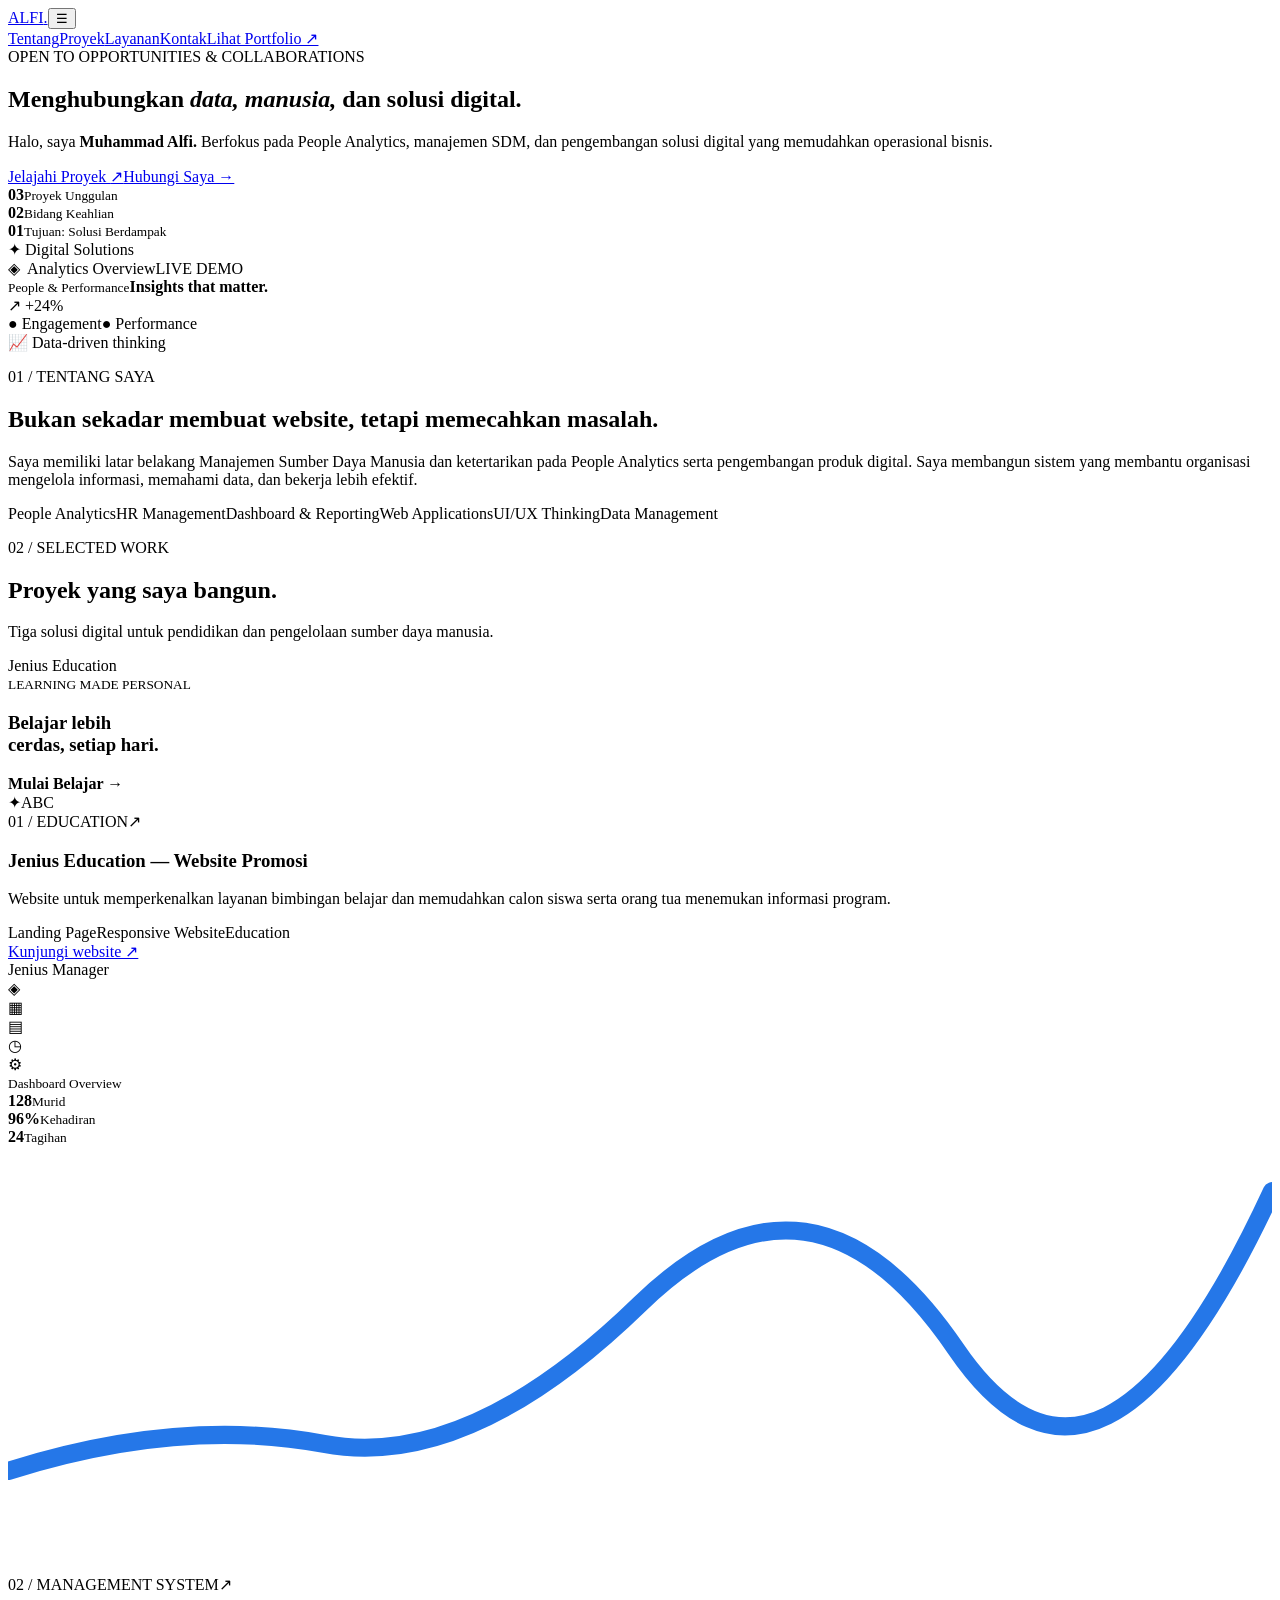
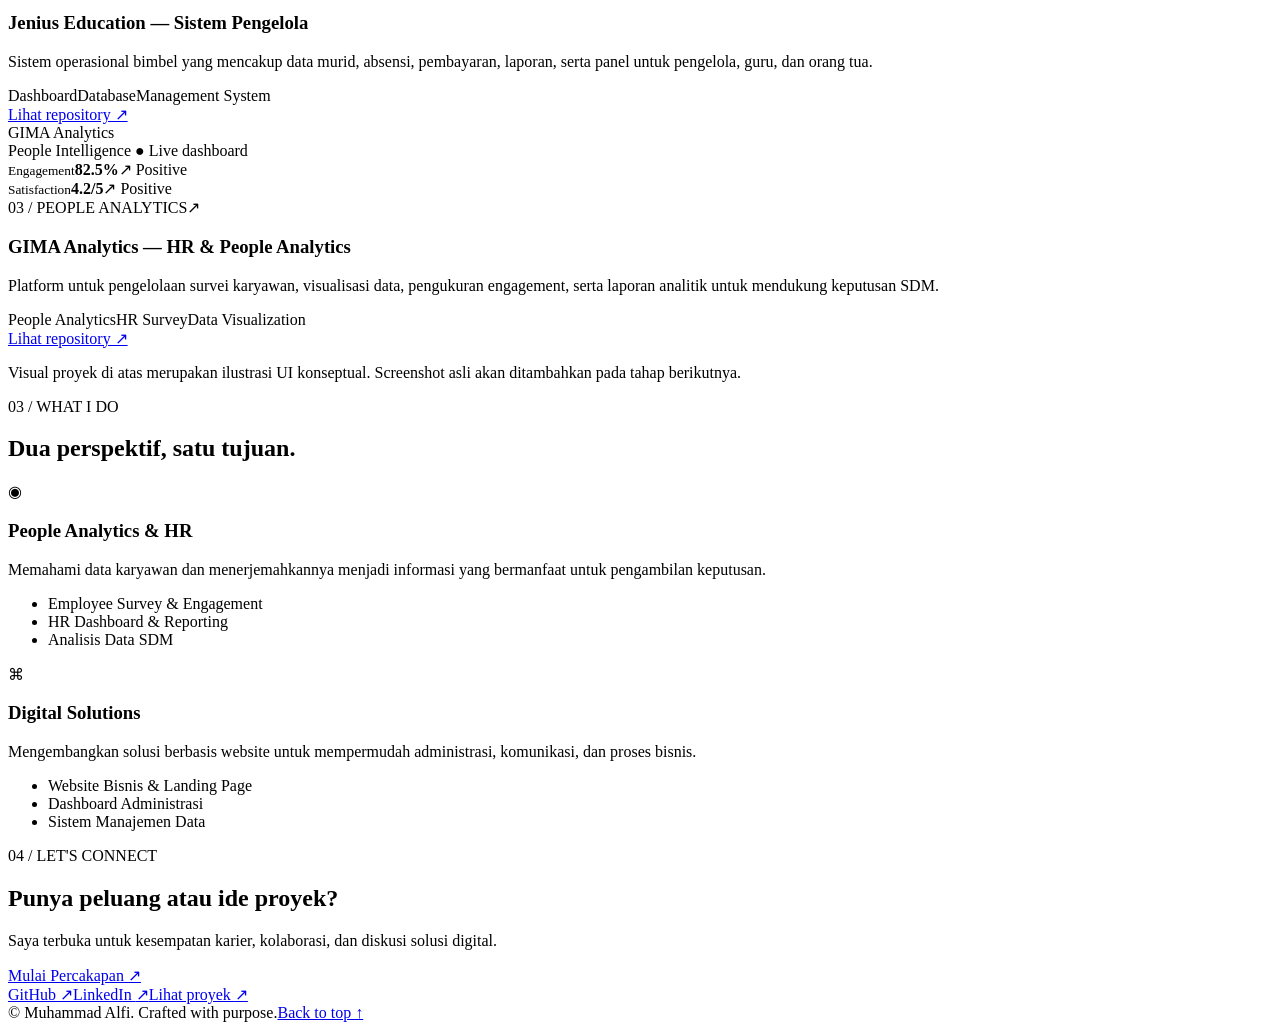
==== index.html @ d4b7ae41 "feat: add initial portfolio index.html" ====
<!DOCTYPE html>
<html lang="id"><head><meta charset="UTF-8"/><meta name="viewport" content="width=device-width,initial-scale=1.0"/><meta name="theme-color" content="#081c3a"/><meta name="description" content="Portofolio Muhammad Alfi: People Analytics, Jenius Education dan solusi digital."/><title>Muhammad Alfi — Digital Portfolio</title><link rel="stylesheet" href="styles.css"/></head>
<body><header class="site-header"><div class="container nav"><a class="logo" href="#home">ALFI<span>.</span></a><button id="menuToggle" class="menu-toggle" aria-label="Buka navigasi" aria-expanded="false">☰</button><nav id="navLinks" aria-label="Navigasi utama"><a href="#about">Tentang</a><a href="#projects">Proyek</a><a href="#services">Layanan</a><a href="#contact">Kontak</a><a class="nav-cta" href="#projects">Lihat Portfolio ↗</a></nav></div></header>
<main><section class="hero container" id="home"><div class="hero-text"><div class="eyebrow"><span class="status-dot"></span> OPEN TO OPPORTUNITIES & COLLABORATIONS</div><h1>Menghubungkan <em>data, manusia,</em> dan <span>solusi digital.</span></h1><p>Halo, saya <strong>Muhammad Alfi.</strong> Berfokus pada People Analytics, manajemen SDM, dan pengembangan solusi digital yang memudahkan operasional bisnis.</p><div class="hero-actions"><a class="button primary" href="#projects">Jelajahi Proyek <span>↗</span></a><a class="button secondary" href="#contact">Hubungi Saya →</a></div><div class="hero-meta"><div><strong>03</strong><small>Proyek Unggulan</small></div><div><strong>02</strong><small>Bidang Keahlian</small></div><div><strong>01</strong><small>Tujuan: Solusi Berdampak</small></div></div></div><div class="hero-art" aria-label="Ilustrasi dashboard analitik"><div class="orb"></div><div class="floating badge-top">✦ Digital Solutions</div><div class="dashboard"><div class="dash-head"><span>◈ &nbsp;Analytics Overview</span><span class="pill">LIVE DEMO</span></div><div class="dash-stat"><div><small>People & Performance</small><strong>Insights that matter.</strong></div><span class="trend">↗ +24%</span></div><div class="graph"><div style="height:38%"></div><div style="height:64%"></div><div style="height:51%"></div><div style="height:80%"></div><div style="height:60%"></div><div style="height:90%"></div><div style="height:72%"></div></div><div class="dash-footer"><span>● Engagement</span><span>● Performance</span></div></div><div class="floating badge-bottom">📈 Data-driven thinking</div></div></section>
<section class="section about-section" id="about"><div class="container about-grid"><div><p class="kicker">01 / TENTANG SAYA</p><h2>Bukan sekadar membuat website, tetapi <span>memecahkan masalah.</span></h2></div><div><p>Saya memiliki latar belakang Manajemen Sumber Daya Manusia dan ketertarikan pada People Analytics serta pengembangan produk digital. Saya membangun sistem yang membantu organisasi mengelola informasi, memahami data, dan bekerja lebih efektif.</p><div class="skills"><span>People Analytics</span><span>HR Management</span><span>Dashboard & Reporting</span><span>Web Applications</span><span>UI/UX Thinking</span><span>Data Management</span></div></div></div></section>
<section class="section projects-section" id="projects"><div class="container"><div class="section-heading"><div><p class="kicker">02 / SELECTED WORK</p><h2>Proyek yang <span>saya bangun.</span></h2></div><p>Tiga solusi digital untuk pendidikan dan pengelolaan sumber daya manusia.</p></div><div class="projects-grid">
<article class="project-card"><div class="project-visual visual-education"><div class="mini-browser"><div class="browser-bar"><i></i><i></i><i></i><span>Jenius Education</span></div><div class="promo-ui"><div><small>LEARNING MADE PERSONAL</small><h3>Belajar lebih<br/>cerdas, setiap hari.</h3><b>Mulai Belajar →</b></div><div class="book-shape">✦<span>ABC</span></div></div></div></div><div class="project-info"><div class="project-top"><span>01 / EDUCATION</span><span>↗</span></div><h3>Jenius Education — Website Promosi</h3><p>Website untuk memperkenalkan layanan bimbingan belajar dan memudahkan calon siswa serta orang tua menemukan informasi program.</p><div class="tags"><span>Landing Page</span><span>Responsive Website</span><span>Education</span></div><a class="text-link" href="https://bimbel-jenius-education.vercel.app/" target="_blank" rel="noopener noreferrer">Kunjungi website ↗</a></div></article>
<article class="project-card"><div class="project-visual visual-management"><div class="mini-browser app-ui"><div class="browser-bar"><i></i><i></i><i></i><span>Jenius Manager</span></div><div class="app-layout"><div class="app-sidebar">◈<br/>▦<br/>▤<br/>◷<br/>⚙</div><div class="app-main"><small>Dashboard Overview</small><div class="stat-widgets"><div><b>128</b><small>Murid</small></div><div><b>96%</b><small>Kehadiran</small></div><div><b>24</b><small>Tagihan</small></div></div><div class="fake-chart"><svg viewBox="0 0 280 94" preserveAspectRatio="none" aria-hidden="true"><path d="M0 72 Q38 60 70 66 T140 35 T210 45 T280 10" fill="none" stroke="#2577e8" stroke-width="4" stroke-linecap="round"/></svg></div></div></div></div></div><div class="project-info"><div class="project-top"><span>02 / MANAGEMENT SYSTEM</span><span>↗</span></div><h3>Jenius Education — Sistem Pengelola</h3><p>Sistem operasional bimbel yang mencakup data murid, absensi, pembayaran, laporan, serta panel untuk pengelola, guru, dan orang tua.</p><div class="tags"><span>Dashboard</span><span>Database</span><span>Management System</span></div><a class="text-link" href="https://github.com/Alfin354313/panel-baru" target="_blank" rel="noopener noreferrer">Lihat repository ↗</a></div></article>
<article class="project-card featured"><div class="project-visual visual-gima"><div class="mini-browser app-ui"><div class="browser-bar"><i></i><i></i><i></i><span>GIMA Analytics</span></div><div class="gima-ui"><div class="gima-title">People Intelligence <span>● Live dashboard</span></div><div class="gima-cards"><div><small>Engagement</small><b>82.5%</b><span>↗ Positive</span></div><div><small>Satisfaction</small><b>4.2/5</b><span>↗ Positive</span></div></div><div class="gima-bottom"><div class="donut"></div><div class="lines"><i></i><i></i><i></i><i></i></div></div></div></div></div><div class="project-info"><div class="project-top"><span>03 / PEOPLE ANALYTICS</span><span>↗</span></div><h3>GIMA Analytics — HR & People Analytics</h3><p>Platform untuk pengelolaan survei karyawan, visualisasi data, pengukuran engagement, serta laporan analitik untuk mendukung keputusan SDM.</p><div class="tags"><span>People Analytics</span><span>HR Survey</span><span>Data Visualization</span></div><a class="text-link" href="https://github.com/Alfin354313/GimaAnalytic" target="_blank" rel="noopener noreferrer">Lihat repository ↗</a></div></article>
</div><p class="project-note">Visual proyek di atas merupakan ilustrasi UI konseptual. Screenshot asli akan ditambahkan pada tahap berikutnya.</p></div></section>
<section class="section services-section" id="services"><div class="container"><p class="kicker">03 / WHAT I DO</p><h2>Dua perspektif, <span>satu tujuan.</span></h2><div class="service-grid"><div class="service-card"><span class="service-icon">◉</span><h3>People Analytics & HR</h3><p>Memahami data karyawan dan menerjemahkannya menjadi informasi yang bermanfaat untuk pengambilan keputusan.</p><ul><li>Employee Survey & Engagement</li><li>HR Dashboard & Reporting</li><li>Analisis Data SDM</li></ul></div><div class="service-card"><span class="service-icon">⌘</span><h3>Digital Solutions</h3><p>Mengembangkan solusi berbasis website untuk mempermudah administrasi, komunikasi, dan proses bisnis.</p><ul><li>Website Bisnis & Landing Page</li><li>Dashboard Administrasi</li><li>Sistem Manajemen Data</li></ul></div></div></div></section>
<section class="section contact-section" id="contact"><div class="container contact-wrap"><div><p class="kicker">04 / LET'S CONNECT</p><h2>Punya peluang atau <span>ide proyek?</span></h2><p>Saya terbuka untuk kesempatan karier, kolaborasi, dan diskusi solusi digital.</p><a class="button primary" href="mailto:?subject=Kolaborasi%20dengan%20Muhammad%20Alfi">Mulai Percakapan ↗</a></div><div class="contact-links"><a href="https://github.com/Alfin354313" target="_blank" rel="noopener noreferrer">GitHub <span>↗</span></a><a href="https://www.linkedin.com/" target="_blank" rel="noopener noreferrer">LinkedIn <span>↗</span></a><a href="#projects">Lihat proyek <span>↗</span></a></div></div></section></main>
<footer><div class="container footer-inner"><span>© <span id="year"></span> Muhammad Alfi. Crafted with purpose.</span><a href="#home">Back to top ↑</a></div></footer><script src="script.js"></script></body></html>
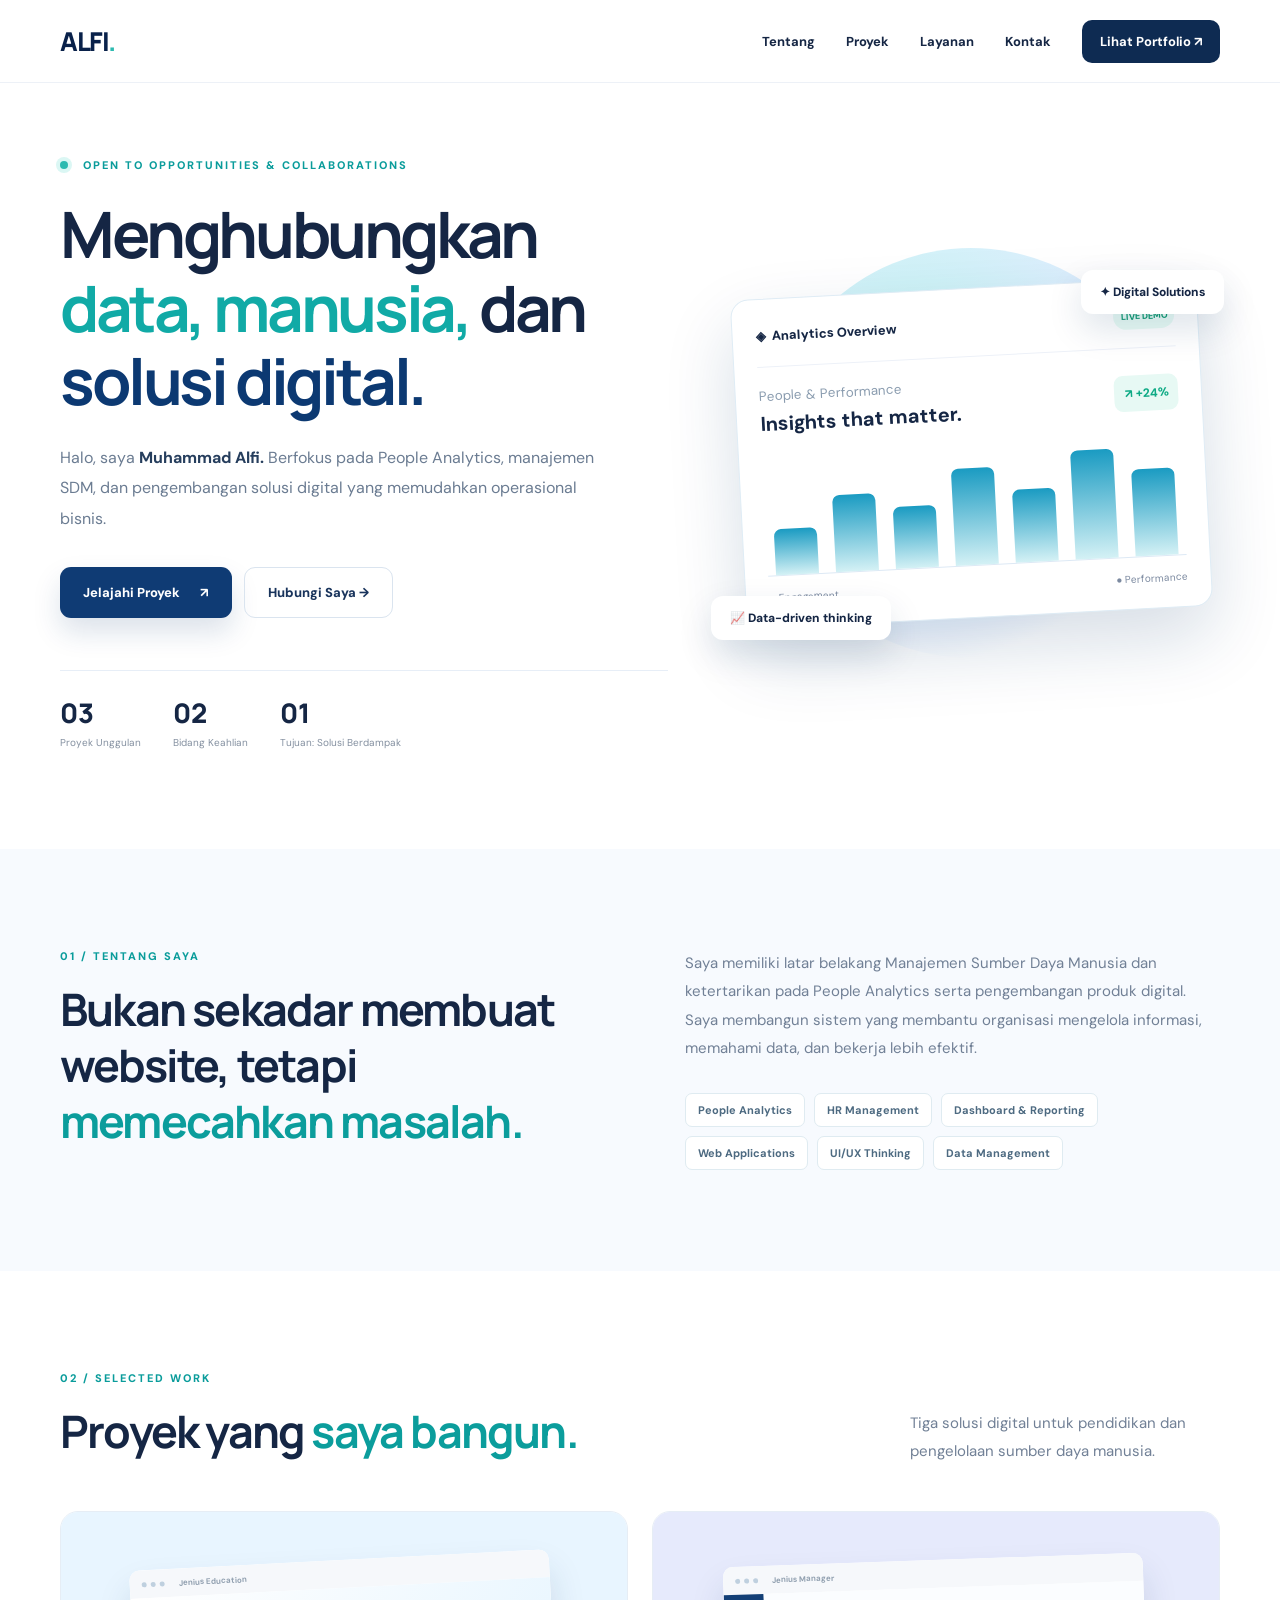
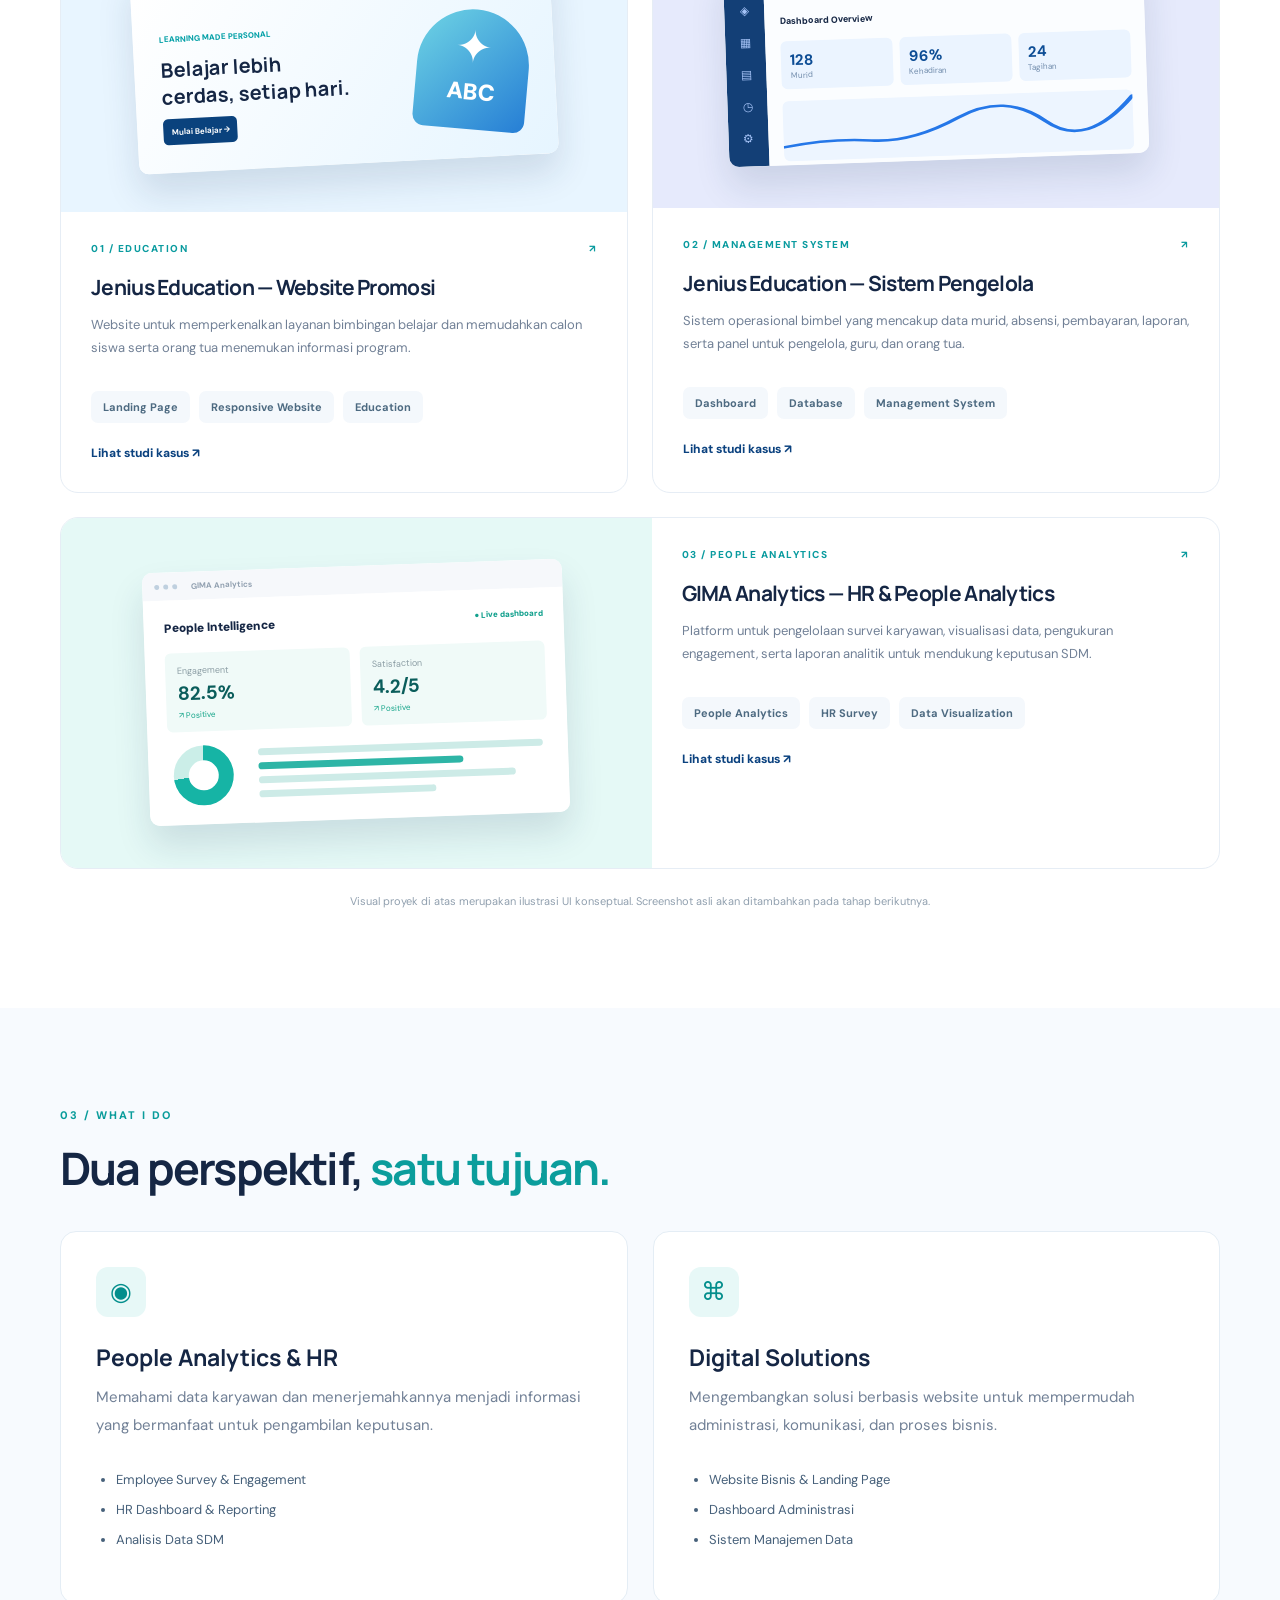
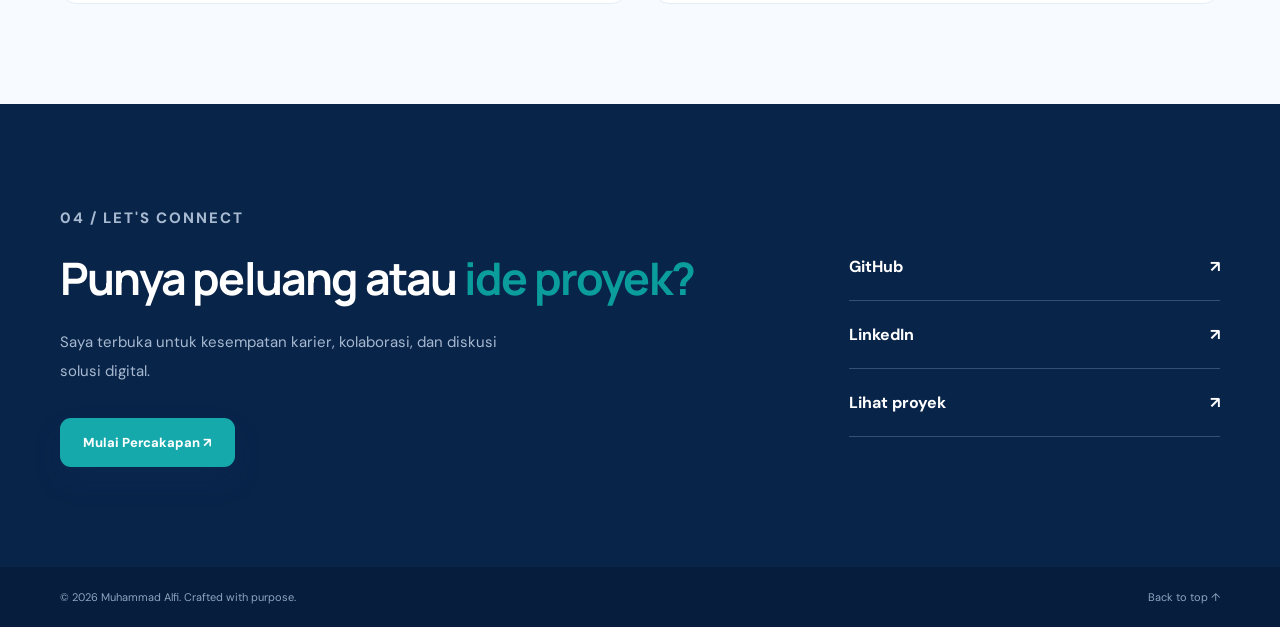
==== commit 9f6abae1: "feat: link portfolio cards to dedicated project case studies" ====
--- a/index.html
+++ b/index.html
@@ -4,9 +4,9 @@
 <main><section class="hero container" id="home"><div class="hero-text"><div class="eyebrow"><span class="status-dot"></span> OPEN TO OPPORTUNITIES & COLLABORATIONS</div><h1>Menghubungkan <em>data, manusia,</em> dan <span>solusi digital.</span></h1><p>Halo, saya <strong>Muhammad Alfi.</strong> Berfokus pada People Analytics, manajemen SDM, dan pengembangan solusi digital yang memudahkan operasional bisnis.</p><div class="hero-actions"><a class="button primary" href="#projects">Jelajahi Proyek <span>↗</span></a><a class="button secondary" href="#contact">Hubungi Saya →</a></div><div class="hero-meta"><div><strong>03</strong><small>Proyek Unggulan</small></div><div><strong>02</strong><small>Bidang Keahlian</small></div><div><strong>01</strong><small>Tujuan: Solusi Berdampak</small></div></div></div><div class="hero-art" aria-label="Ilustrasi dashboard analitik"><div class="orb"></div><div class="floating badge-top">✦ Digital Solutions</div><div class="dashboard"><div class="dash-head"><span>◈ &nbsp;Analytics Overview</span><span class="pill">LIVE DEMO</span></div><div class="dash-stat"><div><small>People & Performance</small><strong>Insights that matter.</strong></div><span class="trend">↗ +24%</span></div><div class="graph"><div style="height:38%"></div><div style="height:64%"></div><div style="height:51%"></div><div style="height:80%"></div><div style="height:60%"></div><div style="height:90%"></div><div style="height:72%"></div></div><div class="dash-footer"><span>● Engagement</span><span>● Performance</span></div></div><div class="floating badge-bottom">📈 Data-driven thinking</div></div></section>
 <section class="section about-section" id="about"><div class="container about-grid"><div><p class="kicker">01 / TENTANG SAYA</p><h2>Bukan sekadar membuat website, tetapi <span>memecahkan masalah.</span></h2></div><div><p>Saya memiliki latar belakang Manajemen Sumber Daya Manusia dan ketertarikan pada People Analytics serta pengembangan produk digital. Saya membangun sistem yang membantu organisasi mengelola informasi, memahami data, dan bekerja lebih efektif.</p><div class="skills"><span>People Analytics</span><span>HR Management</span><span>Dashboard & Reporting</span><span>Web Applications</span><span>UI/UX Thinking</span><span>Data Management</span></div></div></div></section>
 <section class="section projects-section" id="projects"><div class="container"><div class="section-heading"><div><p class="kicker">02 / SELECTED WORK</p><h2>Proyek yang <span>saya bangun.</span></h2></div><p>Tiga solusi digital untuk pendidikan dan pengelolaan sumber daya manusia.</p></div><div class="projects-grid">
-<article class="project-card"><div class="project-visual visual-education"><div class="mini-browser"><div class="browser-bar"><i></i><i></i><i></i><span>Jenius Education</span></div><div class="promo-ui"><div><small>LEARNING MADE PERSONAL</small><h3>Belajar lebih<br/>cerdas, setiap hari.</h3><b>Mulai Belajar →</b></div><div class="book-shape">✦<span>ABC</span></div></div></div></div><div class="project-info"><div class="project-top"><span>01 / EDUCATION</span><span>↗</span></div><h3>Jenius Education — Website Promosi</h3><p>Website untuk memperkenalkan layanan bimbingan belajar dan memudahkan calon siswa serta orang tua menemukan informasi program.</p><div class="tags"><span>Landing Page</span><span>Responsive Website</span><span>Education</span></div><a class="text-link" href="https://bimbel-jenius-education.vercel.app/" target="_blank" rel="noopener noreferrer">Kunjungi website ↗</a></div></article>
-<article class="project-card"><div class="project-visual visual-management"><div class="mini-browser app-ui"><div class="browser-bar"><i></i><i></i><i></i><span>Jenius Manager</span></div><div class="app-layout"><div class="app-sidebar">◈<br/>▦<br/>▤<br/>◷<br/>⚙</div><div class="app-main"><small>Dashboard Overview</small><div class="stat-widgets"><div><b>128</b><small>Murid</small></div><div><b>96%</b><small>Kehadiran</small></div><div><b>24</b><small>Tagihan</small></div></div><div class="fake-chart"><svg viewBox="0 0 280 94" preserveAspectRatio="none" aria-hidden="true"><path d="M0 72 Q38 60 70 66 T140 35 T210 45 T280 10" fill="none" stroke="#2577e8" stroke-width="4" stroke-linecap="round"/></svg></div></div></div></div></div><div class="project-info"><div class="project-top"><span>02 / MANAGEMENT SYSTEM</span><span>↗</span></div><h3>Jenius Education — Sistem Pengelola</h3><p>Sistem operasional bimbel yang mencakup data murid, absensi, pembayaran, laporan, serta panel untuk pengelola, guru, dan orang tua.</p><div class="tags"><span>Dashboard</span><span>Database</span><span>Management System</span></div><a class="text-link" href="https://github.com/Alfin354313/panel-baru" target="_blank" rel="noopener noreferrer">Lihat repository ↗</a></div></article>
-<article class="project-card featured"><div class="project-visual visual-gima"><div class="mini-browser app-ui"><div class="browser-bar"><i></i><i></i><i></i><span>GIMA Analytics</span></div><div class="gima-ui"><div class="gima-title">People Intelligence <span>● Live dashboard</span></div><div class="gima-cards"><div><small>Engagement</small><b>82.5%</b><span>↗ Positive</span></div><div><small>Satisfaction</small><b>4.2/5</b><span>↗ Positive</span></div></div><div class="gima-bottom"><div class="donut"></div><div class="lines"><i></i><i></i><i></i><i></i></div></div></div></div></div><div class="project-info"><div class="project-top"><span>03 / PEOPLE ANALYTICS</span><span>↗</span></div><h3>GIMA Analytics — HR & People Analytics</h3><p>Platform untuk pengelolaan survei karyawan, visualisasi data, pengukuran engagement, serta laporan analitik untuk mendukung keputusan SDM.</p><div class="tags"><span>People Analytics</span><span>HR Survey</span><span>Data Visualization</span></div><a class="text-link" href="https://github.com/Alfin354313/GimaAnalytic" target="_blank" rel="noopener noreferrer">Lihat repository ↗</a></div></article>
+<article class="project-card"><div class="project-visual visual-education"><div class="mini-browser"><div class="browser-bar"><i></i><i></i><i></i><span>Jenius Education</span></div><div class="promo-ui"><div><small>LEARNING MADE PERSONAL</small><h3>Belajar lebih<br/>cerdas, setiap hari.</h3><b>Mulai Belajar →</b></div><div class="book-shape">✦<span>ABC</span></div></div></div></div><div class="project-info"><div class="project-top"><span>01 / EDUCATION</span><span>↗</span></div><h3>Jenius Education — Website Promosi</h3><p>Website untuk memperkenalkan layanan bimbingan belajar dan memudahkan calon siswa serta orang tua menemukan informasi program.</p><div class="tags"><span>Landing Page</span><span>Responsive Website</span><span>Education</span></div><a class="text-link" href="jenius-promosi.html">Lihat studi kasus ↗</a></div></article>
+<article class="project-card"><div class="project-visual visual-management"><div class="mini-browser app-ui"><div class="browser-bar"><i></i><i></i><i></i><span>Jenius Manager</span></div><div class="app-layout"><div class="app-sidebar">◈<br/>▦<br/>▤<br/>◷<br/>⚙</div><div class="app-main"><small>Dashboard Overview</small><div class="stat-widgets"><div><b>128</b><small>Murid</small></div><div><b>96%</b><small>Kehadiran</small></div><div><b>24</b><small>Tagihan</small></div></div><div class="fake-chart"><svg viewBox="0 0 280 94" preserveAspectRatio="none" aria-hidden="true"><path d="M0 72 Q38 60 70 66 T140 35 T210 45 T280 10" fill="none" stroke="#2577e8" stroke-width="4" stroke-linecap="round"/></svg></div></div></div></div></div><div class="project-info"><div class="project-top"><span>02 / MANAGEMENT SYSTEM</span><span>↗</span></div><h3>Jenius Education — Sistem Pengelola</h3><p>Sistem operasional bimbel yang mencakup data murid, absensi, pembayaran, laporan, serta panel untuk pengelola, guru, dan orang tua.</p><div class="tags"><span>Dashboard</span><span>Database</span><span>Management System</span></div><a class="text-link" href="jenius-pengelola.html">Lihat studi kasus ↗</a></div></article>
+<article class="project-card featured"><div class="project-visual visual-gima"><div class="mini-browser app-ui"><div class="browser-bar"><i></i><i></i><i></i><span>GIMA Analytics</span></div><div class="gima-ui"><div class="gima-title">People Intelligence <span>● Live dashboard</span></div><div class="gima-cards"><div><small>Engagement</small><b>82.5%</b><span>↗ Positive</span></div><div><small>Satisfaction</small><b>4.2/5</b><span>↗ Positive</span></div></div><div class="gima-bottom"><div class="donut"></div><div class="lines"><i></i><i></i><i></i><i></i></div></div></div></div></div><div class="project-info"><div class="project-top"><span>03 / PEOPLE ANALYTICS</span><span>↗</span></div><h3>GIMA Analytics — HR & People Analytics</h3><p>Platform untuk pengelolaan survei karyawan, visualisasi data, pengukuran engagement, serta laporan analitik untuk mendukung keputusan SDM.</p><div class="tags"><span>People Analytics</span><span>HR Survey</span><span>Data Visualization</span></div><a class="text-link" href="gima-analytics.html">Lihat studi kasus ↗</a></div></article>
 </div><p class="project-note">Visual proyek di atas merupakan ilustrasi UI konseptual. Screenshot asli akan ditambahkan pada tahap berikutnya.</p></div></section>
 <section class="section services-section" id="services"><div class="container"><p class="kicker">03 / WHAT I DO</p><h2>Dua perspektif, <span>satu tujuan.</span></h2><div class="service-grid"><div class="service-card"><span class="service-icon">◉</span><h3>People Analytics & HR</h3><p>Memahami data karyawan dan menerjemahkannya menjadi informasi yang bermanfaat untuk pengambilan keputusan.</p><ul><li>Employee Survey & Engagement</li><li>HR Dashboard & Reporting</li><li>Analisis Data SDM</li></ul></div><div class="service-card"><span class="service-icon">⌘</span><h3>Digital Solutions</h3><p>Mengembangkan solusi berbasis website untuk mempermudah administrasi, komunikasi, dan proses bisnis.</p><ul><li>Website Bisnis & Landing Page</li><li>Dashboard Administrasi</li><li>Sistem Manajemen Data</li></ul></div></div></div></section>
 <section class="section contact-section" id="contact"><div class="container contact-wrap"><div><p class="kicker">04 / LET'S CONNECT</p><h2>Punya peluang atau <span>ide proyek?</span></h2><p>Saya terbuka untuk kesempatan karier, kolaborasi, dan diskusi solusi digital.</p><a class="button primary" href="mailto:?subject=Kolaborasi%20dengan%20Muhammad%20Alfi">Mulai Percakapan ↗</a></div><div class="contact-links"><a href="https://github.com/Alfin354313" target="_blank" rel="noopener noreferrer">GitHub <span>↗</span></a><a href="https://www.linkedin.com/" target="_blank" rel="noopener noreferrer">LinkedIn <span>↗</span></a><a href="#projects">Lihat proyek <span>↗</span></a></div></div></section></main>
--- a/styles.css
+++ b/styles.css
@@ -0,0 +1,2 @@
+@import url('https://fonts.googleapis.com/css2?family=DM+Sans:wght@400;500;600;700&family=Manrope:wght@400;500;600;700;800&display=swap');
+:root{font-family:'DM Sans',sans-serif;color:#152644;background:#fff;scroll-behavior:smooth}*{box-sizing:border-box}body{margin:0}a{text-decoration:none;color:inherit}button{font:inherit}.container{width:min(1160px,calc(100% - 48px));margin:auto}.site-header{position:sticky;top:0;z-index:30;background:#ffffffed;backdrop-filter:blur(14px);border-bottom:1px solid #edf1f7}.nav{height:82px;display:flex;align-items:center;justify-content:space-between}.logo{font:800 26px Manrope;color:#09214a;letter-spacing:-1.5px}.logo span{color:#2dbab0}nav{display:flex;align-items:center;gap:31px;font-size:13px;font-weight:700}nav a:hover,.text-link:hover{color:#078c99}.nav-cta{background:#0e2b52;color:#fff;padding:13px 18px;border-radius:10px}.nav-cta:hover{color:#fff;background:#164276}.menu-toggle{display:none}.hero{min-height:670px;display:grid;grid-template-columns:1.1fr .9fr;align-items:center;gap:55px;padding-top:75px;padding-bottom:100px}.eyebrow,.kicker{letter-spacing:2px;color:#0a9c9b;font-size:11px;font-weight:800}.status-dot{display:inline-block;width:8px;height:8px;border-radius:50%;background:#2dbab0;box-shadow:0 0 0 4px #dbf7f4;margin-right:10px}h1,h2,h3,p{margin-top:0}h1,h2,h3{font-family:Manrope,sans-serif}h1{font-size:clamp(42px,5vw,66px);line-height:1.15;letter-spacing:-3.4px;margin:25px 0}h1 em{font-style:normal;color:#11aaa6}h1 span{color:#0c3972}.hero-text>p{max-width:560px;color:#6b7c92;font-size:16px;line-height:1.9}.hero-text>p strong{color:#263e5d}.hero-actions{display:flex;gap:12px;margin-top:33px}.button{display:inline-flex;gap:20px;align-items:center;justify-content:center;padding:16px 23px;border-radius:11px;font-weight:800;font-size:13px}.primary{background:#0f3b74;color:#fff;box-shadow:0 14px 28px #11396e25}.secondary{border:1px solid #dae4ef;color:#19345c}.hero-meta{display:flex;gap:32px;border-top:1px solid #e7eef7;margin-top:52px;padding-top:23px}.hero-meta>div{display:flex;flex-direction:column;gap:5px}.hero-meta strong{font:800 27px Manrope}.hero-meta small{color:#8490a0;font-size:10px}.hero-art{height:430px;position:relative;display:flex;align-items:center;justify-content:center}.orb{position:absolute;width:410px;height:410px;background:radial-gradient(circle at 35% 30%,#c3f5f1,#e0eeff 55%,transparent 75%);border-radius:50%}.dashboard{position:relative;width:94%;padding:23px;background:#fff;border:1px solid #dfecf5;border-radius:18px;box-shadow:0 30px 70px #0c37652a;transform:rotate(-3deg)}.dash-head,.dash-stat,.dash-footer{display:flex;justify-content:space-between;align-items:center}.dash-head{font-weight:800;font-size:13px;border-bottom:1px solid #edf1f8;padding-bottom:18px}.pill{font-size:9px;background:#e9fbf5;color:#149b73;padding:7px;border-radius:20px}.dash-stat{padding-top:20px}.dash-stat div{display:flex;flex-direction:column;gap:6px}.dash-stat small{color:#8a9caf}.dash-stat strong{font-size:20px}.trend{background:#e7f9f4;color:#0eaa85;padding:10px;border-radius:9px;font-weight:800;font-size:12px}.graph{height:140px;display:flex;align-items:end;gap:17px;padding:18px 8px 0;border-bottom:1px solid #dde9f5}.graph div{flex:1;background:linear-gradient(#1a9bc2,#d4f1f5);border-radius:7px 7px 0 0}.dash-footer{padding-top:15px;font-size:10px;color:#7c8aa0}.floating{position:absolute;z-index:2;background:white;padding:14px 19px;border-radius:12px;box-shadow:0 15px 35px #0b366522;font-weight:800;font-size:12px}.badge-top{top:32px;right:-4px}.badge-bottom{bottom:28px;left:-12px}.section{padding:100px 0}.about-section{background:#f7fafe}.about-grid{display:grid;grid-template-columns:1fr 1fr;gap:90px}.section h2{font-size:clamp(31px,3.5vw,46px);line-height:1.25;letter-spacing:-1.8px;margin:18px 0 22px}.section h2 span{color:#0b9d9c}.about-grid>div:nth-child(2)>p,.section-heading>p,.service-card p,.contact-wrap p{color:#718096;line-height:1.9;font-size:15px}.skills,.tags{display:flex;flex-wrap:wrap;gap:9px}.skills{margin-top:30px}.skills span,.tags span{border:1px solid #dfebf1;background:#fff;border-radius:7px;padding:9px 12px;font-size:11px;font-weight:700;color:#4d6a81}.section-heading{display:flex;align-items:end;justify-content:space-between;gap:35px;margin-bottom:30px}.section-heading>p{max-width:310px}.projects-grid{display:grid;grid-template-columns:repeat(2,minmax(0,1fr));gap:24px}.project-card{border:1px solid #e6edf5;border-radius:18px;overflow:hidden;transition:transform .25s,box-shadow .25s}.project-card:hover{transform:translateY(-5px);box-shadow:0 22px 45px #15395a13}.project-card.featured{grid-column:1/-1;display:grid;grid-template-columns:1.02fr .98fr}.project-visual{padding:48px 35px;min-height:285px;display:flex;align-items:center;justify-content:center;overflow:hidden}.visual-education{background:#e8f5ff}.visual-management{background:#e6eafc}.visual-gima{background:#e5f9f6}.mini-browser{background:white;width:100%;max-width:420px;border-radius:10px;box-shadow:0 20px 35px #14335722;overflow:hidden;transform:rotate(-3deg)}.browser-bar{height:28px;background:#f6f8fb;display:flex;align-items:center;gap:4px;padding:0 12px}.browser-bar i{width:5px;height:5px;border-radius:50%;background:#bfd0df}.browser-bar span{margin-left:10px;color:#91a0b0;font-size:8px;font-weight:700}.promo-ui{height:176px;background:linear-gradient(125deg,#fff,#e6f5ff);padding:26px;display:flex;justify-content:space-between;align-items:center}.promo-ui small{color:#009fa6;font-size:8px;font-weight:800}.promo-ui h3{font-size:20px;margin:9px 0}.promo-ui b{display:inline-block;background:#0a427d;color:white;padding:8px;border-radius:5px;font-size:8px}.book-shape{width:112px;height:120px;border-radius:60px 60px 12px 12px;background:linear-gradient(135deg,#6fd5e4,#267ed5);color:white;font-size:45px;text-align:center;padding-top:8px;transform:rotate(8deg)}.book-shape span{display:block;font-size:23px;font-weight:900}.project-info{padding:30px}.project-top{display:flex;justify-content:space-between;color:#0a9b9f;font-size:10px;font-weight:800;letter-spacing:1.5px}.project-info h3{font-size:21px;margin:18px 0 12px;letter-spacing:-.7px}.project-info p{font-size:13px;color:#718096;line-height:1.8;min-height:65px}.tags span{background:#f4f8fc;border:0}.text-link{display:inline-block;color:#0b427f;font-weight:800;font-size:12px;margin-top:22px}.app-ui{transform:rotate(-2deg)}.app-layout{display:flex;height:172px}.app-sidebar{width:40px;background:#133f76;color:#a5c3f7;text-align:center;line-height:32px;font-size:12px}.app-main{flex:1;padding:15px;background:#fbfdff}.app-main>small{font-size:9px;font-weight:800}.stat-widgets{display:flex;gap:7px;margin-top:12px}.stat-widgets div{flex:1;background:#ebf4ff;padding:9px;border-radius:6px;display:flex;flex-direction:column}.stat-widgets b{font-size:15px;color:#0d4d95}.stat-widgets small{font-size:8px;color:#708bab}.fake-chart{height:60px;background:#edf5ff;margin-top:12px;border-radius:6px}.fake-chart svg{width:100%;height:100%}.featured .project-visual{min-height:350px}.gima-ui{padding:20px;background:#fff;height:225px}.gima-title{font-size:12px;font-weight:900;display:flex;justify-content:space-between}.gima-title span{font-size:8px;color:#14a18e}.gima-cards{display:flex;gap:10px;margin-top:17px}.gima-cards div{flex:1;display:flex;flex-direction:column;gap:4px;padding:12px;background:#f0faf8;border-radius:6px}.gima-cards small{color:#8b9da4;font-size:9px}.gima-cards b{font-size:19px;color:#0a5d5b}.gima-cards span{font-size:8px;color:#11a387}.gima-bottom{display:flex;align-items:center;gap:25px;margin:12px 5px}.donut{width:60px;height:60px;border-radius:50%;background:conic-gradient(#16b4a5 0 73%,#cbeee8 73% 100%);position:relative}.donut:after{content:'';position:absolute;inset:15px;border-radius:50%;background:white}.lines{flex:1}.lines i{display:block;height:7px;background:#cdebe7;margin:7px 0;border-radius:8px}.lines i:nth-child(2){width:72%;background:#2eb5a6}.lines i:nth-child(3){width:90%}.lines i:nth-child(4){width:62%}.project-note{text-align:center;color:#91a0af;font-size:11px;margin:25px 0 0}.services-section{background:#f7fafe}.service-grid{display:grid;grid-template-columns:repeat(2,1fr);gap:25px;margin-top:35px}.service-card{background:white;border:1px solid #e4edf5;padding:35px;border-radius:16px}.service-icon{display:inline-flex;background:#e7f8f7;color:#038e8c;width:50px;height:50px;justify-content:center;align-items:center;border-radius:12px;font-size:25px}.service-card h3{font-size:23px;margin:24px 0 10px}.service-card ul{margin-top:25px;padding-left:20px;color:#46607a;line-height:2.3;font-size:13px}.contact-section{background:#092449;color:white}.contact-wrap{display:grid;grid-template-columns:1.3fr .7fr;gap:100px;align-items:center}.contact-wrap h2{color:white}.contact-wrap p{color:#a7b9d0;max-width:450px}.contact-wrap .button{margin-top:18px;background:#16a9ac}.contact-links a{display:flex;justify-content:space-between;padding:23px 0;border-bottom:1px solid #345173;font-weight:700}.contact-links a:hover{color:#47d0ce}footer{background:#061d3e;color:#90a4be}.footer-inner{display:flex;justify-content:space-between;padding:23px 0;font-size:11px}@media(max-width:820px){.hero{grid-template-columns:1fr;padding-top:70px;gap:20px}.hero-art{max-width:500px;width:100%;margin:auto}.about-grid,.contact-wrap{grid-template-columns:1fr;gap:20px}.project-card.featured{display:block}.section{padding:75px 0}}@media(max-width:620px){.container{width:min(100% - 36px,1160px)}.nav{height:68px}.menu-toggle{display:block;background:none;border:0;font-size:24px;color:#092449;cursor:pointer}nav{display:none;position:absolute;top:68px;left:0;right:0;background:white;padding:18px 24px;flex-direction:column;align-items:stretch;gap:18px;box-shadow:0 15px 20px #13304f14}nav.open{display:flex}h1{font-size:43px;letter-spacing:-2px}.hero{padding-top:50px;padding-bottom:55px;min-height:auto}.hero-text>p{font-size:14px}.hero-meta{gap:16px;justify-content:space-between}.hero-meta strong{font-size:22px}.hero-meta small{font-size:9px}.hero-art{height:310px}.orb{width:290px;height:290px}.dashboard{padding:15px}.graph{height:100px}.badge-top{right:0;top:0}.badge-bottom{left:0;bottom:0}.floating{font-size:9px;padding:10px}.projects-grid,.service-grid{grid-template-columns:1fr}.section-heading{display:block}.project-visual{padding:35px 24px;min-height:230px}.project-info{padding:25px}.section h2{font-size:33px}.hero-actions{flex-wrap:wrap}.contact-wrap{gap:40px}.footer-inner{gap:10px;flex-wrap:wrap}}@media(prefers-reduced-motion:reduce){*,*:before,*:after{scroll-behavior:auto!important;transition:none!important}}
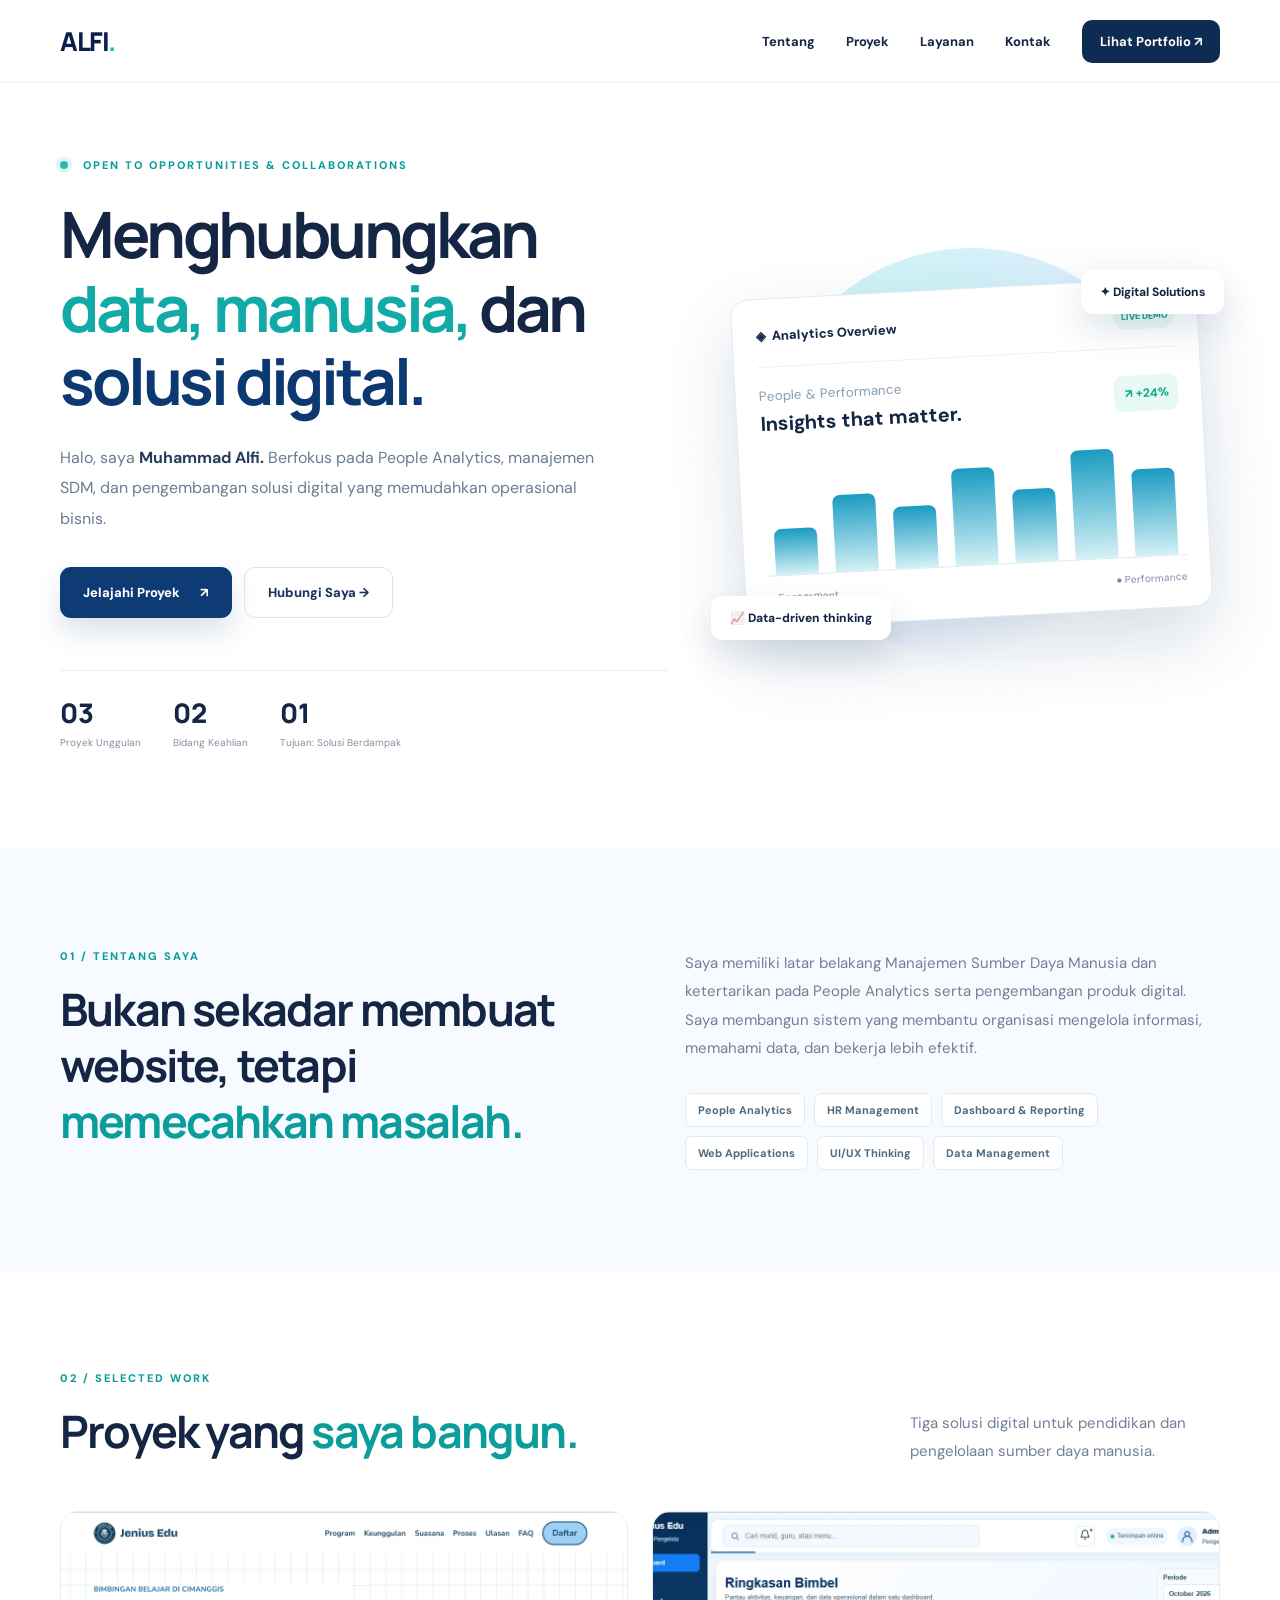
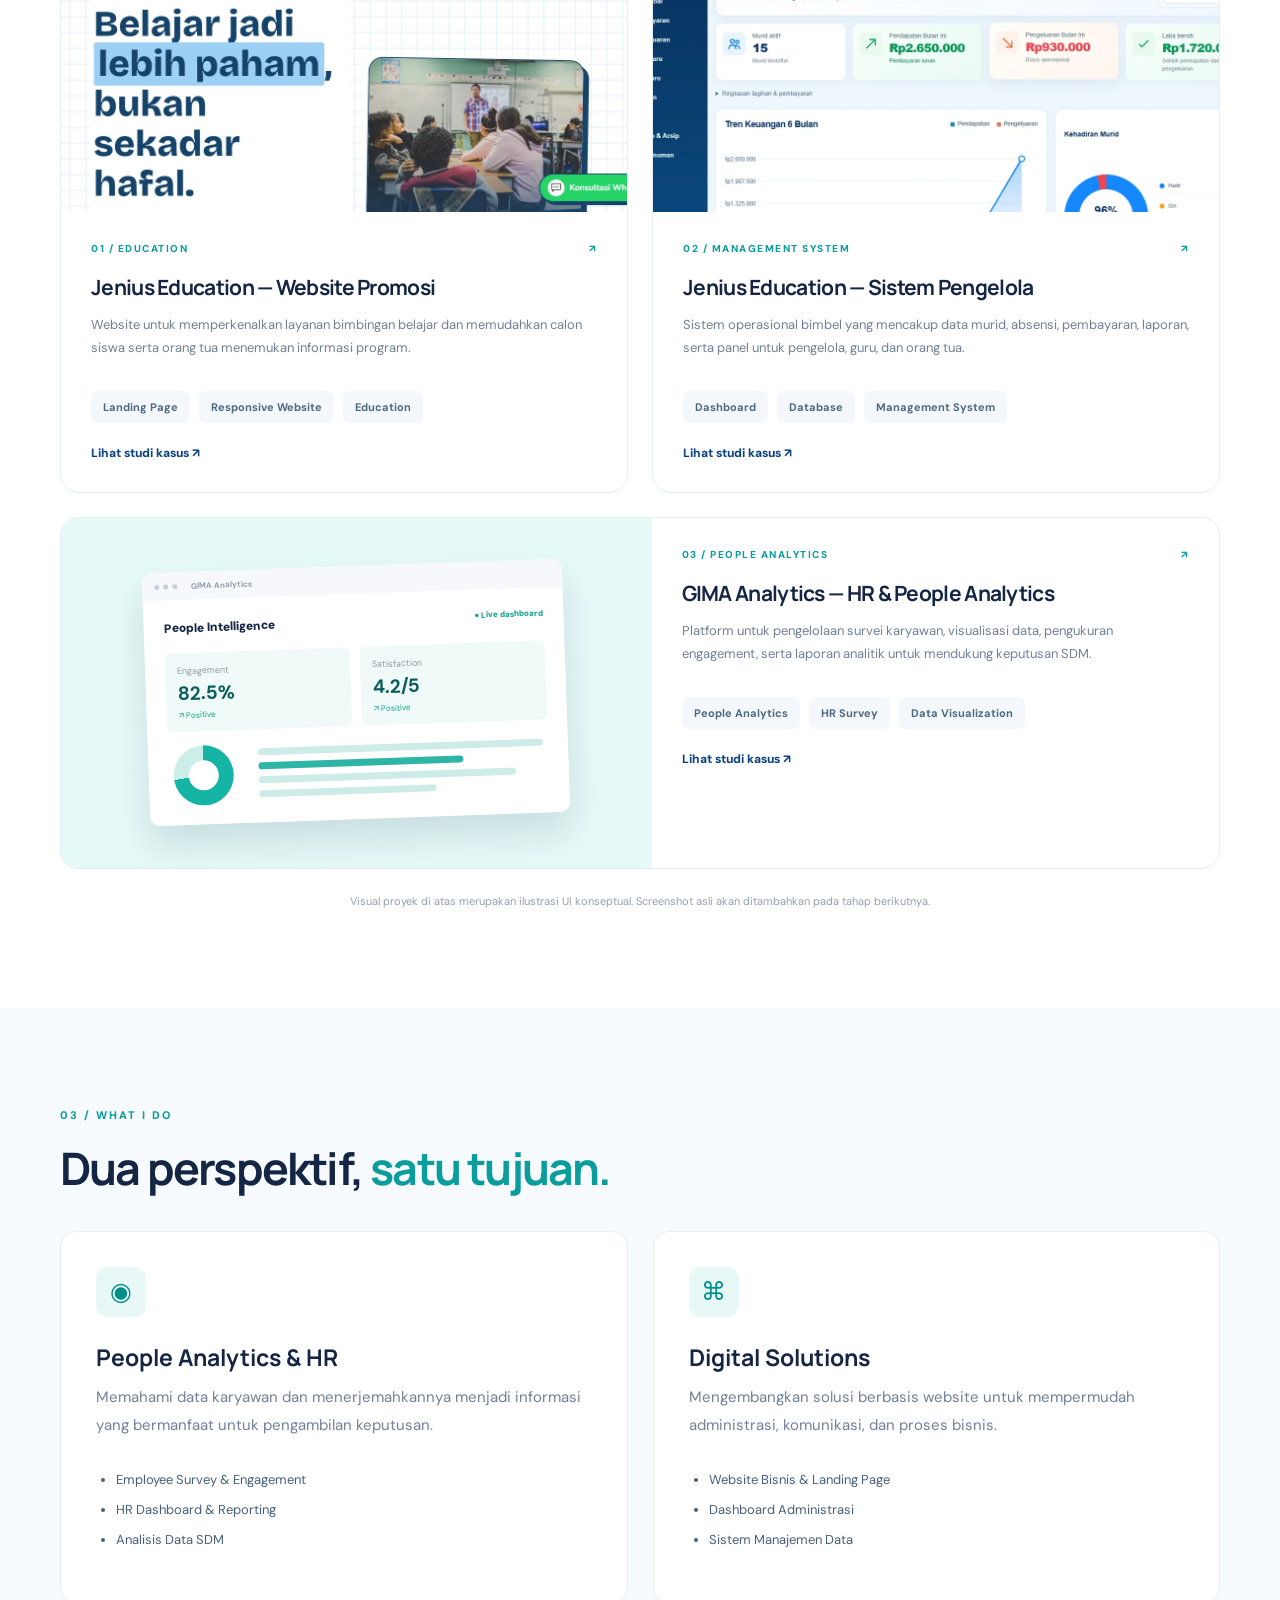
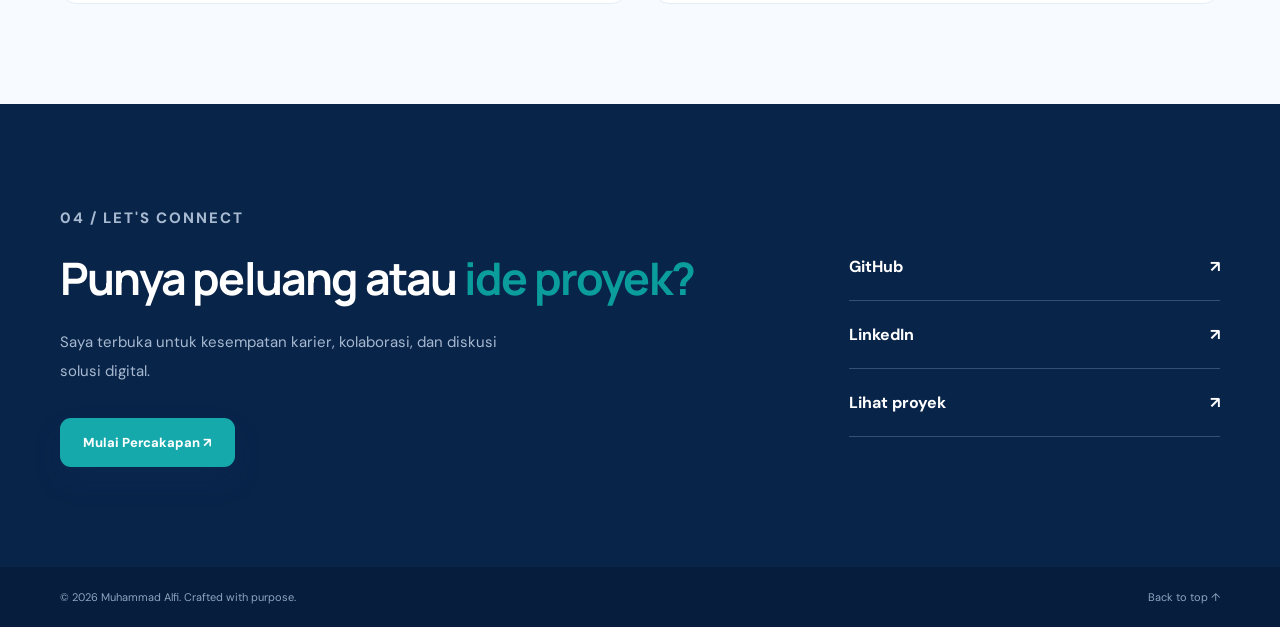
==== commit 24a40368: "feat: show real Jenius Education screenshots on portfolio project cards" ====
--- a/index.html
+++ b/index.html
@@ -4,8 +4,8 @@
 <main><section class="hero container" id="home"><div class="hero-text"><div class="eyebrow"><span class="status-dot"></span> OPEN TO OPPORTUNITIES & COLLABORATIONS</div><h1>Menghubungkan <em>data, manusia,</em> dan <span>solusi digital.</span></h1><p>Halo, saya <strong>Muhammad Alfi.</strong> Berfokus pada People Analytics, manajemen SDM, dan pengembangan solusi digital yang memudahkan operasional bisnis.</p><div class="hero-actions"><a class="button primary" href="#projects">Jelajahi Proyek <span>↗</span></a><a class="button secondary" href="#contact">Hubungi Saya →</a></div><div class="hero-meta"><div><strong>03</strong><small>Proyek Unggulan</small></div><div><strong>02</strong><small>Bidang Keahlian</small></div><div><strong>01</strong><small>Tujuan: Solusi Berdampak</small></div></div></div><div class="hero-art" aria-label="Ilustrasi dashboard analitik"><div class="orb"></div><div class="floating badge-top">✦ Digital Solutions</div><div class="dashboard"><div class="dash-head"><span>◈ &nbsp;Analytics Overview</span><span class="pill">LIVE DEMO</span></div><div class="dash-stat"><div><small>People & Performance</small><strong>Insights that matter.</strong></div><span class="trend">↗ +24%</span></div><div class="graph"><div style="height:38%"></div><div style="height:64%"></div><div style="height:51%"></div><div style="height:80%"></div><div style="height:60%"></div><div style="height:90%"></div><div style="height:72%"></div></div><div class="dash-footer"><span>● Engagement</span><span>● Performance</span></div></div><div class="floating badge-bottom">📈 Data-driven thinking</div></div></section>
 <section class="section about-section" id="about"><div class="container about-grid"><div><p class="kicker">01 / TENTANG SAYA</p><h2>Bukan sekadar membuat website, tetapi <span>memecahkan masalah.</span></h2></div><div><p>Saya memiliki latar belakang Manajemen Sumber Daya Manusia dan ketertarikan pada People Analytics serta pengembangan produk digital. Saya membangun sistem yang membantu organisasi mengelola informasi, memahami data, dan bekerja lebih efektif.</p><div class="skills"><span>People Analytics</span><span>HR Management</span><span>Dashboard & Reporting</span><span>Web Applications</span><span>UI/UX Thinking</span><span>Data Management</span></div></div></div></section>
 <section class="section projects-section" id="projects"><div class="container"><div class="section-heading"><div><p class="kicker">02 / SELECTED WORK</p><h2>Proyek yang <span>saya bangun.</span></h2></div><p>Tiga solusi digital untuk pendidikan dan pengelolaan sumber daya manusia.</p></div><div class="projects-grid">
-<article class="project-card"><div class="project-visual visual-education"><div class="mini-browser"><div class="browser-bar"><i></i><i></i><i></i><span>Jenius Education</span></div><div class="promo-ui"><div><small>LEARNING MADE PERSONAL</small><h3>Belajar lebih<br/>cerdas, setiap hari.</h3><b>Mulai Belajar →</b></div><div class="book-shape">✦<span>ABC</span></div></div></div></div><div class="project-info"><div class="project-top"><span>01 / EDUCATION</span><span>↗</span></div><h3>Jenius Education — Website Promosi</h3><p>Website untuk memperkenalkan layanan bimbingan belajar dan memudahkan calon siswa serta orang tua menemukan informasi program.</p><div class="tags"><span>Landing Page</span><span>Responsive Website</span><span>Education</span></div><a class="text-link" href="jenius-promosi.html">Lihat studi kasus ↗</a></div></article>
-<article class="project-card"><div class="project-visual visual-management"><div class="mini-browser app-ui"><div class="browser-bar"><i></i><i></i><i></i><span>Jenius Manager</span></div><div class="app-layout"><div class="app-sidebar">◈<br/>▦<br/>▤<br/>◷<br/>⚙</div><div class="app-main"><small>Dashboard Overview</small><div class="stat-widgets"><div><b>128</b><small>Murid</small></div><div><b>96%</b><small>Kehadiran</small></div><div><b>24</b><small>Tagihan</small></div></div><div class="fake-chart"><svg viewBox="0 0 280 94" preserveAspectRatio="none" aria-hidden="true"><path d="M0 72 Q38 60 70 66 T140 35 T210 45 T280 10" fill="none" stroke="#2577e8" stroke-width="4" stroke-linecap="round"/></svg></div></div></div></div></div><div class="project-info"><div class="project-top"><span>02 / MANAGEMENT SYSTEM</span><span>↗</span></div><h3>Jenius Education — Sistem Pengelola</h3><p>Sistem operasional bimbel yang mencakup data murid, absensi, pembayaran, laporan, serta panel untuk pengelola, guru, dan orang tua.</p><div class="tags"><span>Dashboard</span><span>Database</span><span>Management System</span></div><a class="text-link" href="jenius-pengelola.html">Lihat studi kasus ↗</a></div></article>
+<article class="project-card"><div class="project-visual visual-education" style="padding:0;overflow:hidden"><img src="assets/jenius-promosi-beranda.webp" alt="Tampilan asli website promosi Jenius Education" loading="lazy" style="display:block;width:100%;height:100%;min-height:300px;object-fit:cover;object-position:top" /></div><div class="project-info"><div class="project-top"><span>01 / EDUCATION</span><span>↗</span></div><h3>Jenius Education — Website Promosi</h3><p>Website untuk memperkenalkan layanan bimbingan belajar dan memudahkan calon siswa serta orang tua menemukan informasi program.</p><div class="tags"><span>Landing Page</span><span>Responsive Website</span><span>Education</span></div><a class="text-link" href="jenius-promosi.html">Lihat studi kasus ↗</a></div></article>
+<article class="project-card"><div class="project-visual visual-management" style="padding:0;overflow:hidden"><img src="assets/jenius-dashboard-pengelola.webp" alt="Tampilan asli dashboard pengelola Jenius Education" loading="lazy" style="display:block;width:100%;height:100%;min-height:300px;object-fit:cover;object-position:top" /></div><div class="project-info"><div class="project-top"><span>02 / MANAGEMENT SYSTEM</span><span>↗</span></div><h3>Jenius Education — Sistem Pengelola</h3><p>Sistem operasional bimbel yang mencakup data murid, absensi, pembayaran, laporan, serta panel untuk pengelola, guru, dan orang tua.</p><div class="tags"><span>Dashboard</span><span>Database</span><span>Management System</span></div><a class="text-link" href="jenius-pengelola.html">Lihat studi kasus ↗</a></div></article>
 <article class="project-card featured"><div class="project-visual visual-gima"><div class="mini-browser app-ui"><div class="browser-bar"><i></i><i></i><i></i><span>GIMA Analytics</span></div><div class="gima-ui"><div class="gima-title">People Intelligence <span>● Live dashboard</span></div><div class="gima-cards"><div><small>Engagement</small><b>82.5%</b><span>↗ Positive</span></div><div><small>Satisfaction</small><b>4.2/5</b><span>↗ Positive</span></div></div><div class="gima-bottom"><div class="donut"></div><div class="lines"><i></i><i></i><i></i><i></i></div></div></div></div></div><div class="project-info"><div class="project-top"><span>03 / PEOPLE ANALYTICS</span><span>↗</span></div><h3>GIMA Analytics — HR & People Analytics</h3><p>Platform untuk pengelolaan survei karyawan, visualisasi data, pengukuran engagement, serta laporan analitik untuk mendukung keputusan SDM.</p><div class="tags"><span>People Analytics</span><span>HR Survey</span><span>Data Visualization</span></div><a class="text-link" href="gima-analytics.html">Lihat studi kasus ↗</a></div></article>
 </div><p class="project-note">Visual proyek di atas merupakan ilustrasi UI konseptual. Screenshot asli akan ditambahkan pada tahap berikutnya.</p></div></section>
 <section class="section services-section" id="services"><div class="container"><p class="kicker">03 / WHAT I DO</p><h2>Dua perspektif, <span>satu tujuan.</span></h2><div class="service-grid"><div class="service-card"><span class="service-icon">◉</span><h3>People Analytics & HR</h3><p>Memahami data karyawan dan menerjemahkannya menjadi informasi yang bermanfaat untuk pengambilan keputusan.</p><ul><li>Employee Survey & Engagement</li><li>HR Dashboard & Reporting</li><li>Analisis Data SDM</li></ul></div><div class="service-card"><span class="service-icon">⌘</span><h3>Digital Solutions</h3><p>Mengembangkan solusi berbasis website untuk mempermudah administrasi, komunikasi, dan proses bisnis.</p><ul><li>Website Bisnis & Landing Page</li><li>Dashboard Administrasi</li><li>Sistem Manajemen Data</li></ul></div></div></div></section>
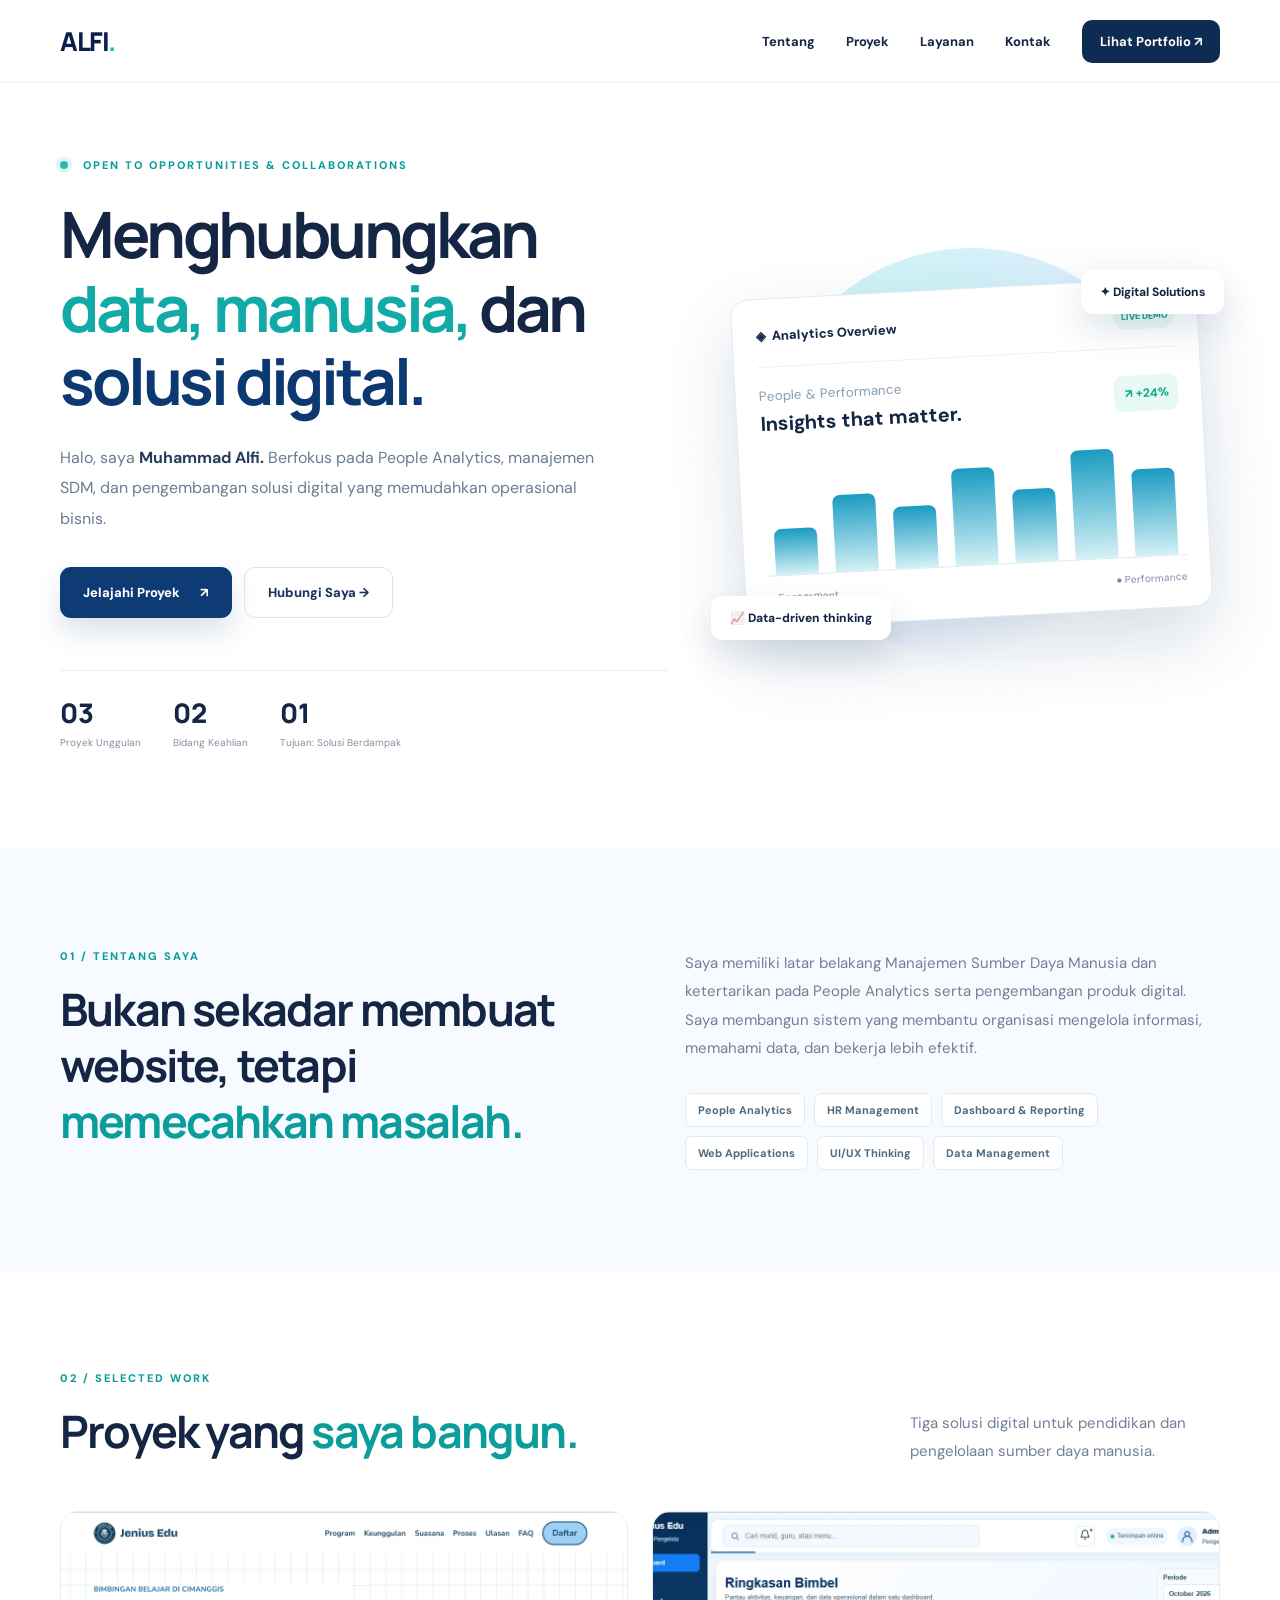
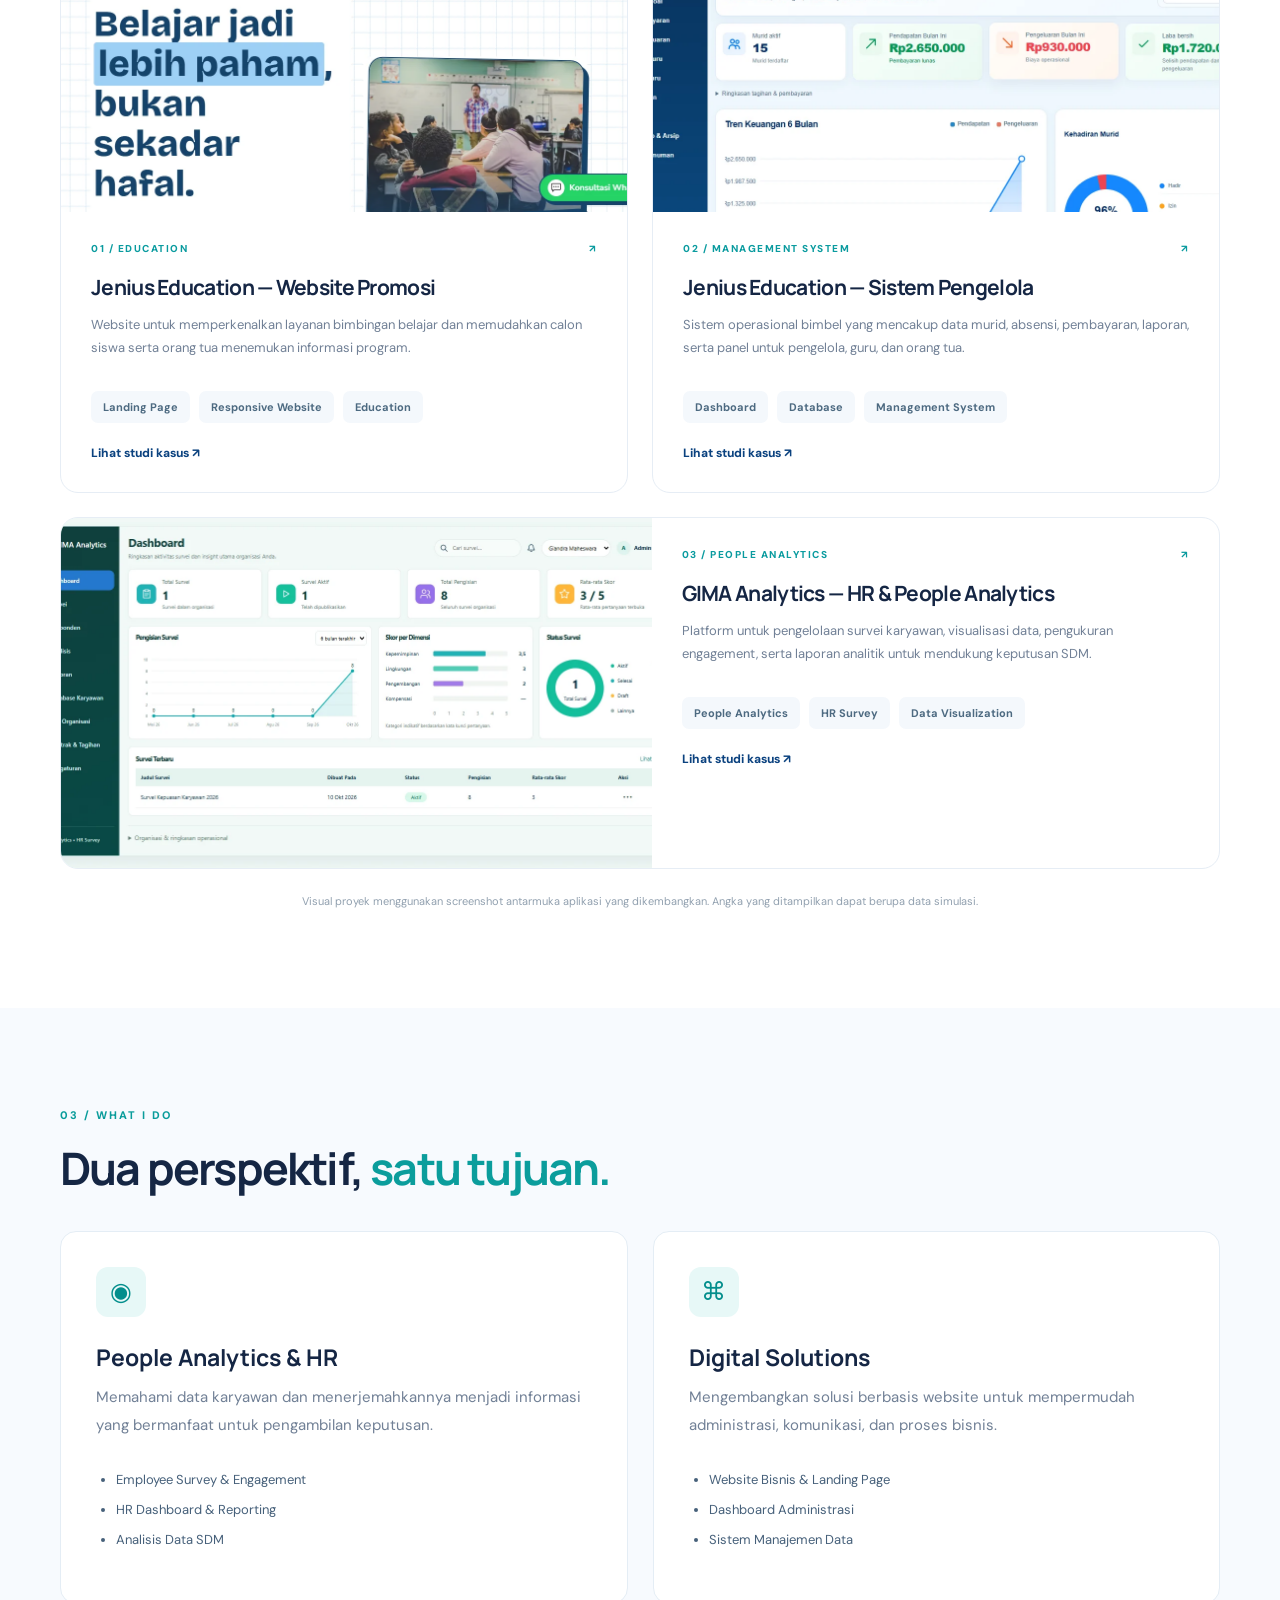
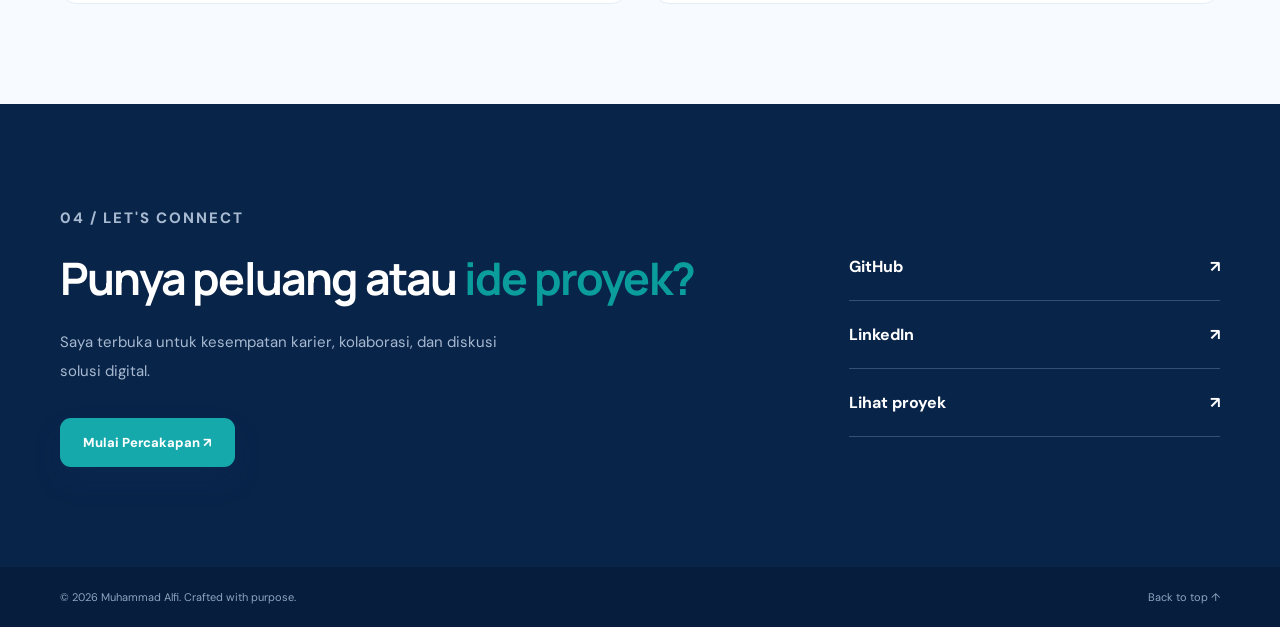
==== commit c072f74b: "feat: show real GIMA Analytics screenshots in portfolio" ====
--- a/index.html
+++ b/index.html
@@ -6,8 +6,8 @@
 <section class="section projects-section" id="projects"><div class="container"><div class="section-heading"><div><p class="kicker">02 / SELECTED WORK</p><h2>Proyek yang <span>saya bangun.</span></h2></div><p>Tiga solusi digital untuk pendidikan dan pengelolaan sumber daya manusia.</p></div><div class="projects-grid">
 <article class="project-card"><div class="project-visual visual-education" style="padding:0;overflow:hidden"><img src="assets/jenius-promosi-beranda.webp" alt="Tampilan asli website promosi Jenius Education" loading="lazy" style="display:block;width:100%;height:100%;min-height:300px;object-fit:cover;object-position:top" /></div><div class="project-info"><div class="project-top"><span>01 / EDUCATION</span><span>↗</span></div><h3>Jenius Education — Website Promosi</h3><p>Website untuk memperkenalkan layanan bimbingan belajar dan memudahkan calon siswa serta orang tua menemukan informasi program.</p><div class="tags"><span>Landing Page</span><span>Responsive Website</span><span>Education</span></div><a class="text-link" href="jenius-promosi.html">Lihat studi kasus ↗</a></div></article>
 <article class="project-card"><div class="project-visual visual-management" style="padding:0;overflow:hidden"><img src="assets/jenius-dashboard-pengelola.webp" alt="Tampilan asli dashboard pengelola Jenius Education" loading="lazy" style="display:block;width:100%;height:100%;min-height:300px;object-fit:cover;object-position:top" /></div><div class="project-info"><div class="project-top"><span>02 / MANAGEMENT SYSTEM</span><span>↗</span></div><h3>Jenius Education — Sistem Pengelola</h3><p>Sistem operasional bimbel yang mencakup data murid, absensi, pembayaran, laporan, serta panel untuk pengelola, guru, dan orang tua.</p><div class="tags"><span>Dashboard</span><span>Database</span><span>Management System</span></div><a class="text-link" href="jenius-pengelola.html">Lihat studi kasus ↗</a></div></article>
-<article class="project-card featured"><div class="project-visual visual-gima"><div class="mini-browser app-ui"><div class="browser-bar"><i></i><i></i><i></i><span>GIMA Analytics</span></div><div class="gima-ui"><div class="gima-title">People Intelligence <span>● Live dashboard</span></div><div class="gima-cards"><div><small>Engagement</small><b>82.5%</b><span>↗ Positive</span></div><div><small>Satisfaction</small><b>4.2/5</b><span>↗ Positive</span></div></div><div class="gima-bottom"><div class="donut"></div><div class="lines"><i></i><i></i><i></i><i></i></div></div></div></div></div><div class="project-info"><div class="project-top"><span>03 / PEOPLE ANALYTICS</span><span>↗</span></div><h3>GIMA Analytics — HR & People Analytics</h3><p>Platform untuk pengelolaan survei karyawan, visualisasi data, pengukuran engagement, serta laporan analitik untuk mendukung keputusan SDM.</p><div class="tags"><span>People Analytics</span><span>HR Survey</span><span>Data Visualization</span></div><a class="text-link" href="gima-analytics.html">Lihat studi kasus ↗</a></div></article>
-</div><p class="project-note">Visual proyek di atas merupakan ilustrasi UI konseptual. Screenshot asli akan ditambahkan pada tahap berikutnya.</p></div></section>
+<article class="project-card featured"><div class="project-visual visual-gima" style="padding:0;overflow:hidden"><img src="assets/gima-dashboard.webp" alt="Dashboard asli GIMA Analytics" loading="lazy" style="display:block;width:100%;height:100%;min-height:300px;object-fit:cover;object-position:top"></div><div class="project-info"><div class="project-top"><span>03 / PEOPLE ANALYTICS</span><span>↗</span></div><h3>GIMA Analytics — HR & People Analytics</h3><p>Platform untuk pengelolaan survei karyawan, visualisasi data, pengukuran engagement, serta laporan analitik untuk mendukung keputusan SDM.</p><div class="tags"><span>People Analytics</span><span>HR Survey</span><span>Data Visualization</span></div><a class="text-link" href="gima-analytics.html">Lihat studi kasus ↗</a></div></article>
+</div><p class="project-note">Visual proyek menggunakan screenshot antarmuka aplikasi yang dikembangkan. Angka yang ditampilkan dapat berupa data simulasi.</p></div></section>
 <section class="section services-section" id="services"><div class="container"><p class="kicker">03 / WHAT I DO</p><h2>Dua perspektif, <span>satu tujuan.</span></h2><div class="service-grid"><div class="service-card"><span class="service-icon">◉</span><h3>People Analytics & HR</h3><p>Memahami data karyawan dan menerjemahkannya menjadi informasi yang bermanfaat untuk pengambilan keputusan.</p><ul><li>Employee Survey & Engagement</li><li>HR Dashboard & Reporting</li><li>Analisis Data SDM</li></ul></div><div class="service-card"><span class="service-icon">⌘</span><h3>Digital Solutions</h3><p>Mengembangkan solusi berbasis website untuk mempermudah administrasi, komunikasi, dan proses bisnis.</p><ul><li>Website Bisnis & Landing Page</li><li>Dashboard Administrasi</li><li>Sistem Manajemen Data</li></ul></div></div></div></section>
 <section class="section contact-section" id="contact"><div class="container contact-wrap"><div><p class="kicker">04 / LET'S CONNECT</p><h2>Punya peluang atau <span>ide proyek?</span></h2><p>Saya terbuka untuk kesempatan karier, kolaborasi, dan diskusi solusi digital.</p><a class="button primary" href="mailto:?subject=Kolaborasi%20dengan%20Muhammad%20Alfi">Mulai Percakapan ↗</a></div><div class="contact-links"><a href="https://github.com/Alfin354313" target="_blank" rel="noopener noreferrer">GitHub <span>↗</span></a><a href="https://www.linkedin.com/" target="_blank" rel="noopener noreferrer">LinkedIn <span>↗</span></a><a href="#projects">Lihat proyek <span>↗</span></a></div></div></section></main>
 <footer><div class="container footer-inner"><span>© <span id="year"></span> Muhammad Alfi. Crafted with purpose.</span><a href="#home">Back to top ↑</a></div></footer><script src="script.js"></script></body></html>
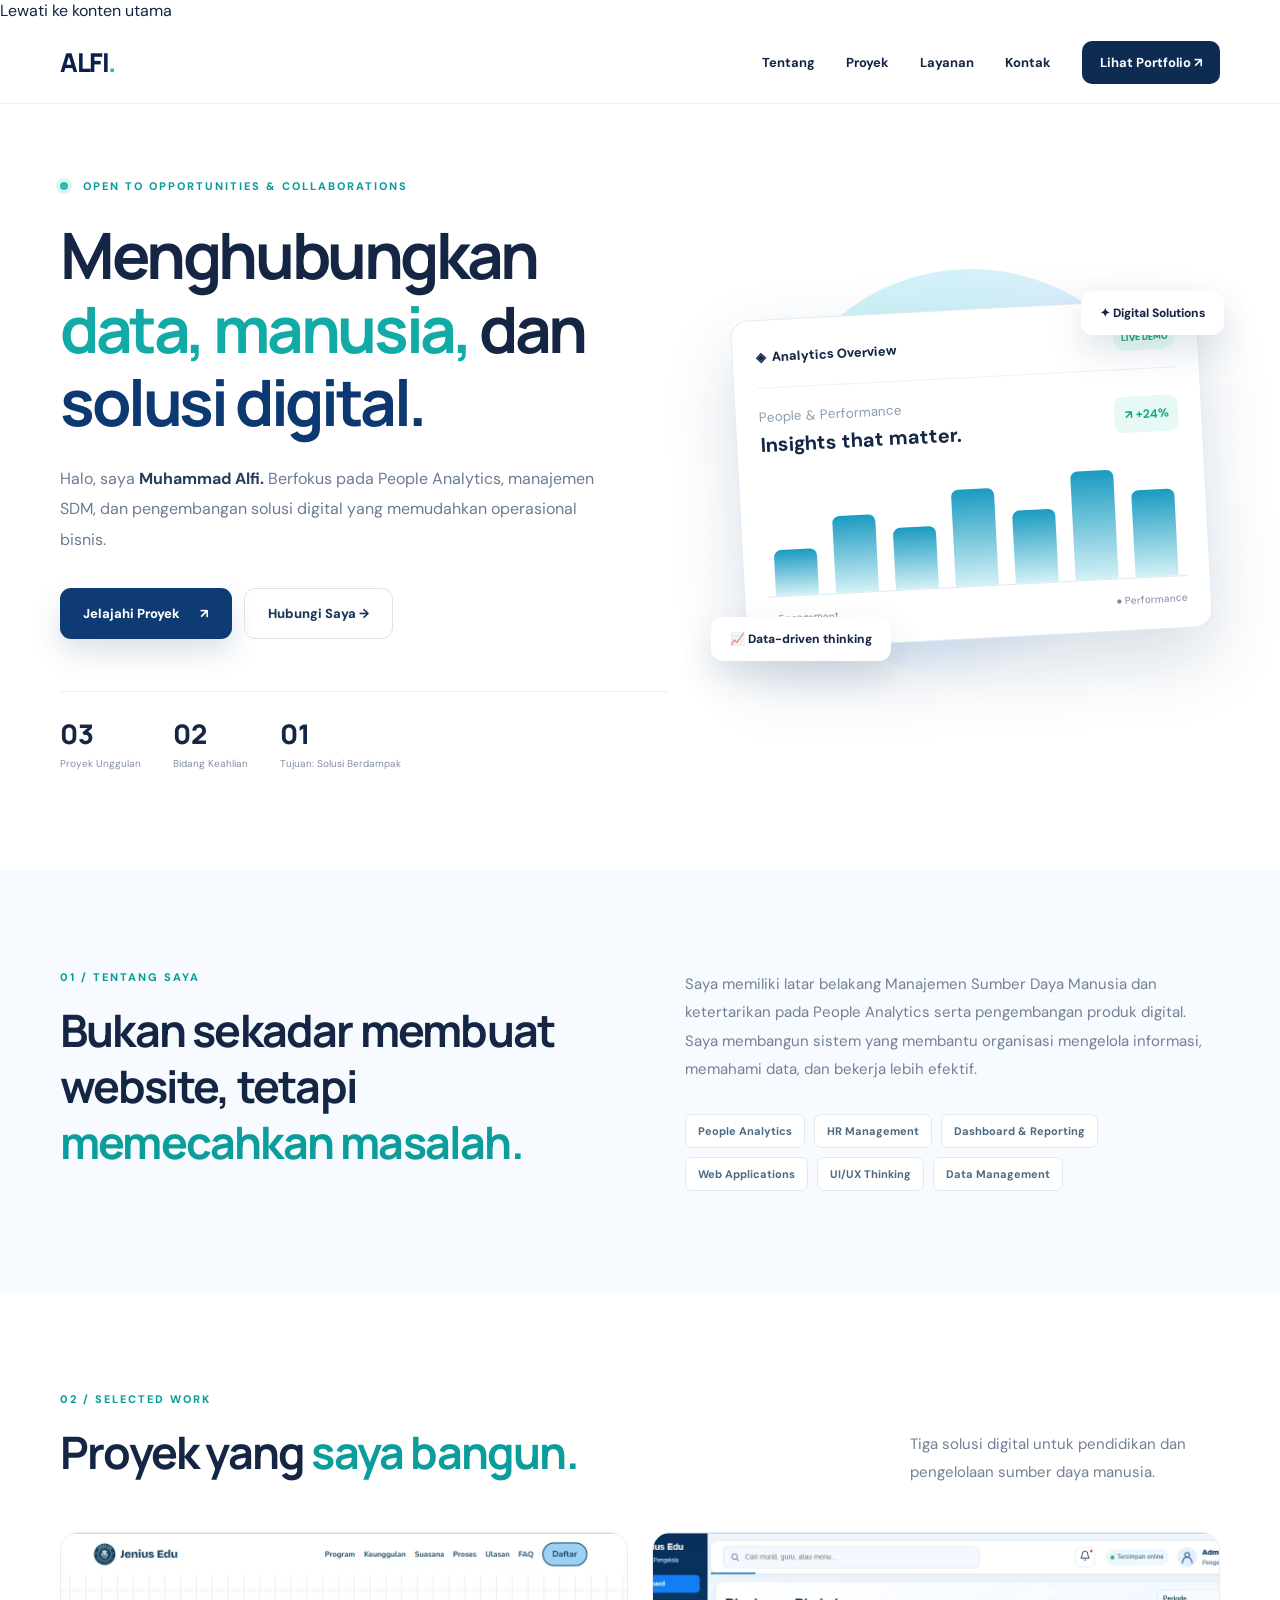
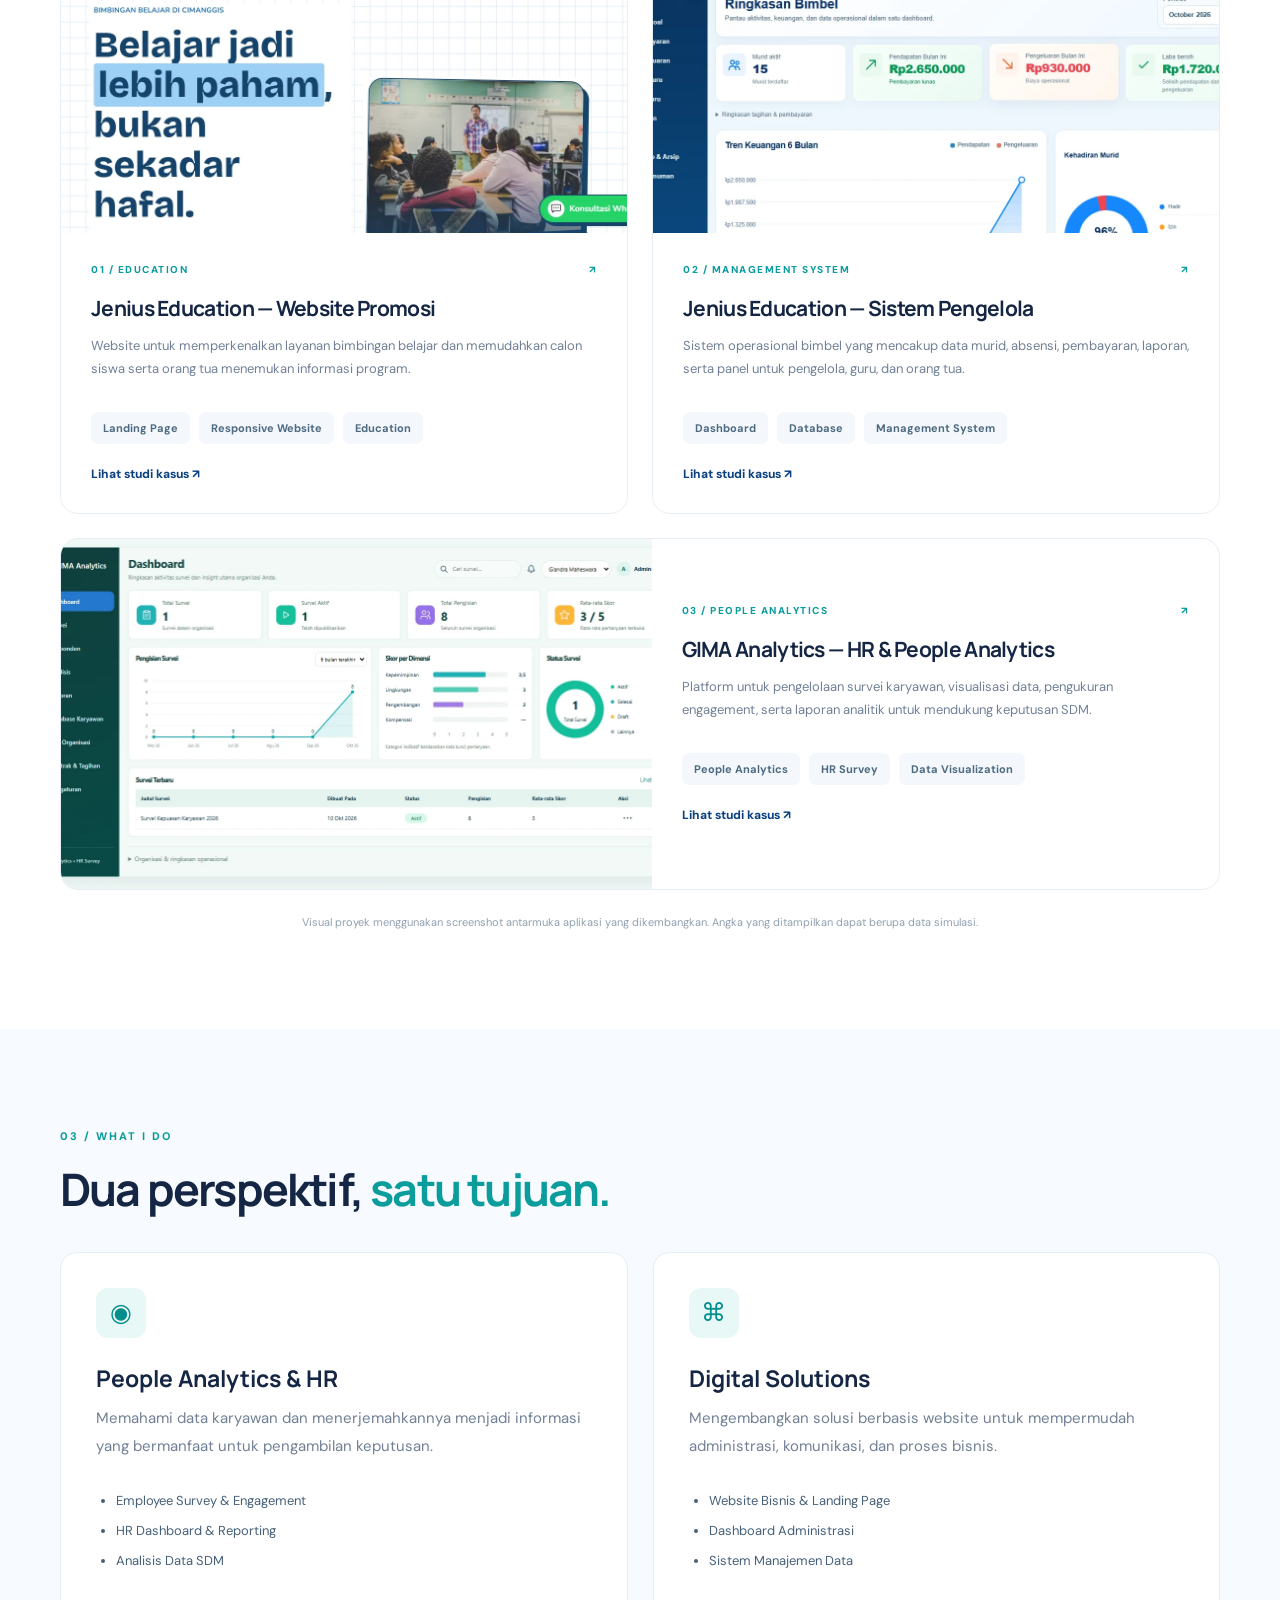
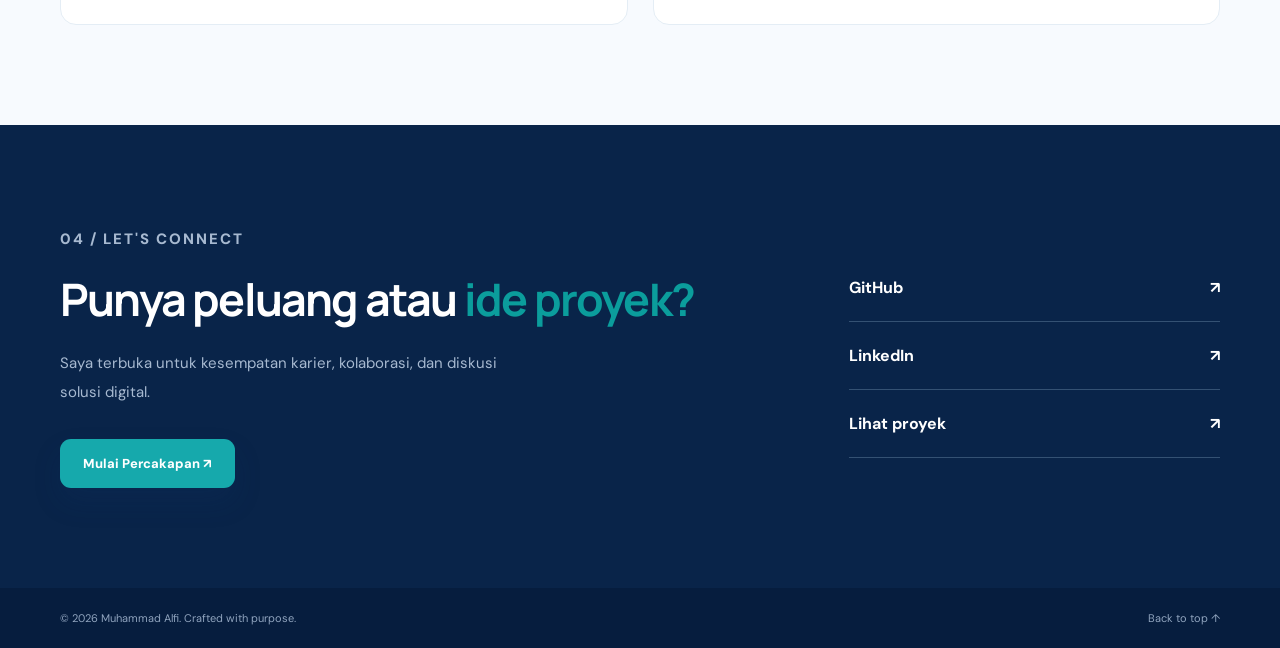
==== commit 8f1ed34e: "feat: stage 5 SEO metadata and accessibility improvements" ====
--- a/index.html
+++ b/index.html
@@ -1,7 +1,7 @@
 <!DOCTYPE html>
-<html lang="id"><head><meta charset="UTF-8"/><meta name="viewport" content="width=device-width,initial-scale=1.0"/><meta name="theme-color" content="#081c3a"/><meta name="description" content="Portofolio Muhammad Alfi: People Analytics, Jenius Education dan solusi digital."/><title>Muhammad Alfi — Digital Portfolio</title><link rel="stylesheet" href="styles.css"/></head>
-<body><header class="site-header"><div class="container nav"><a class="logo" href="#home">ALFI<span>.</span></a><button id="menuToggle" class="menu-toggle" aria-label="Buka navigasi" aria-expanded="false">☰</button><nav id="navLinks" aria-label="Navigasi utama"><a href="#about">Tentang</a><a href="#projects">Proyek</a><a href="#services">Layanan</a><a href="#contact">Kontak</a><a class="nav-cta" href="#projects">Lihat Portfolio ↗</a></nav></div></header>
-<main><section class="hero container" id="home"><div class="hero-text"><div class="eyebrow"><span class="status-dot"></span> OPEN TO OPPORTUNITIES & COLLABORATIONS</div><h1>Menghubungkan <em>data, manusia,</em> dan <span>solusi digital.</span></h1><p>Halo, saya <strong>Muhammad Alfi.</strong> Berfokus pada People Analytics, manajemen SDM, dan pengembangan solusi digital yang memudahkan operasional bisnis.</p><div class="hero-actions"><a class="button primary" href="#projects">Jelajahi Proyek <span>↗</span></a><a class="button secondary" href="#contact">Hubungi Saya →</a></div><div class="hero-meta"><div><strong>03</strong><small>Proyek Unggulan</small></div><div><strong>02</strong><small>Bidang Keahlian</small></div><div><strong>01</strong><small>Tujuan: Solusi Berdampak</small></div></div></div><div class="hero-art" aria-label="Ilustrasi dashboard analitik"><div class="orb"></div><div class="floating badge-top">✦ Digital Solutions</div><div class="dashboard"><div class="dash-head"><span>◈ &nbsp;Analytics Overview</span><span class="pill">LIVE DEMO</span></div><div class="dash-stat"><div><small>People & Performance</small><strong>Insights that matter.</strong></div><span class="trend">↗ +24%</span></div><div class="graph"><div style="height:38%"></div><div style="height:64%"></div><div style="height:51%"></div><div style="height:80%"></div><div style="height:60%"></div><div style="height:90%"></div><div style="height:72%"></div></div><div class="dash-footer"><span>● Engagement</span><span>● Performance</span></div></div><div class="floating badge-bottom">📈 Data-driven thinking</div></div></section>
+<html lang="id"><head><meta charset="UTF-8"/><meta name="viewport" content="width=device-width,initial-scale=1.0"/><meta name="theme-color" content="#081c3a"/><meta name="description" content="Portofolio Muhammad Alfi: proyek Jenius Education, GIMA Analytics, People Analytics, dan pengembangan solusi digital."/><title>Muhammad Alfi — Digital Portfolio</title><meta name="robots" content="index,follow"/><link rel="canonical" href="https://muhammad-alfi-portfolio.vercel.app/"/><meta property="og:type" content="website"/><meta property="og:locale" content="id_ID"/><meta property="og:title" content="Muhammad Alfi — Digital Portfolio"/><meta property="og:description" content="Portofolio Muhammad Alfi: proyek Jenius Education, GIMA Analytics, People Analytics, dan pengembangan solusi digital."/><meta property="og:url" content="https://muhammad-alfi-portfolio.vercel.app/"/><meta name="twitter:card" content="summary_large_image"/><link rel="stylesheet" href="styles.css"/></head>
+<body><a class="skip-link" href="#main-content">Lewati ke konten utama</a><header class="site-header"><div class="container nav"><a class="logo" href="#home">ALFI<span>.</span></a><button id="menuToggle" class="menu-toggle" aria-label="Buka navigasi" aria-controls="navLinks" aria-expanded="false">☰</button><nav id="navLinks" aria-label="Navigasi utama"><a href="#about">Tentang</a><a href="#projects">Proyek</a><a href="#services">Layanan</a><a href="#contact">Kontak</a><a class="nav-cta" href="#projects">Lihat Portfolio ↗</a></nav></div></header>
+<main id="main-content"><section class="hero container" id="home"><div class="hero-text"><div class="eyebrow"><span class="status-dot"></span> OPEN TO OPPORTUNITIES & COLLABORATIONS</div><h1>Menghubungkan <em>data, manusia,</em> dan <span>solusi digital.</span></h1><p>Halo, saya <strong>Muhammad Alfi.</strong> Berfokus pada People Analytics, manajemen SDM, dan pengembangan solusi digital yang memudahkan operasional bisnis.</p><div class="hero-actions"><a class="button primary" href="#projects">Jelajahi Proyek <span>↗</span></a><a class="button secondary" href="#contact">Hubungi Saya →</a></div><div class="hero-meta"><div><strong>03</strong><small>Proyek Unggulan</small></div><div><strong>02</strong><small>Bidang Keahlian</small></div><div><strong>01</strong><small>Tujuan: Solusi Berdampak</small></div></div></div><div class="hero-art" aria-label="Ilustrasi dashboard analitik"><div class="orb"></div><div class="floating badge-top">✦ Digital Solutions</div><div class="dashboard"><div class="dash-head"><span>◈ &nbsp;Analytics Overview</span><span class="pill">LIVE DEMO</span></div><div class="dash-stat"><div><small>People & Performance</small><strong>Insights that matter.</strong></div><span class="trend">↗ +24%</span></div><div class="graph"><div style="height:38%"></div><div style="height:64%"></div><div style="height:51%"></div><div style="height:80%"></div><div style="height:60%"></div><div style="height:90%"></div><div style="height:72%"></div></div><div class="dash-footer"><span>● Engagement</span><span>● Performance</span></div></div><div class="floating badge-bottom">📈 Data-driven thinking</div></div></section>
 <section class="section about-section" id="about"><div class="container about-grid"><div><p class="kicker">01 / TENTANG SAYA</p><h2>Bukan sekadar membuat website, tetapi <span>memecahkan masalah.</span></h2></div><div><p>Saya memiliki latar belakang Manajemen Sumber Daya Manusia dan ketertarikan pada People Analytics serta pengembangan produk digital. Saya membangun sistem yang membantu organisasi mengelola informasi, memahami data, dan bekerja lebih efektif.</p><div class="skills"><span>People Analytics</span><span>HR Management</span><span>Dashboard & Reporting</span><span>Web Applications</span><span>UI/UX Thinking</span><span>Data Management</span></div></div></div></section>
 <section class="section projects-section" id="projects"><div class="container"><div class="section-heading"><div><p class="kicker">02 / SELECTED WORK</p><h2>Proyek yang <span>saya bangun.</span></h2></div><p>Tiga solusi digital untuk pendidikan dan pengelolaan sumber daya manusia.</p></div><div class="projects-grid">
 <article class="project-card"><div class="project-visual visual-education" style="padding:0;overflow:hidden"><img src="assets/jenius-promosi-beranda.webp" alt="Tampilan asli website promosi Jenius Education" loading="lazy" style="display:block;width:100%;height:100%;min-height:300px;object-fit:cover;object-position:top" /></div><div class="project-info"><div class="project-top"><span>01 / EDUCATION</span><span>↗</span></div><h3>Jenius Education — Website Promosi</h3><p>Website untuk memperkenalkan layanan bimbingan belajar dan memudahkan calon siswa serta orang tua menemukan informasi program.</p><div class="tags"><span>Landing Page</span><span>Responsive Website</span><span>Education</span></div><a class="text-link" href="jenius-promosi.html">Lihat studi kasus ↗</a></div></article>
@@ -9,5 +9,5 @@
 <article class="project-card featured"><div class="project-visual visual-gima" style="padding:0;overflow:hidden"><img src="assets/gima-dashboard.webp" alt="Dashboard asli GIMA Analytics" loading="lazy" style="display:block;width:100%;height:100%;min-height:300px;object-fit:cover;object-position:top"></div><div class="project-info"><div class="project-top"><span>03 / PEOPLE ANALYTICS</span><span>↗</span></div><h3>GIMA Analytics — HR & People Analytics</h3><p>Platform untuk pengelolaan survei karyawan, visualisasi data, pengukuran engagement, serta laporan analitik untuk mendukung keputusan SDM.</p><div class="tags"><span>People Analytics</span><span>HR Survey</span><span>Data Visualization</span></div><a class="text-link" href="gima-analytics.html">Lihat studi kasus ↗</a></div></article>
 </div><p class="project-note">Visual proyek menggunakan screenshot antarmuka aplikasi yang dikembangkan. Angka yang ditampilkan dapat berupa data simulasi.</p></div></section>
 <section class="section services-section" id="services"><div class="container"><p class="kicker">03 / WHAT I DO</p><h2>Dua perspektif, <span>satu tujuan.</span></h2><div class="service-grid"><div class="service-card"><span class="service-icon">◉</span><h3>People Analytics & HR</h3><p>Memahami data karyawan dan menerjemahkannya menjadi informasi yang bermanfaat untuk pengambilan keputusan.</p><ul><li>Employee Survey & Engagement</li><li>HR Dashboard & Reporting</li><li>Analisis Data SDM</li></ul></div><div class="service-card"><span class="service-icon">⌘</span><h3>Digital Solutions</h3><p>Mengembangkan solusi berbasis website untuk mempermudah administrasi, komunikasi, dan proses bisnis.</p><ul><li>Website Bisnis & Landing Page</li><li>Dashboard Administrasi</li><li>Sistem Manajemen Data</li></ul></div></div></div></section>
-<section class="section contact-section" id="contact"><div class="container contact-wrap"><div><p class="kicker">04 / LET'S CONNECT</p><h2>Punya peluang atau <span>ide proyek?</span></h2><p>Saya terbuka untuk kesempatan karier, kolaborasi, dan diskusi solusi digital.</p><a class="button primary" href="mailto:?subject=Kolaborasi%20dengan%20Muhammad%20Alfi">Mulai Percakapan ↗</a></div><div class="contact-links"><a href="https://github.com/Alfin354313" target="_blank" rel="noopener noreferrer">GitHub <span>↗</span></a><a href="https://www.linkedin.com/" target="_blank" rel="noopener noreferrer">LinkedIn <span>↗</span></a><a href="#projects">Lihat proyek <span>↗</span></a></div></div></section></main>
+<section class="section contact-section" id="contact"><div class="container contact-wrap"><div><p class="kicker">04 / LET'S CONNECT</p><h2>Punya peluang atau <span>ide proyek?</span></h2><p>Saya terbuka untuk kesempatan karier, kolaborasi, dan diskusi solusi digital.</p><a class="button primary" href="mailto:?subject=Kolaborasi%20dengan%20Muhammad%20Alfi">Mulai Percakapan ↗</a></div><div class="contact-links"><a href="https://github.com/Alfin354313" target="_blank" rel="noopener noreferrer">GitHub <span>↗</span></a><a href="https://www.linkedin.com/" target="_blank" rel="noopener noreferrer" title="Tautan profil LinkedIn belum dikonfigurasi">LinkedIn <span>↗</span></a><a href="#projects">Lihat proyek <span>↗</span></a></div></div></section></main>
 <footer><div class="container footer-inner"><span>© <span id="year"></span> Muhammad Alfi. Crafted with purpose.</span><a href="#home">Back to top ↑</a></div></footer><script src="script.js"></script></body></html>
--- a/styles.css
+++ b/styles.css
@@ -1,2 +1,4 @@
 @import url('https://fonts.googleapis.com/css2?family=DM+Sans:wght@400;500;600;700&family=Manrope:wght@400;500;600;700;800&display=swap');
-:root{font-family:'DM Sans',sans-serif;color:#152644;background:#fff;scroll-behavior:smooth}*{box-sizing:border-box}body{margin:0}a{text-decoration:none;color:inherit}button{font:inherit}.container{width:min(1160px,calc(100% - 48px));margin:auto}.site-header{position:sticky;top:0;z-index:30;background:#ffffffed;backdrop-filter:blur(14px);border-bottom:1px solid #edf1f7}.nav{height:82px;display:flex;align-items:center;justify-content:space-between}.logo{font:800 26px Manrope;color:#09214a;letter-spacing:-1.5px}.logo span{color:#2dbab0}nav{display:flex;align-items:center;gap:31px;font-size:13px;font-weight:700}nav a:hover,.text-link:hover{color:#078c99}.nav-cta{background:#0e2b52;color:#fff;padding:13px 18px;border-radius:10px}.nav-cta:hover{color:#fff;background:#164276}.menu-toggle{display:none}.hero{min-height:670px;display:grid;grid-template-columns:1.1fr .9fr;align-items:center;gap:55px;padding-top:75px;padding-bottom:100px}.eyebrow,.kicker{letter-spacing:2px;color:#0a9c9b;font-size:11px;font-weight:800}.status-dot{display:inline-block;width:8px;height:8px;border-radius:50%;background:#2dbab0;box-shadow:0 0 0 4px #dbf7f4;margin-right:10px}h1,h2,h3,p{margin-top:0}h1,h2,h3{font-family:Manrope,sans-serif}h1{font-size:clamp(42px,5vw,66px);line-height:1.15;letter-spacing:-3.4px;margin:25px 0}h1 em{font-style:normal;color:#11aaa6}h1 span{color:#0c3972}.hero-text>p{max-width:560px;color:#6b7c92;font-size:16px;line-height:1.9}.hero-text>p strong{color:#263e5d}.hero-actions{display:flex;gap:12px;margin-top:33px}.button{display:inline-flex;gap:20px;align-items:center;justify-content:center;padding:16px 23px;border-radius:11px;font-weight:800;font-size:13px}.primary{background:#0f3b74;color:#fff;box-shadow:0 14px 28px #11396e25}.secondary{border:1px solid #dae4ef;color:#19345c}.hero-meta{display:flex;gap:32px;border-top:1px solid #e7eef7;margin-top:52px;padding-top:23px}.hero-meta>div{display:flex;flex-direction:column;gap:5px}.hero-meta strong{font:800 27px Manrope}.hero-meta small{color:#8490a0;font-size:10px}.hero-art{height:430px;position:relative;display:flex;align-items:center;justify-content:center}.orb{position:absolute;width:410px;height:410px;background:radial-gradient(circle at 35% 30%,#c3f5f1,#e0eeff 55%,transparent 75%);border-radius:50%}.dashboard{position:relative;width:94%;padding:23px;background:#fff;border:1px solid #dfecf5;border-radius:18px;box-shadow:0 30px 70px #0c37652a;transform:rotate(-3deg)}.dash-head,.dash-stat,.dash-footer{display:flex;justify-content:space-between;align-items:center}.dash-head{font-weight:800;font-size:13px;border-bottom:1px solid #edf1f8;padding-bottom:18px}.pill{font-size:9px;background:#e9fbf5;color:#149b73;padding:7px;border-radius:20px}.dash-stat{padding-top:20px}.dash-stat div{display:flex;flex-direction:column;gap:6px}.dash-stat small{color:#8a9caf}.dash-stat strong{font-size:20px}.trend{background:#e7f9f4;color:#0eaa85;padding:10px;border-radius:9px;font-weight:800;font-size:12px}.graph{height:140px;display:flex;align-items:end;gap:17px;padding:18px 8px 0;border-bottom:1px solid #dde9f5}.graph div{flex:1;background:linear-gradient(#1a9bc2,#d4f1f5);border-radius:7px 7px 0 0}.dash-footer{padding-top:15px;font-size:10px;color:#7c8aa0}.floating{position:absolute;z-index:2;background:white;padding:14px 19px;border-radius:12px;box-shadow:0 15px 35px #0b366522;font-weight:800;font-size:12px}.badge-top{top:32px;right:-4px}.badge-bottom{bottom:28px;left:-12px}.section{padding:100px 0}.about-section{background:#f7fafe}.about-grid{display:grid;grid-template-columns:1fr 1fr;gap:90px}.section h2{font-size:clamp(31px,3.5vw,46px);line-height:1.25;letter-spacing:-1.8px;margin:18px 0 22px}.section h2 span{color:#0b9d9c}.about-grid>div:nth-child(2)>p,.section-heading>p,.service-card p,.contact-wrap p{color:#718096;line-height:1.9;font-size:15px}.skills,.tags{display:flex;flex-wrap:wrap;gap:9px}.skills{margin-top:30px}.skills span,.tags span{border:1px solid #dfebf1;background:#fff;border-radius:7px;padding:9px 12px;font-size:11px;font-weight:700;color:#4d6a81}.section-heading{display:flex;align-items:end;justify-content:space-between;gap:35px;margin-bottom:30px}.section-heading>p{max-width:310px}.projects-grid{display:grid;grid-template-columns:repeat(2,minmax(0,1fr));gap:24px}.project-card{border:1px solid #e6edf5;border-radius:18px;overflow:hidden;transition:transform .25s,box-shadow .25s}.project-card:hover{transform:translateY(-5px);box-shadow:0 22px 45px #15395a13}.project-card.featured{grid-column:1/-1;display:grid;grid-template-columns:1.02fr .98fr}.project-visual{padding:48px 35px;min-height:285px;display:flex;align-items:center;justify-content:center;overflow:hidden}.visual-education{background:#e8f5ff}.visual-management{background:#e6eafc}.visual-gima{background:#e5f9f6}.mini-browser{background:white;width:100%;max-width:420px;border-radius:10px;box-shadow:0 20px 35px #14335722;overflow:hidden;transform:rotate(-3deg)}.browser-bar{height:28px;background:#f6f8fb;display:flex;align-items:center;gap:4px;padding:0 12px}.browser-bar i{width:5px;height:5px;border-radius:50%;background:#bfd0df}.browser-bar span{margin-left:10px;color:#91a0b0;font-size:8px;font-weight:700}.promo-ui{height:176px;background:linear-gradient(125deg,#fff,#e6f5ff);padding:26px;display:flex;justify-content:space-between;align-items:center}.promo-ui small{color:#009fa6;font-size:8px;font-weight:800}.promo-ui h3{font-size:20px;margin:9px 0}.promo-ui b{display:inline-block;background:#0a427d;color:white;padding:8px;border-radius:5px;font-size:8px}.book-shape{width:112px;height:120px;border-radius:60px 60px 12px 12px;background:linear-gradient(135deg,#6fd5e4,#267ed5);color:white;font-size:45px;text-align:center;padding-top:8px;transform:rotate(8deg)}.book-shape span{display:block;font-size:23px;font-weight:900}.project-info{padding:30px}.project-top{display:flex;justify-content:space-between;color:#0a9b9f;font-size:10px;font-weight:800;letter-spacing:1.5px}.project-info h3{font-size:21px;margin:18px 0 12px;letter-spacing:-.7px}.project-info p{font-size:13px;color:#718096;line-height:1.8;min-height:65px}.tags span{background:#f4f8fc;border:0}.text-link{display:inline-block;color:#0b427f;font-weight:800;font-size:12px;margin-top:22px}.app-ui{transform:rotate(-2deg)}.app-layout{display:flex;height:172px}.app-sidebar{width:40px;background:#133f76;color:#a5c3f7;text-align:center;line-height:32px;font-size:12px}.app-main{flex:1;padding:15px;background:#fbfdff}.app-main>small{font-size:9px;font-weight:800}.stat-widgets{display:flex;gap:7px;margin-top:12px}.stat-widgets div{flex:1;background:#ebf4ff;padding:9px;border-radius:6px;display:flex;flex-direction:column}.stat-widgets b{font-size:15px;color:#0d4d95}.stat-widgets small{font-size:8px;color:#708bab}.fake-chart{height:60px;background:#edf5ff;margin-top:12px;border-radius:6px}.fake-chart svg{width:100%;height:100%}.featured .project-visual{min-height:350px}.gima-ui{padding:20px;background:#fff;height:225px}.gima-title{font-size:12px;font-weight:900;display:flex;justify-content:space-between}.gima-title span{font-size:8px;color:#14a18e}.gima-cards{display:flex;gap:10px;margin-top:17px}.gima-cards div{flex:1;display:flex;flex-direction:column;gap:4px;padding:12px;background:#f0faf8;border-radius:6px}.gima-cards small{color:#8b9da4;font-size:9px}.gima-cards b{font-size:19px;color:#0a5d5b}.gima-cards span{font-size:8px;color:#11a387}.gima-bottom{display:flex;align-items:center;gap:25px;margin:12px 5px}.donut{width:60px;height:60px;border-radius:50%;background:conic-gradient(#16b4a5 0 73%,#cbeee8 73% 100%);position:relative}.donut:after{content:'';position:absolute;inset:15px;border-radius:50%;background:white}.lines{flex:1}.lines i{display:block;height:7px;background:#cdebe7;margin:7px 0;border-radius:8px}.lines i:nth-child(2){width:72%;background:#2eb5a6}.lines i:nth-child(3){width:90%}.lines i:nth-child(4){width:62%}.project-note{text-align:center;color:#91a0af;font-size:11px;margin:25px 0 0}.services-section{background:#f7fafe}.service-grid{display:grid;grid-template-columns:repeat(2,1fr);gap:25px;margin-top:35px}.service-card{background:white;border:1px solid #e4edf5;padding:35px;border-radius:16px}.service-icon{display:inline-flex;background:#e7f8f7;color:#038e8c;width:50px;height:50px;justify-content:center;align-items:center;border-radius:12px;font-size:25px}.service-card h3{font-size:23px;margin:24px 0 10px}.service-card ul{margin-top:25px;padding-left:20px;color:#46607a;line-height:2.3;font-size:13px}.contact-section{background:#092449;color:white}.contact-wrap{display:grid;grid-template-columns:1.3fr .7fr;gap:100px;align-items:center}.contact-wrap h2{color:white}.contact-wrap p{color:#a7b9d0;max-width:450px}.contact-wrap .button{margin-top:18px;background:#16a9ac}.contact-links a{display:flex;justify-content:space-between;padding:23px 0;border-bottom:1px solid #345173;font-weight:700}.contact-links a:hover{color:#47d0ce}footer{background:#061d3e;color:#90a4be}.footer-inner{display:flex;justify-content:space-between;padding:23px 0;font-size:11px}@media(max-width:820px){.hero{grid-template-columns:1fr;padding-top:70px;gap:20px}.hero-art{max-width:500px;width:100%;margin:auto}.about-grid,.contact-wrap{grid-template-columns:1fr;gap:20px}.project-card.featured{display:block}.section{padding:75px 0}}@media(max-width:620px){.container{width:min(100% - 36px,1160px)}.nav{height:68px}.menu-toggle{display:block;background:none;border:0;font-size:24px;color:#092449;cursor:pointer}nav{display:none;position:absolute;top:68px;left:0;right:0;background:white;padding:18px 24px;flex-direction:column;align-items:stretch;gap:18px;box-shadow:0 15px 20px #13304f14}nav.open{display:flex}h1{font-size:43px;letter-spacing:-2px}.hero{padding-top:50px;padding-bottom:55px;min-height:auto}.hero-text>p{font-size:14px}.hero-meta{gap:16px;justify-content:space-between}.hero-meta strong{font-size:22px}.hero-meta small{font-size:9px}.hero-art{height:310px}.orb{width:290px;height:290px}.dashboard{padding:15px}.graph{height:100px}.badge-top{right:0;top:0}.badge-bottom{left:0;bottom:0}.floating{font-size:9px;padding:10px}.projects-grid,.service-grid{grid-template-columns:1fr}.section-heading{display:block}.project-visual{padding:35px 24px;min-height:230px}.project-info{padding:25px}.section h2{font-size:33px}.hero-actions{flex-wrap:wrap}.contact-wrap{gap:40px}.footer-inner{gap:10px;flex-wrap:wrap}}@media(prefers-reduced-motion:reduce){*,*:before,*:after{scroll-behavior:auto!important;transition:none!important}}+:root{font-family:'DM Sans',sans-serif;color:#152644;background:#fff;scroll-behavior:smooth}*{box-sizing:border-box}body{margin:0}a{text-decoration:none;color:inherit}button{font:inherit}.container{width:min(1160px,calc(100% - 48px));margin:auto}.site-header{position:sticky;top:0;z-index:30;background:#ffffffed;backdrop-filter:blur(14px);border-bottom:1px solid #edf1f7}.nav{height:82px;display:flex;align-items:center;justify-content:space-between}.logo{font:800 26px Manrope;color:#09214a;letter-spacing:-1.5px}.logo span{color:#2dbab0}nav{display:flex;align-items:center;gap:31px;font-size:13px;font-weight:700}nav a:hover,.text-link:hover{color:#078c99}.nav-cta{background:#0e2b52;color:#fff;padding:13px 18px;border-radius:10px}.nav-cta:hover{color:#fff;background:#164276}.menu-toggle{display:none}.hero{min-height:670px;display:grid;grid-template-columns:1.1fr .9fr;align-items:center;gap:55px;padding-top:75px;padding-bottom:100px}.eyebrow,.kicker{letter-spacing:2px;color:#0a9c9b;font-size:11px;font-weight:800}.status-dot{display:inline-block;width:8px;height:8px;border-radius:50%;background:#2dbab0;box-shadow:0 0 0 4px #dbf7f4;margin-right:10px}h1,h2,h3,p{margin-top:0}h1,h2,h3{font-family:Manrope,sans-serif}h1{font-size:clamp(42px,5vw,66px);line-height:1.15;letter-spacing:-3.4px;margin:25px 0}h1 em{font-style:normal;color:#11aaa6}h1 span{color:#0c3972}.hero-text>p{max-width:560px;color:#6b7c92;font-size:16px;line-height:1.9}.hero-text>p strong{color:#263e5d}.hero-actions{display:flex;gap:12px;margin-top:33px}.button{display:inline-flex;gap:20px;align-items:center;justify-content:center;padding:16px 23px;border-radius:11px;font-weight:800;font-size:13px}.primary{background:#0f3b74;color:#fff;box-shadow:0 14px 28px #11396e25}.secondary{border:1px solid #dae4ef;color:#19345c}.hero-meta{display:flex;gap:32px;border-top:1px solid #e7eef7;margin-top:52px;padding-top:23px}.hero-meta>div{display:flex;flex-direction:column;gap:5px}.hero-meta strong{font:800 27px Manrope}.hero-meta small{color:#8490a0;font-size:10px}.hero-art{height:430px;position:relative;display:flex;align-items:center;justify-content:center}.orb{position:absolute;width:410px;height:410px;background:radial-gradient(circle at 35% 30%,#c3f5f1,#e0eeff 55%,transparent 75%);border-radius:50%}.dashboard{position:relative;width:94%;padding:23px;background:#fff;border:1px solid #dfecf5;border-radius:18px;box-shadow:0 30px 70px #0c37652a;transform:rotate(-3deg)}.dash-head,.dash-stat,.dash-footer{display:flex;justify-content:space-between;align-items:center}.dash-head{font-weight:800;font-size:13px;border-bottom:1px solid #edf1f8;padding-bottom:18px}.pill{font-size:9px;background:#e9fbf5;color:#149b73;padding:7px;border-radius:20px}.dash-stat{padding-top:20px}.dash-stat div{display:flex;flex-direction:column;gap:6px}.dash-stat small{color:#8a9caf}.dash-stat strong{font-size:20px}.trend{background:#e7f9f4;color:#0eaa85;padding:10px;border-radius:9px;font-weight:800;font-size:12px}.graph{height:140px;display:flex;align-items:end;gap:17px;padding:18px 8px 0;border-bottom:1px solid #dde9f5}.graph div{flex:1;background:linear-gradient(#1a9bc2,#d4f1f5);border-radius:7px 7px 0 0}.dash-footer{padding-top:15px;font-size:10px;color:#7c8aa0}.floating{position:absolute;z-index:2;background:white;padding:14px 19px;border-radius:12px;box-shadow:0 15px 35px #0b366522;font-weight:800;font-size:12px}.badge-top{top:32px;right:-4px}.badge-bottom{bottom:28px;left:-12px}.section{padding:100px 0}.about-section{background:#f7fafe}.about-grid{display:grid;grid-template-columns:1fr 1fr;gap:90px}.section h2{font-size:clamp(31px,3.5vw,46px);line-height:1.25;letter-spacing:-1.8px;margin:18px 0 22px}.section h2 span{color:#0b9d9c}.about-grid>div:nth-child(2)>p,.section-heading>p,.service-card p,.contact-wrap p{color:#718096;line-height:1.9;font-size:15px}.skills,.tags{display:flex;flex-wrap:wrap;gap:9px}.skills{margin-top:30px}.skills span,.tags span{border:1px solid #dfebf1;background:#fff;border-radius:7px;padding:9px 12px;font-size:11px;font-weight:700;color:#4d6a81}.section-heading{display:flex;align-items:end;justify-content:space-between;gap:35px;margin-bottom:30px}.section-heading>p{max-width:310px}.projects-grid{display:grid;grid-template-columns:repeat(2,minmax(0,1fr));gap:24px}.project-card{border:1px solid #e6edf5;border-radius:18px;overflow:hidden;transition:transform .25s,box-shadow .25s}.project-card:hover{transform:translateY(-5px);box-shadow:0 22px 45px #15395a13}.project-card.featured{grid-column:1/-1;display:grid;grid-template-columns:1.02fr .98fr}.project-visual{padding:48px 35px;min-height:285px;display:flex;align-items:center;justify-content:center;overflow:hidden}.visual-education{background:#e8f5ff}.visual-management{background:#e6eafc}.visual-gima{background:#e5f9f6}.mini-browser{background:white;width:100%;max-width:420px;border-radius:10px;box-shadow:0 20px 35px #14335722;overflow:hidden;transform:rotate(-3deg)}.browser-bar{height:28px;background:#f6f8fb;display:flex;align-items:center;gap:4px;padding:0 12px}.browser-bar i{width:5px;height:5px;border-radius:50%;background:#bfd0df}.browser-bar span{margin-left:10px;color:#91a0b0;font-size:8px;font-weight:700}.promo-ui{height:176px;background:linear-gradient(125deg,#fff,#e6f5ff);padding:26px;display:flex;justify-content:space-between;align-items:center}.promo-ui small{color:#009fa6;font-size:8px;font-weight:800}.promo-ui h3{font-size:20px;margin:9px 0}.promo-ui b{display:inline-block;background:#0a427d;color:white;padding:8px;border-radius:5px;font-size:8px}.book-shape{width:112px;height:120px;border-radius:60px 60px 12px 12px;background:linear-gradient(135deg,#6fd5e4,#267ed5);color:white;font-size:45px;text-align:center;padding-top:8px;transform:rotate(8deg)}.book-shape span{display:block;font-size:23px;font-weight:900}.project-info{padding:30px}.project-top{display:flex;justify-content:space-between;color:#0a9b9f;font-size:10px;font-weight:800;letter-spacing:1.5px}.project-info h3{font-size:21px;margin:18px 0 12px;letter-spacing:-.7px}.project-info p{font-size:13px;color:#718096;line-height:1.8;min-height:65px}.tags span{background:#f4f8fc;border:0}.text-link{display:inline-block;color:#0b427f;font-weight:800;font-size:12px;margin-top:22px}.app-ui{transform:rotate(-2deg)}.app-layout{display:flex;height:172px}.app-sidebar{width:40px;background:#133f76;color:#a5c3f7;text-align:center;line-height:32px;font-size:12px}.app-main{flex:1;padding:15px;background:#fbfdff}.app-main>small{font-size:9px;font-weight:800}.stat-widgets{display:flex;gap:7px;margin-top:12px}.stat-widgets div{flex:1;background:#ebf4ff;padding:9px;border-radius:6px;display:flex;flex-direction:column}.stat-widgets b{font-size:15px;color:#0d4d95}.stat-widgets small{font-size:8px;color:#708bab}.fake-chart{height:60px;background:#edf5ff;margin-top:12px;border-radius:6px}.fake-chart svg{width:100%;height:100%}.featured .project-visual{min-height:350px}.gima-ui{padding:20px;background:#fff;height:225px}.gima-title{font-size:12px;font-weight:900;display:flex;justify-content:space-between}.gima-title span{font-size:8px;color:#14a18e}.gima-cards{display:flex;gap:10px;margin-top:17px}.gima-cards div{flex:1;display:flex;flex-direction:column;gap:4px;padding:12px;background:#f0faf8;border-radius:6px}.gima-cards small{color:#8b9da4;font-size:9px}.gima-cards b{font-size:19px;color:#0a5d5b}.gima-cards span{font-size:8px;color:#11a387}.gima-bottom{display:flex;align-items:center;gap:25px;margin:12px 5px}.donut{width:60px;height:60px;border-radius:50%;background:conic-gradient(#16b4a5 0 73%,#cbeee8 73% 100%);position:relative}.donut:after{content:'';position:absolute;inset:15px;border-radius:50%;background:white}.lines{flex:1}.lines i{display:block;height:7px;background:#cdebe7;margin:7px 0;border-radius:8px}.lines i:nth-child(2){width:72%;background:#2eb5a6}.lines i:nth-child(3){width:90%}.lines i:nth-child(4){width:62%}.project-note{text-align:center;color:#91a0af;font-size:11px;margin:25px 0 0}.services-section{background:#f7fafe}.service-grid{display:grid;grid-template-columns:repeat(2,1fr);gap:25px;margin-top:35px}.service-card{background:white;border:1px solid #e4edf5;padding:35px;border-radius:16px}.service-icon{display:inline-flex;background:#e7f8f7;color:#038e8c;width:50px;height:50px;justify-content:center;align-items:center;border-radius:12px;font-size:25px}.service-card h3{font-size:23px;margin:24px 0 10px}.service-card ul{margin-top:25px;padding-left:20px;color:#46607a;line-height:2.3;font-size:13px}.contact-section{background:#092449;color:white}.contact-wrap{display:grid;grid-template-columns:1.3fr .7fr;gap:100px;align-items:center}.contact-wrap h2{color:white}.contact-wrap p{color:#a7b9d0;max-width:450px}.contact-wrap .button{margin-top:18px;background:#16a9ac}.contact-links a{display:flex;justify-content:space-between;padding:23px 0;border-bottom:1px solid #345173;font-weight:700}.contact-links a:hover{color:#47d0ce}footer{background:#061d3e;color:#90a4be}.footer-inner{display:flex;justify-content:space-between;padding:23px 0;font-size:11px}@media(max-width:820px){.hero{grid-template-columns:1fr;padding-top:70px;gap:20px}.hero-art{max-width:500px;width:100%;margin:auto}.about-grid,.contact-wrap{grid-template-columns:1fr;gap:20px}.project-card.featured{display:block}.section{padding:75px 0}}@media(max-width:620px){.container{width:min(100% - 36px,1160px)}.nav{height:68px}.menu-toggle{display:block;background:none;border:0;font-size:24px;color:#092449;cursor:pointer}nav{display:none;position:absolute;top:68px;left:0;right:0;background:white;padding:18px 24px;flex-direction:column;align-items:stretch;gap:18px;box-shadow:0 15px 20px #13304f14}nav.open{display:flex}h1{font-size:43px;letter-spacing:-2px}.hero{padding-top:50px;padding-bottom:55px;min-height:auto}.hero-text>p{font-size:14px}.hero-meta{gap:16px;justify-content:space-between}.hero-meta strong{font-size:22px}.hero-meta small{font-size:9px}.hero-art{height:310px}.orb{width:290px;height:290px}.dashboard{padding:15px}.graph{height:100px}.badge-top{right:0;top:0}.badge-bottom{left:0;bottom:0}.floating{font-size:9px;padding:10px}.projects-grid,.service-grid{grid-template-columns:1fr}.section-heading{display:block}.project-visual{padding:35px 24px;min-height:230px}.project-info{padding:25px}.section h2{font-size:33px}.hero-actions{flex-wrap:wrap}.contact-wrap{gap:40px}.footer-inner{gap:10px;flex-wrap:wrap}}@media(prefers-reduced-motion:reduce){*,*:before,*:after{scroll-behavior:auto!important;transition:none!important}}
+/* Stage 4: responsive polish and accessibility */
+html{scroll-padding-top:90px}body{overflow-x:hidden}img{max-width:100%}a:focus-visible,button:focus-visible{outline:3px solid #12aaa6;outline-offset:4px}.project-card .project-visual img{transition:transform .3s ease}.project-card:hover .project-visual img{transform:scale(1.025)}.project-visual img{min-width:0}.project-card.featured .project-visual img{height:100%;object-fit:cover;object-position:top}.project-card.featured .project-info{align-self:center}@media(max-width:1024px) and (min-width:621px){nav{gap:15px;font-size:12px}.nav-cta{padding:11px 13px}.hero{gap:28px}.about-grid{gap:40px}.contact-wrap{gap:45px}}@media(max-width:820px){.project-card.featured .project-visual img{max-height:400px}.section-heading{align-items:start}}@media(max-width:620px){html{scroll-padding-top:76px}.hero h1{font-size:clamp(34px,10vw,43px);overflow-wrap:break-word}.eyebrow{line-height:1.8}.hero-meta{flex-wrap:wrap}.project-visual img{min-height:210px!important;max-height:280px;object-fit:cover;object-position:top}.featured .project-visual{min-height:220px}.project-card.featured .project-visual img{max-height:280px}.project-info h3{font-size:19px}.section{padding:60px 0}.section h2{font-size:clamp(27px,8vw,33px)}.service-card{padding:25px}.footer-inner{line-height:1.7}}@media(hover:none){.project-card:hover{transform:none}.project-card:hover .project-visual img{transform:none}}
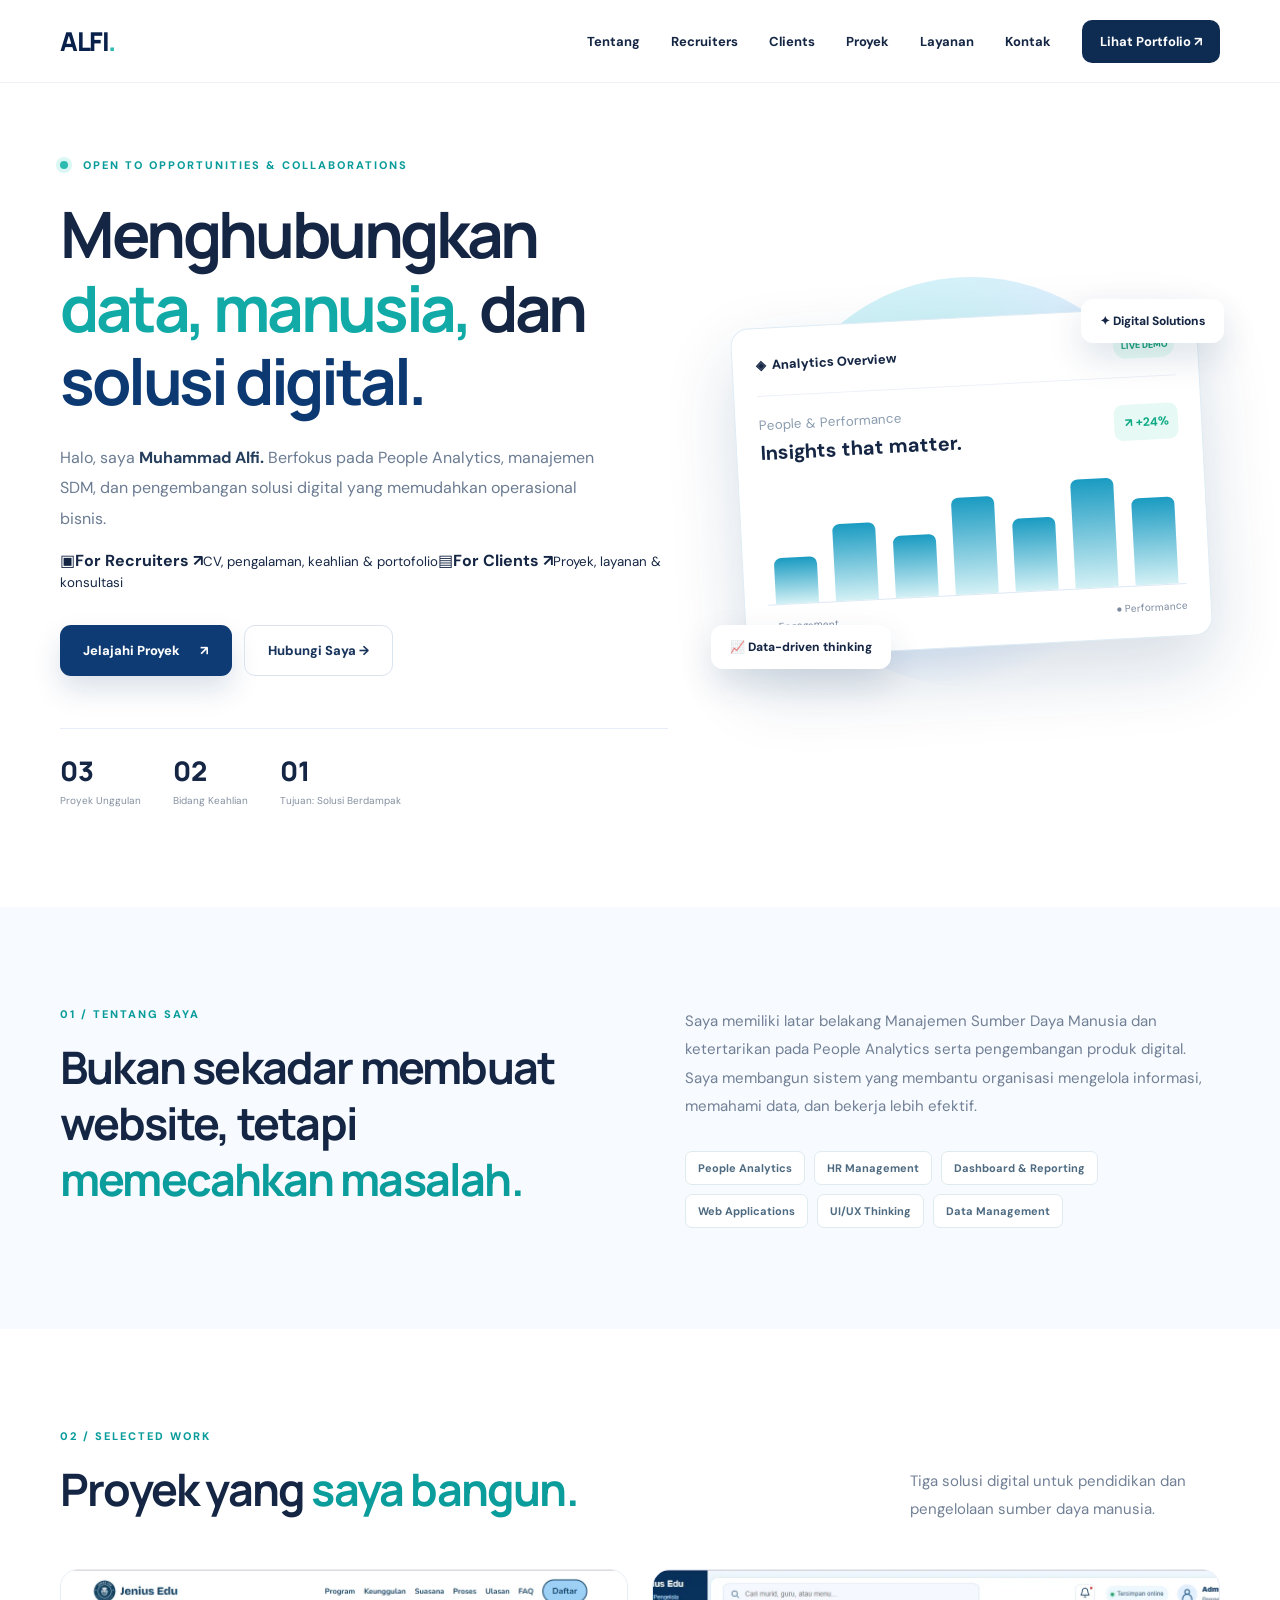
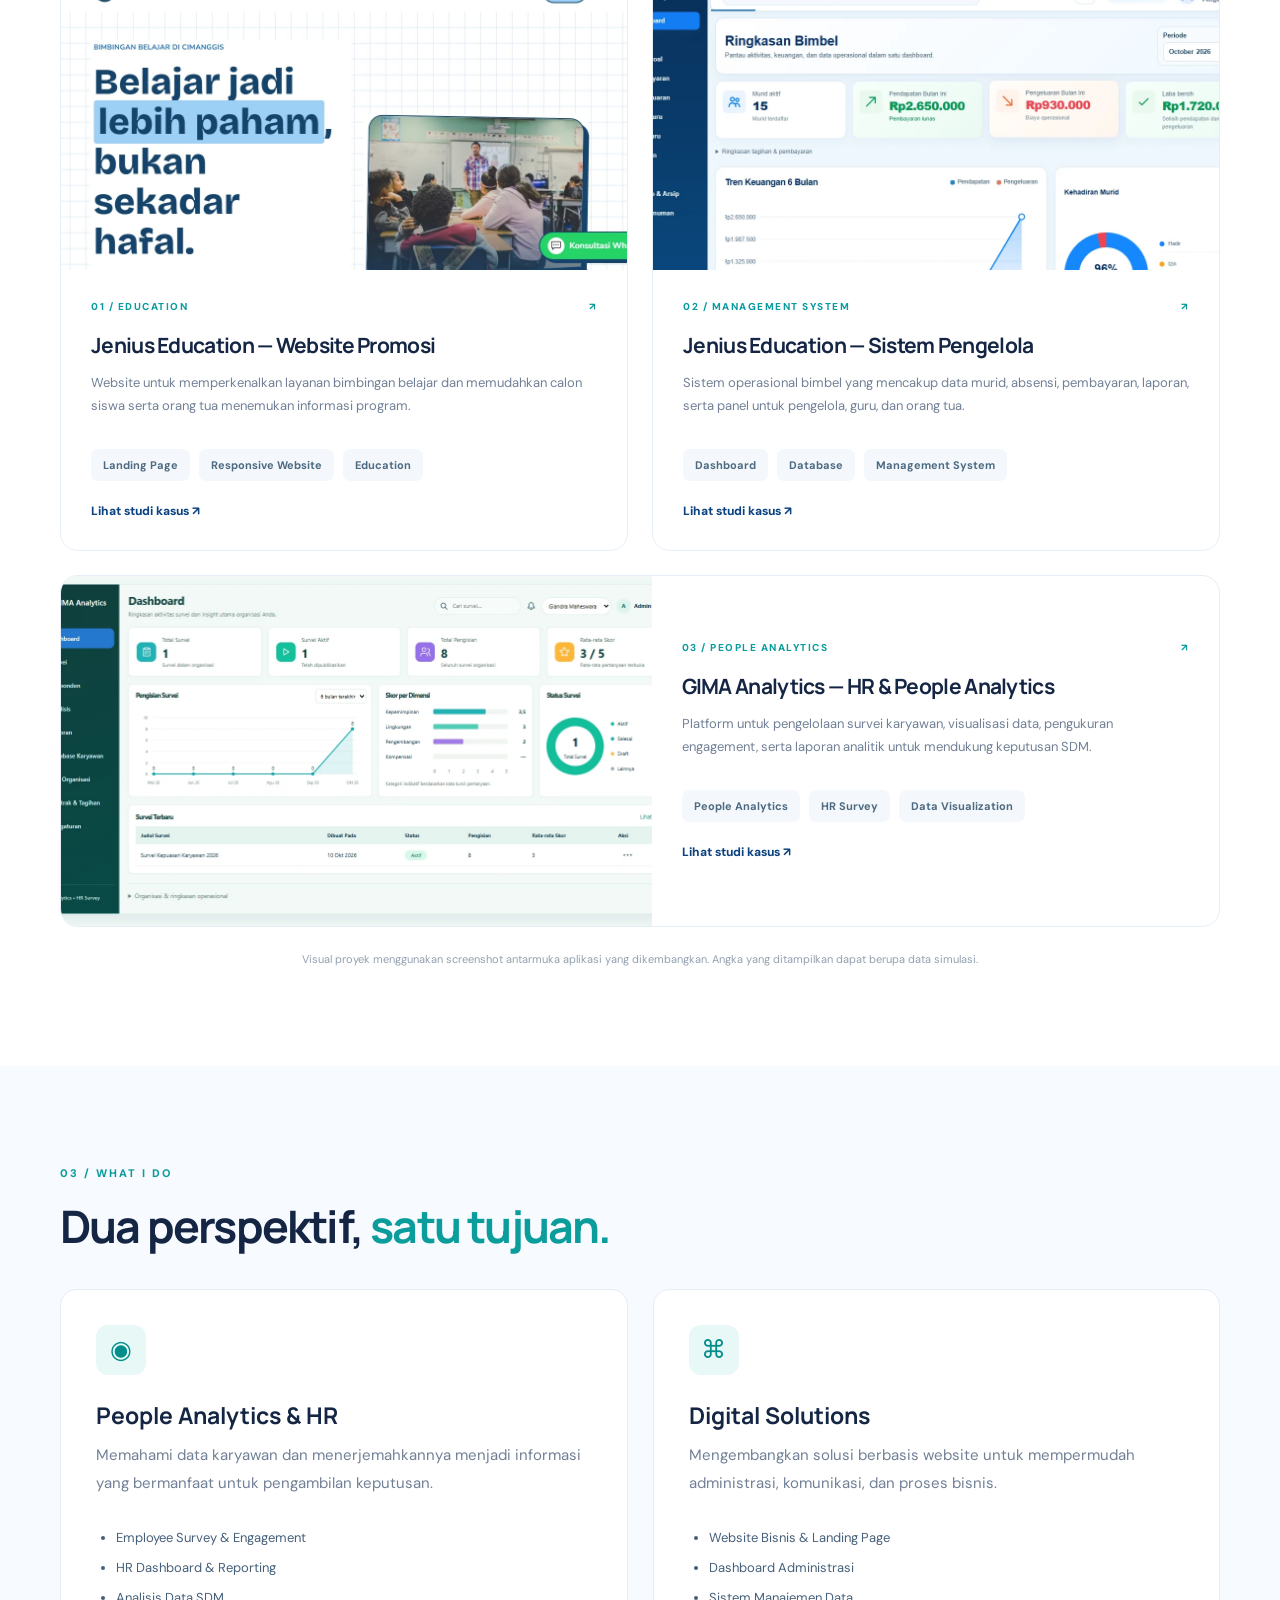
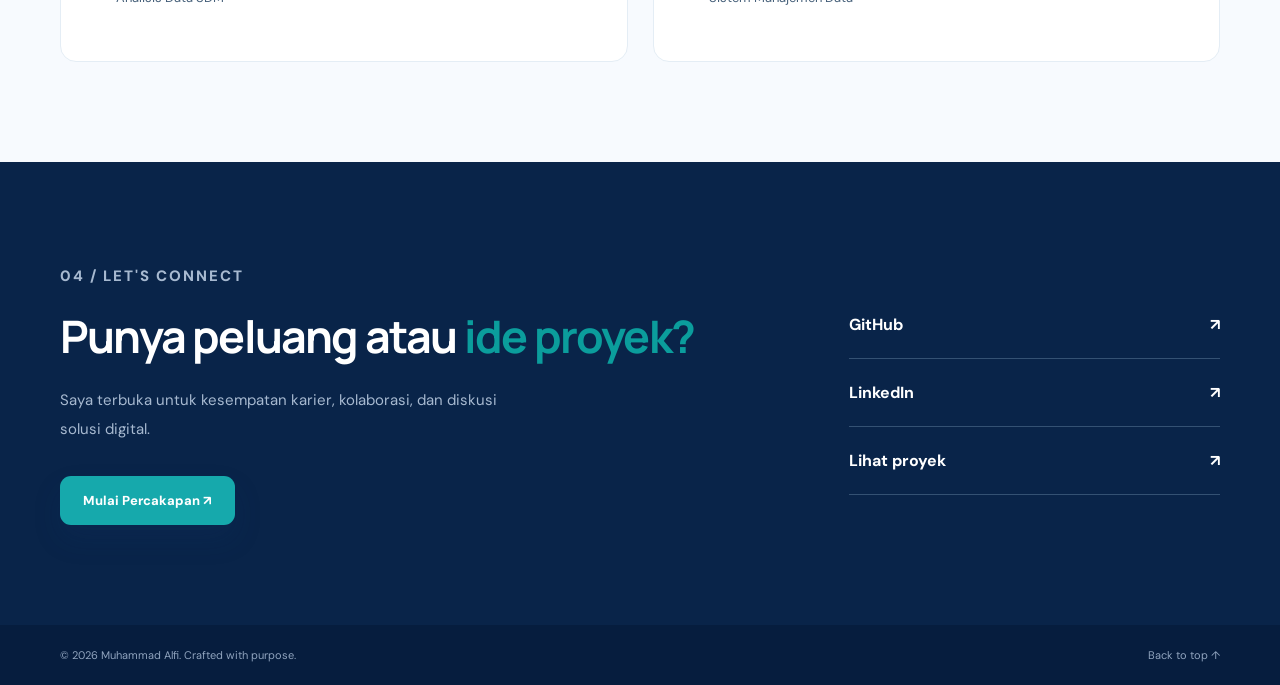
==== commit c397b201: "feat: add recruiter and client entry points on homepage" ====
--- a/index.html
+++ b/index.html
@@ -1,7 +1,7 @@
 <!DOCTYPE html>
 <html lang="id"><head><meta charset="UTF-8"/><meta name="viewport" content="width=device-width,initial-scale=1.0"/><meta name="theme-color" content="#081c3a"/><meta name="description" content="Portofolio Muhammad Alfi: proyek Jenius Education, GIMA Analytics, People Analytics, dan pengembangan solusi digital."/><title>Muhammad Alfi — Digital Portfolio</title><meta name="robots" content="index,follow"/><link rel="canonical" href="https://muhammad-alfi-portfolio.vercel.app/"/><meta property="og:type" content="website"/><meta property="og:locale" content="id_ID"/><meta property="og:title" content="Muhammad Alfi — Digital Portfolio"/><meta property="og:description" content="Portofolio Muhammad Alfi: proyek Jenius Education, GIMA Analytics, People Analytics, dan pengembangan solusi digital."/><meta property="og:url" content="https://muhammad-alfi-portfolio.vercel.app/"/><meta name="twitter:card" content="summary_large_image"/><link rel="stylesheet" href="styles.css"/></head>
-<body><a class="skip-link" href="#main-content">Lewati ke konten utama</a><header class="site-header"><div class="container nav"><a class="logo" href="#home">ALFI<span>.</span></a><button id="menuToggle" class="menu-toggle" aria-label="Buka navigasi" aria-controls="navLinks" aria-expanded="false">☰</button><nav id="navLinks" aria-label="Navigasi utama"><a href="#about">Tentang</a><a href="#projects">Proyek</a><a href="#services">Layanan</a><a href="#contact">Kontak</a><a class="nav-cta" href="#projects">Lihat Portfolio ↗</a></nav></div></header>
-<main id="main-content"><section class="hero container" id="home"><div class="hero-text"><div class="eyebrow"><span class="status-dot"></span> OPEN TO OPPORTUNITIES & COLLABORATIONS</div><h1>Menghubungkan <em>data, manusia,</em> dan <span>solusi digital.</span></h1><p>Halo, saya <strong>Muhammad Alfi.</strong> Berfokus pada People Analytics, manajemen SDM, dan pengembangan solusi digital yang memudahkan operasional bisnis.</p><div class="hero-actions"><a class="button primary" href="#projects">Jelajahi Proyek <span>↗</span></a><a class="button secondary" href="#contact">Hubungi Saya →</a></div><div class="hero-meta"><div><strong>03</strong><small>Proyek Unggulan</small></div><div><strong>02</strong><small>Bidang Keahlian</small></div><div><strong>01</strong><small>Tujuan: Solusi Berdampak</small></div></div></div><div class="hero-art" aria-label="Ilustrasi dashboard analitik"><div class="orb"></div><div class="floating badge-top">✦ Digital Solutions</div><div class="dashboard"><div class="dash-head"><span>◈ &nbsp;Analytics Overview</span><span class="pill">LIVE DEMO</span></div><div class="dash-stat"><div><small>People & Performance</small><strong>Insights that matter.</strong></div><span class="trend">↗ +24%</span></div><div class="graph"><div style="height:38%"></div><div style="height:64%"></div><div style="height:51%"></div><div style="height:80%"></div><div style="height:60%"></div><div style="height:90%"></div><div style="height:72%"></div></div><div class="dash-footer"><span>● Engagement</span><span>● Performance</span></div></div><div class="floating badge-bottom">📈 Data-driven thinking</div></div></section>
+<body><a class="skip-link" href="#main-content">Lewati ke konten utama</a><header class="site-header"><div class="container nav"><a class="logo" href="#home">ALFI<span>.</span></a><button id="menuToggle" class="menu-toggle" aria-label="Buka navigasi" aria-controls="navLinks" aria-expanded="false">☰</button><nav id="navLinks" aria-label="Navigasi utama"><a href="#about">Tentang</a><a href="recruiters.html">Recruiters</a><a href="clients.html">Clients</a><a href="#projects">Proyek</a><a href="#services">Layanan</a><a href="#contact">Kontak</a><a class="nav-cta" href="#projects">Lihat Portfolio ↗</a></nav></div></header>
+<main id="main-content"><section class="hero container" id="home"><div class="hero-text"><div class="eyebrow"><span class="status-dot"></span> OPEN TO OPPORTUNITIES & COLLABORATIONS</div><h1>Menghubungkan <em>data, manusia,</em> dan <span>solusi digital.</span></h1><p>Halo, saya <strong>Muhammad Alfi.</strong> Berfokus pada People Analytics, manajemen SDM, dan pengembangan solusi digital yang memudahkan operasional bisnis.</p><div class="audience-choice" aria-label="Pilih tujuan kunjungan"><a class="audience-option" href="recruiters.html"><span class="audience-icon">▣</span><strong>For Recruiters ↗</strong><small>CV, pengalaman, keahlian & portofolio</small></a><a class="audience-option" href="clients.html"><span class="audience-icon">▤</span><strong>For Clients ↗</strong><small>Proyek, layanan & konsultasi</small></a></div><div class="hero-actions"><a class="button primary" href="#projects">Jelajahi Proyek <span>↗</span></a><a class="button secondary" href="#contact">Hubungi Saya →</a></div><div class="hero-meta"><div><strong>03</strong><small>Proyek Unggulan</small></div><div><strong>02</strong><small>Bidang Keahlian</small></div><div><strong>01</strong><small>Tujuan: Solusi Berdampak</small></div></div></div><div class="hero-art" aria-label="Ilustrasi dashboard analitik"><div class="orb"></div><div class="floating badge-top">✦ Digital Solutions</div><div class="dashboard"><div class="dash-head"><span>◈ &nbsp;Analytics Overview</span><span class="pill">LIVE DEMO</span></div><div class="dash-stat"><div><small>People & Performance</small><strong>Insights that matter.</strong></div><span class="trend">↗ +24%</span></div><div class="graph"><div style="height:38%"></div><div style="height:64%"></div><div style="height:51%"></div><div style="height:80%"></div><div style="height:60%"></div><div style="height:90%"></div><div style="height:72%"></div></div><div class="dash-footer"><span>● Engagement</span><span>● Performance</span></div></div><div class="floating badge-bottom">📈 Data-driven thinking</div></div></section>
 <section class="section about-section" id="about"><div class="container about-grid"><div><p class="kicker">01 / TENTANG SAYA</p><h2>Bukan sekadar membuat website, tetapi <span>memecahkan masalah.</span></h2></div><div><p>Saya memiliki latar belakang Manajemen Sumber Daya Manusia dan ketertarikan pada People Analytics serta pengembangan produk digital. Saya membangun sistem yang membantu organisasi mengelola informasi, memahami data, dan bekerja lebih efektif.</p><div class="skills"><span>People Analytics</span><span>HR Management</span><span>Dashboard & Reporting</span><span>Web Applications</span><span>UI/UX Thinking</span><span>Data Management</span></div></div></div></section>
 <section class="section projects-section" id="projects"><div class="container"><div class="section-heading"><div><p class="kicker">02 / SELECTED WORK</p><h2>Proyek yang <span>saya bangun.</span></h2></div><p>Tiga solusi digital untuk pendidikan dan pengelolaan sumber daya manusia.</p></div><div class="projects-grid">
 <article class="project-card"><div class="project-visual visual-education" style="padding:0;overflow:hidden"><img src="assets/jenius-promosi-beranda.webp" alt="Tampilan asli website promosi Jenius Education" loading="lazy" style="display:block;width:100%;height:100%;min-height:300px;object-fit:cover;object-position:top" /></div><div class="project-info"><div class="project-top"><span>01 / EDUCATION</span><span>↗</span></div><h3>Jenius Education — Website Promosi</h3><p>Website untuk memperkenalkan layanan bimbingan belajar dan memudahkan calon siswa serta orang tua menemukan informasi program.</p><div class="tags"><span>Landing Page</span><span>Responsive Website</span><span>Education</span></div><a class="text-link" href="jenius-promosi.html">Lihat studi kasus ↗</a></div></article>
--- a/styles.css
+++ b/styles.css
@@ -2,3 +2,6 @@
 :root{font-family:'DM Sans',sans-serif;color:#152644;background:#fff;scroll-behavior:smooth}*{box-sizing:border-box}body{margin:0}a{text-decoration:none;color:inherit}button{font:inherit}.container{width:min(1160px,calc(100% - 48px));margin:auto}.site-header{position:sticky;top:0;z-index:30;background:#ffffffed;backdrop-filter:blur(14px);border-bottom:1px solid #edf1f7}.nav{height:82px;display:flex;align-items:center;justify-content:space-between}.logo{font:800 26px Manrope;color:#09214a;letter-spacing:-1.5px}.logo span{color:#2dbab0}nav{display:flex;align-items:center;gap:31px;font-size:13px;font-weight:700}nav a:hover,.text-link:hover{color:#078c99}.nav-cta{background:#0e2b52;color:#fff;padding:13px 18px;border-radius:10px}.nav-cta:hover{color:#fff;background:#164276}.menu-toggle{display:none}.hero{min-height:670px;display:grid;grid-template-columns:1.1fr .9fr;align-items:center;gap:55px;padding-top:75px;padding-bottom:100px}.eyebrow,.kicker{letter-spacing:2px;color:#0a9c9b;font-size:11px;font-weight:800}.status-dot{display:inline-block;width:8px;height:8px;border-radius:50%;background:#2dbab0;box-shadow:0 0 0 4px #dbf7f4;margin-right:10px}h1,h2,h3,p{margin-top:0}h1,h2,h3{font-family:Manrope,sans-serif}h1{font-size:clamp(42px,5vw,66px);line-height:1.15;letter-spacing:-3.4px;margin:25px 0}h1 em{font-style:normal;color:#11aaa6}h1 span{color:#0c3972}.hero-text>p{max-width:560px;color:#6b7c92;font-size:16px;line-height:1.9}.hero-text>p strong{color:#263e5d}.hero-actions{display:flex;gap:12px;margin-top:33px}.button{display:inline-flex;gap:20px;align-items:center;justify-content:center;padding:16px 23px;border-radius:11px;font-weight:800;font-size:13px}.primary{background:#0f3b74;color:#fff;box-shadow:0 14px 28px #11396e25}.secondary{border:1px solid #dae4ef;color:#19345c}.hero-meta{display:flex;gap:32px;border-top:1px solid #e7eef7;margin-top:52px;padding-top:23px}.hero-meta>div{display:flex;flex-direction:column;gap:5px}.hero-meta strong{font:800 27px Manrope}.hero-meta small{color:#8490a0;font-size:10px}.hero-art{height:430px;position:relative;display:flex;align-items:center;justify-content:center}.orb{position:absolute;width:410px;height:410px;background:radial-gradient(circle at 35% 30%,#c3f5f1,#e0eeff 55%,transparent 75%);border-radius:50%}.dashboard{position:relative;width:94%;padding:23px;background:#fff;border:1px solid #dfecf5;border-radius:18px;box-shadow:0 30px 70px #0c37652a;transform:rotate(-3deg)}.dash-head,.dash-stat,.dash-footer{display:flex;justify-content:space-between;align-items:center}.dash-head{font-weight:800;font-size:13px;border-bottom:1px solid #edf1f8;padding-bottom:18px}.pill{font-size:9px;background:#e9fbf5;color:#149b73;padding:7px;border-radius:20px}.dash-stat{padding-top:20px}.dash-stat div{display:flex;flex-direction:column;gap:6px}.dash-stat small{color:#8a9caf}.dash-stat strong{font-size:20px}.trend{background:#e7f9f4;color:#0eaa85;padding:10px;border-radius:9px;font-weight:800;font-size:12px}.graph{height:140px;display:flex;align-items:end;gap:17px;padding:18px 8px 0;border-bottom:1px solid #dde9f5}.graph div{flex:1;background:linear-gradient(#1a9bc2,#d4f1f5);border-radius:7px 7px 0 0}.dash-footer{padding-top:15px;font-size:10px;color:#7c8aa0}.floating{position:absolute;z-index:2;background:white;padding:14px 19px;border-radius:12px;box-shadow:0 15px 35px #0b366522;font-weight:800;font-size:12px}.badge-top{top:32px;right:-4px}.badge-bottom{bottom:28px;left:-12px}.section{padding:100px 0}.about-section{background:#f7fafe}.about-grid{display:grid;grid-template-columns:1fr 1fr;gap:90px}.section h2{font-size:clamp(31px,3.5vw,46px);line-height:1.25;letter-spacing:-1.8px;margin:18px 0 22px}.section h2 span{color:#0b9d9c}.about-grid>div:nth-child(2)>p,.section-heading>p,.service-card p,.contact-wrap p{color:#718096;line-height:1.9;font-size:15px}.skills,.tags{display:flex;flex-wrap:wrap;gap:9px}.skills{margin-top:30px}.skills span,.tags span{border:1px solid #dfebf1;background:#fff;border-radius:7px;padding:9px 12px;font-size:11px;font-weight:700;color:#4d6a81}.section-heading{display:flex;align-items:end;justify-content:space-between;gap:35px;margin-bottom:30px}.section-heading>p{max-width:310px}.projects-grid{display:grid;grid-template-columns:repeat(2,minmax(0,1fr));gap:24px}.project-card{border:1px solid #e6edf5;border-radius:18px;overflow:hidden;transition:transform .25s,box-shadow .25s}.project-card:hover{transform:translateY(-5px);box-shadow:0 22px 45px #15395a13}.project-card.featured{grid-column:1/-1;display:grid;grid-template-columns:1.02fr .98fr}.project-visual{padding:48px 35px;min-height:285px;display:flex;align-items:center;justify-content:center;overflow:hidden}.visual-education{background:#e8f5ff}.visual-management{background:#e6eafc}.visual-gima{background:#e5f9f6}.mini-browser{background:white;width:100%;max-width:420px;border-radius:10px;box-shadow:0 20px 35px #14335722;overflow:hidden;transform:rotate(-3deg)}.browser-bar{height:28px;background:#f6f8fb;display:flex;align-items:center;gap:4px;padding:0 12px}.browser-bar i{width:5px;height:5px;border-radius:50%;background:#bfd0df}.browser-bar span{margin-left:10px;color:#91a0b0;font-size:8px;font-weight:700}.promo-ui{height:176px;background:linear-gradient(125deg,#fff,#e6f5ff);padding:26px;display:flex;justify-content:space-between;align-items:center}.promo-ui small{color:#009fa6;font-size:8px;font-weight:800}.promo-ui h3{font-size:20px;margin:9px 0}.promo-ui b{display:inline-block;background:#0a427d;color:white;padding:8px;border-radius:5px;font-size:8px}.book-shape{width:112px;height:120px;border-radius:60px 60px 12px 12px;background:linear-gradient(135deg,#6fd5e4,#267ed5);color:white;font-size:45px;text-align:center;padding-top:8px;transform:rotate(8deg)}.book-shape span{display:block;font-size:23px;font-weight:900}.project-info{padding:30px}.project-top{display:flex;justify-content:space-between;color:#0a9b9f;font-size:10px;font-weight:800;letter-spacing:1.5px}.project-info h3{font-size:21px;margin:18px 0 12px;letter-spacing:-.7px}.project-info p{font-size:13px;color:#718096;line-height:1.8;min-height:65px}.tags span{background:#f4f8fc;border:0}.text-link{display:inline-block;color:#0b427f;font-weight:800;font-size:12px;margin-top:22px}.app-ui{transform:rotate(-2deg)}.app-layout{display:flex;height:172px}.app-sidebar{width:40px;background:#133f76;color:#a5c3f7;text-align:center;line-height:32px;font-size:12px}.app-main{flex:1;padding:15px;background:#fbfdff}.app-main>small{font-size:9px;font-weight:800}.stat-widgets{display:flex;gap:7px;margin-top:12px}.stat-widgets div{flex:1;background:#ebf4ff;padding:9px;border-radius:6px;display:flex;flex-direction:column}.stat-widgets b{font-size:15px;color:#0d4d95}.stat-widgets small{font-size:8px;color:#708bab}.fake-chart{height:60px;background:#edf5ff;margin-top:12px;border-radius:6px}.fake-chart svg{width:100%;height:100%}.featured .project-visual{min-height:350px}.gima-ui{padding:20px;background:#fff;height:225px}.gima-title{font-size:12px;font-weight:900;display:flex;justify-content:space-between}.gima-title span{font-size:8px;color:#14a18e}.gima-cards{display:flex;gap:10px;margin-top:17px}.gima-cards div{flex:1;display:flex;flex-direction:column;gap:4px;padding:12px;background:#f0faf8;border-radius:6px}.gima-cards small{color:#8b9da4;font-size:9px}.gima-cards b{font-size:19px;color:#0a5d5b}.gima-cards span{font-size:8px;color:#11a387}.gima-bottom{display:flex;align-items:center;gap:25px;margin:12px 5px}.donut{width:60px;height:60px;border-radius:50%;background:conic-gradient(#16b4a5 0 73%,#cbeee8 73% 100%);position:relative}.donut:after{content:'';position:absolute;inset:15px;border-radius:50%;background:white}.lines{flex:1}.lines i{display:block;height:7px;background:#cdebe7;margin:7px 0;border-radius:8px}.lines i:nth-child(2){width:72%;background:#2eb5a6}.lines i:nth-child(3){width:90%}.lines i:nth-child(4){width:62%}.project-note{text-align:center;color:#91a0af;font-size:11px;margin:25px 0 0}.services-section{background:#f7fafe}.service-grid{display:grid;grid-template-columns:repeat(2,1fr);gap:25px;margin-top:35px}.service-card{background:white;border:1px solid #e4edf5;padding:35px;border-radius:16px}.service-icon{display:inline-flex;background:#e7f8f7;color:#038e8c;width:50px;height:50px;justify-content:center;align-items:center;border-radius:12px;font-size:25px}.service-card h3{font-size:23px;margin:24px 0 10px}.service-card ul{margin-top:25px;padding-left:20px;color:#46607a;line-height:2.3;font-size:13px}.contact-section{background:#092449;color:white}.contact-wrap{display:grid;grid-template-columns:1.3fr .7fr;gap:100px;align-items:center}.contact-wrap h2{color:white}.contact-wrap p{color:#a7b9d0;max-width:450px}.contact-wrap .button{margin-top:18px;background:#16a9ac}.contact-links a{display:flex;justify-content:space-between;padding:23px 0;border-bottom:1px solid #345173;font-weight:700}.contact-links a:hover{color:#47d0ce}footer{background:#061d3e;color:#90a4be}.footer-inner{display:flex;justify-content:space-between;padding:23px 0;font-size:11px}@media(max-width:820px){.hero{grid-template-columns:1fr;padding-top:70px;gap:20px}.hero-art{max-width:500px;width:100%;margin:auto}.about-grid,.contact-wrap{grid-template-columns:1fr;gap:20px}.project-card.featured{display:block}.section{padding:75px 0}}@media(max-width:620px){.container{width:min(100% - 36px,1160px)}.nav{height:68px}.menu-toggle{display:block;background:none;border:0;font-size:24px;color:#092449;cursor:pointer}nav{display:none;position:absolute;top:68px;left:0;right:0;background:white;padding:18px 24px;flex-direction:column;align-items:stretch;gap:18px;box-shadow:0 15px 20px #13304f14}nav.open{display:flex}h1{font-size:43px;letter-spacing:-2px}.hero{padding-top:50px;padding-bottom:55px;min-height:auto}.hero-text>p{font-size:14px}.hero-meta{gap:16px;justify-content:space-between}.hero-meta strong{font-size:22px}.hero-meta small{font-size:9px}.hero-art{height:310px}.orb{width:290px;height:290px}.dashboard{padding:15px}.graph{height:100px}.badge-top{right:0;top:0}.badge-bottom{left:0;bottom:0}.floating{font-size:9px;padding:10px}.projects-grid,.service-grid{grid-template-columns:1fr}.section-heading{display:block}.project-visual{padding:35px 24px;min-height:230px}.project-info{padding:25px}.section h2{font-size:33px}.hero-actions{flex-wrap:wrap}.contact-wrap{gap:40px}.footer-inner{gap:10px;flex-wrap:wrap}}@media(prefers-reduced-motion:reduce){*,*:before,*:after{scroll-behavior:auto!important;transition:none!important}}
 /* Stage 4: responsive polish and accessibility */
 html{scroll-padding-top:90px}body{overflow-x:hidden}img{max-width:100%}a:focus-visible,button:focus-visible{outline:3px solid #12aaa6;outline-offset:4px}.project-card .project-visual img{transition:transform .3s ease}.project-card:hover .project-visual img{transform:scale(1.025)}.project-visual img{min-width:0}.project-card.featured .project-visual img{height:100%;object-fit:cover;object-position:top}.project-card.featured .project-info{align-self:center}@media(max-width:1024px) and (min-width:621px){nav{gap:15px;font-size:12px}.nav-cta{padding:11px 13px}.hero{gap:28px}.about-grid{gap:40px}.contact-wrap{gap:45px}}@media(max-width:820px){.project-card.featured .project-visual img{max-height:400px}.section-heading{align-items:start}}@media(max-width:620px){html{scroll-padding-top:76px}.hero h1{font-size:clamp(34px,10vw,43px);overflow-wrap:break-word}.eyebrow{line-height:1.8}.hero-meta{flex-wrap:wrap}.project-visual img{min-height:210px!important;max-height:280px;object-fit:cover;object-position:top}.featured .project-visual{min-height:220px}.project-card.featured .project-visual img{max-height:280px}.project-info h3{font-size:19px}.section{padding:60px 0}.section h2{font-size:clamp(27px,8vw,33px)}.service-card{padding:25px}.footer-inner{line-height:1.7}}@media(hover:none){.project-card:hover{transform:none}.project-card:hover .project-visual img{transform:none}}
+
+/* Stage 5: keyboard-accessible skip navigation */
+.skip-link{position:fixed;top:-80px;left:16px;z-index:100;background:#092449;color:#fff;padding:12px 18px;border-radius:8px;font-weight:700}.skip-link:focus{top:12px}
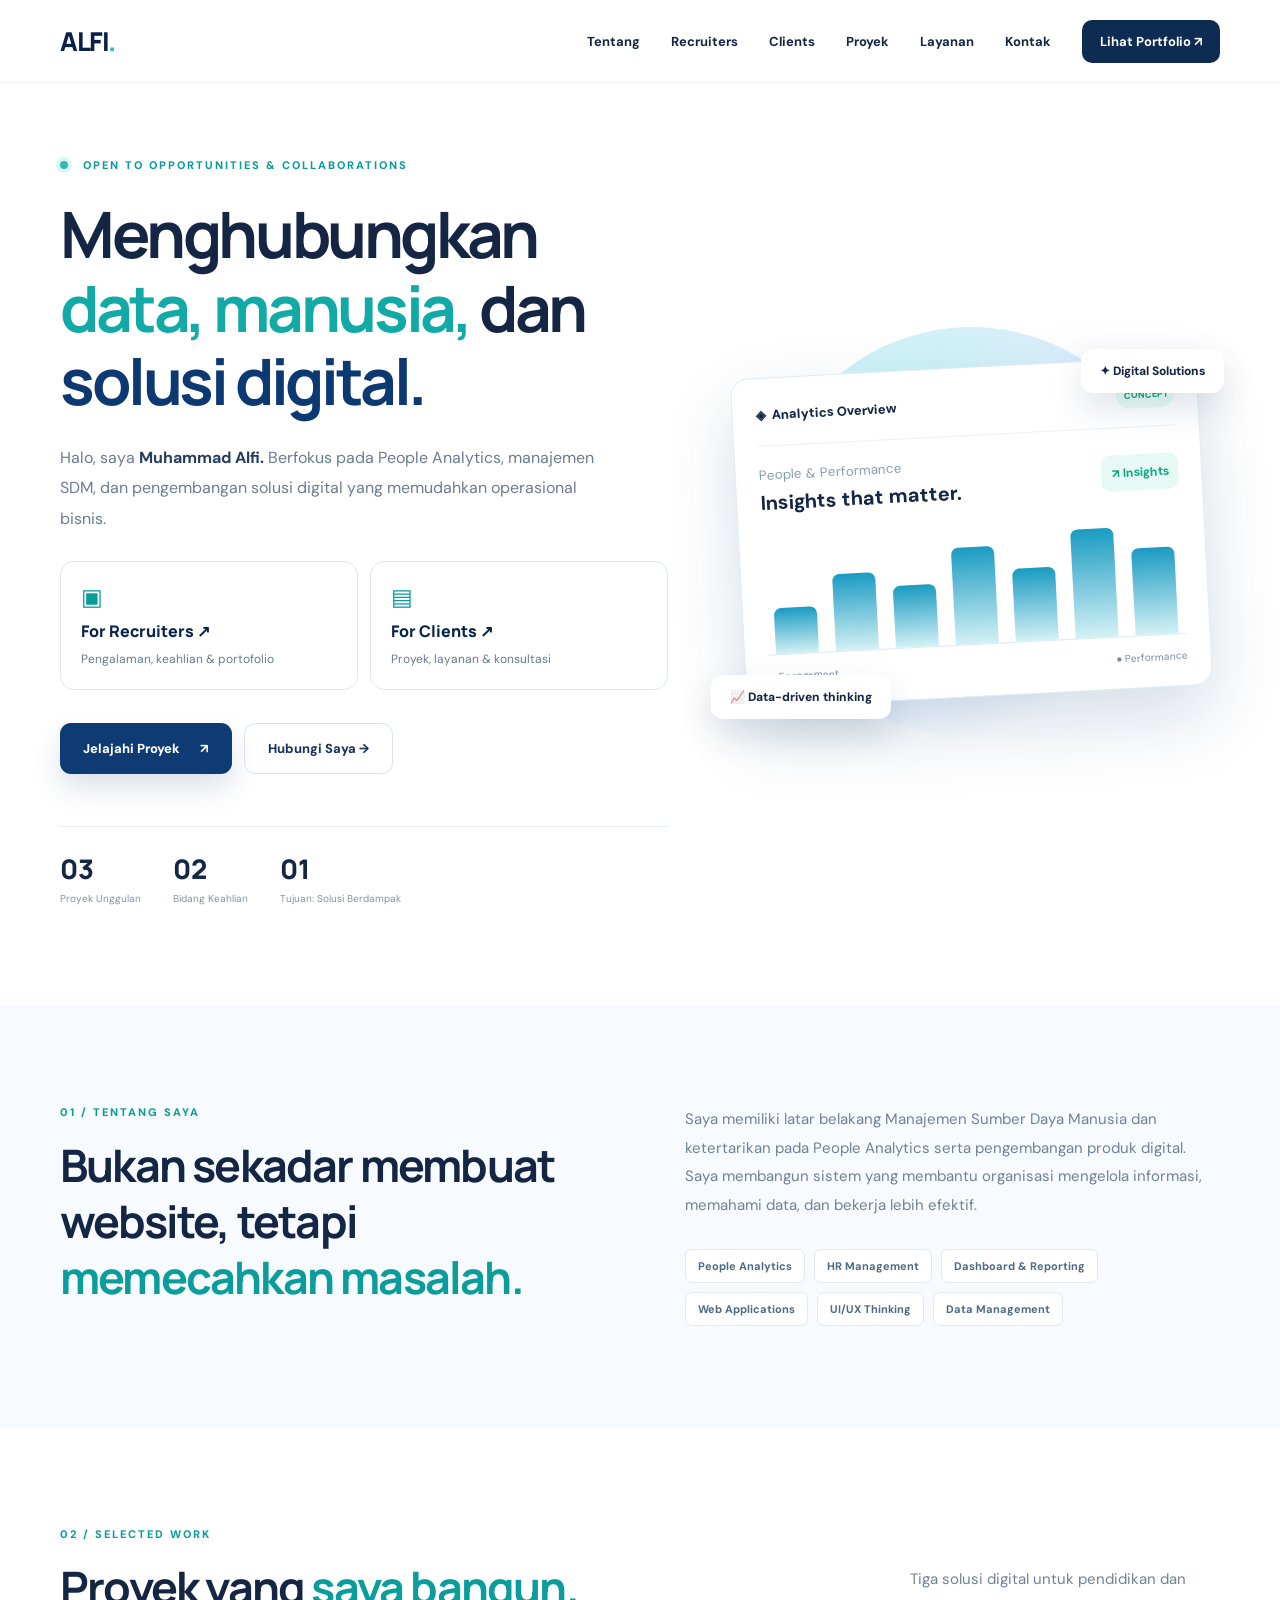
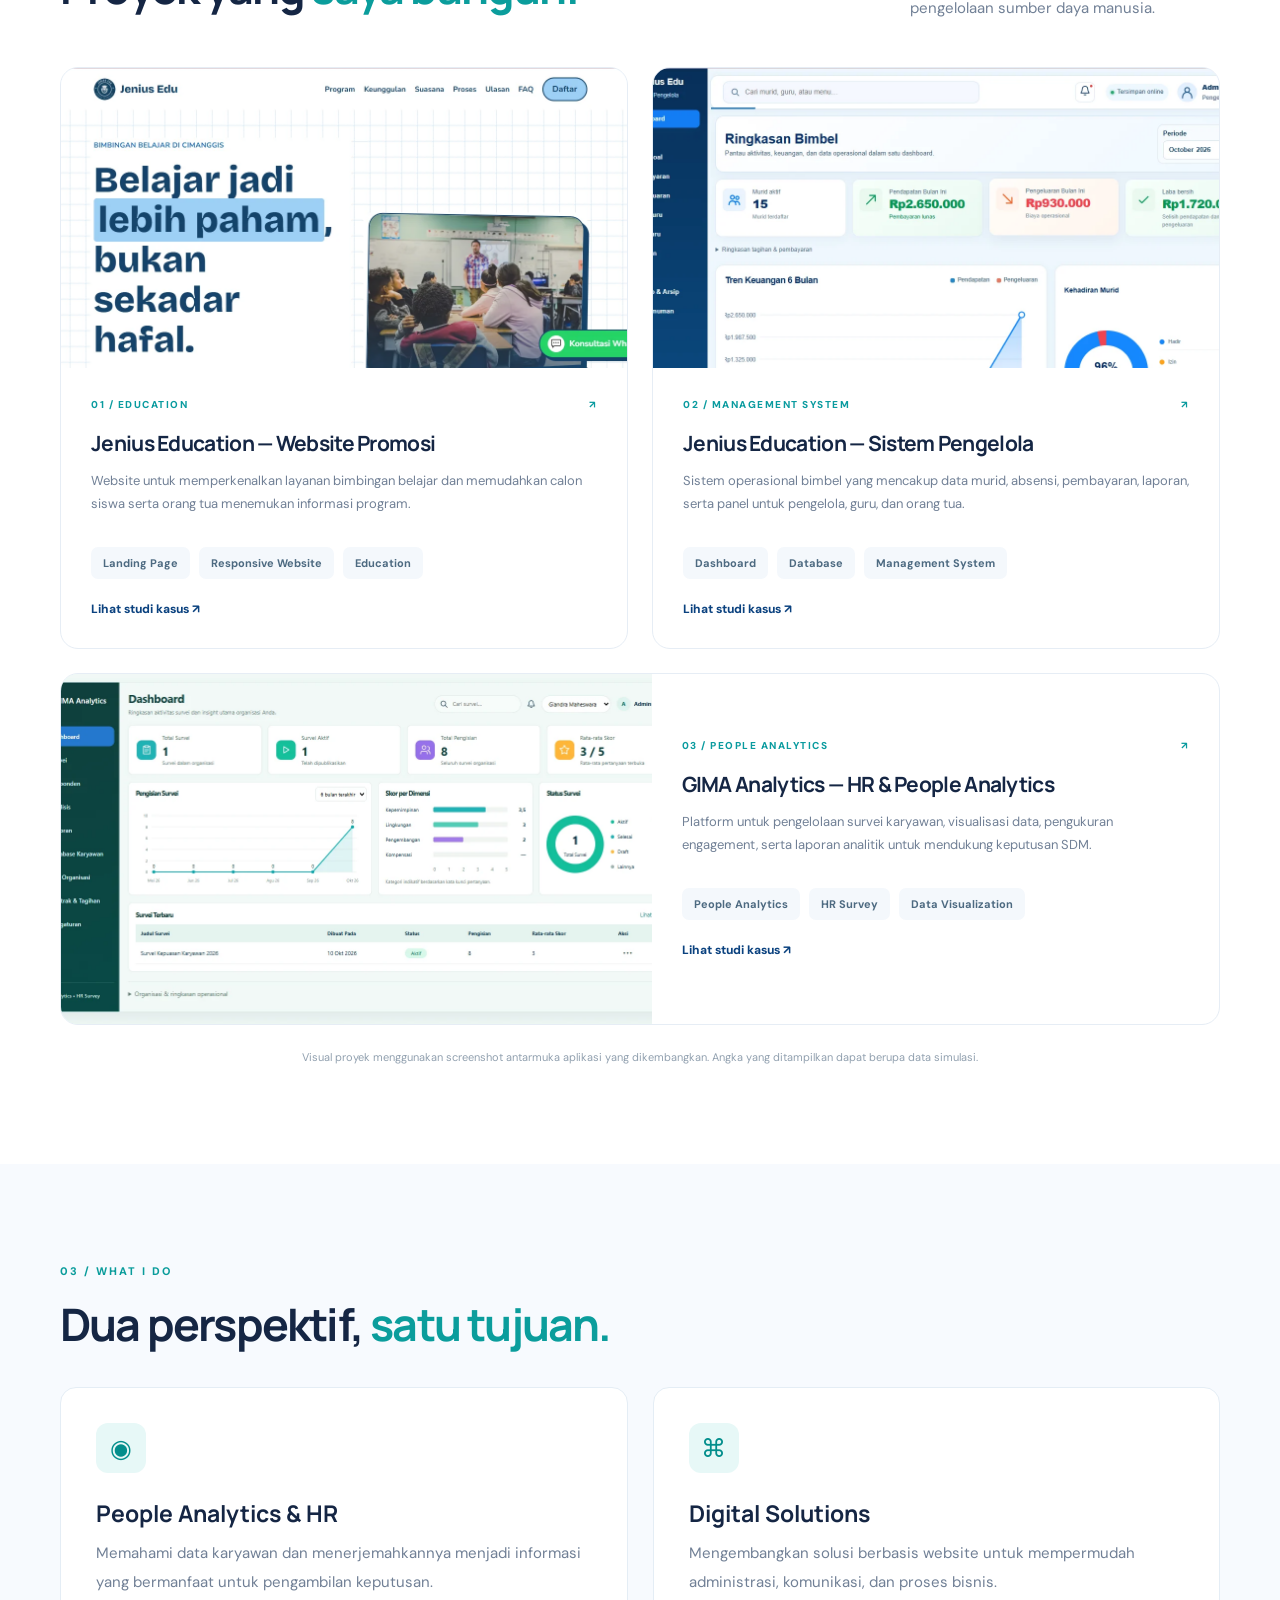
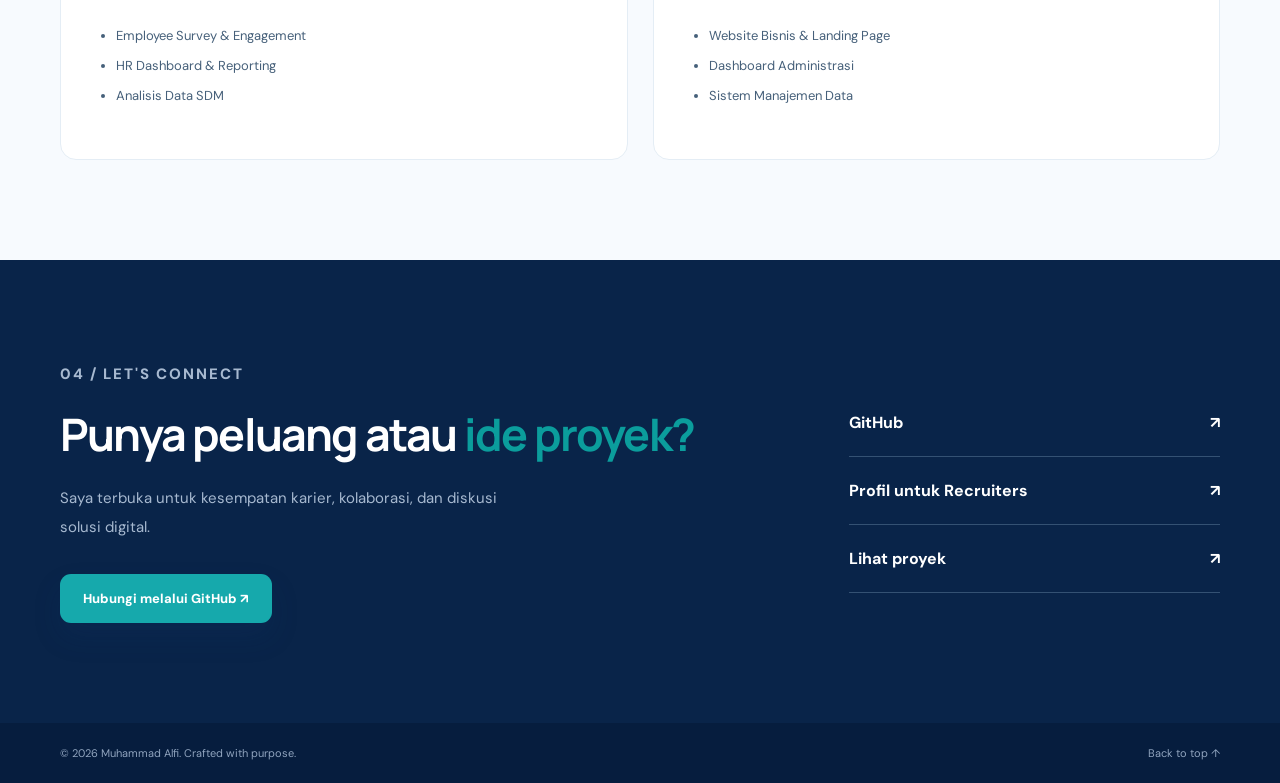
==== commit cb6b007e: "feat(stages 11-12): refine homepage messaging and remove placeholder contact links" ====
--- a/index.html
+++ b/index.html
@@ -1,7 +1,7 @@
 <!DOCTYPE html>
 <html lang="id"><head><meta charset="UTF-8"/><meta name="viewport" content="width=device-width,initial-scale=1.0"/><meta name="theme-color" content="#081c3a"/><meta name="description" content="Portofolio Muhammad Alfi: proyek Jenius Education, GIMA Analytics, People Analytics, dan pengembangan solusi digital."/><title>Muhammad Alfi — Digital Portfolio</title><meta name="robots" content="index,follow"/><link rel="canonical" href="https://muhammad-alfi-portfolio.vercel.app/"/><meta property="og:type" content="website"/><meta property="og:locale" content="id_ID"/><meta property="og:title" content="Muhammad Alfi — Digital Portfolio"/><meta property="og:description" content="Portofolio Muhammad Alfi: proyek Jenius Education, GIMA Analytics, People Analytics, dan pengembangan solusi digital."/><meta property="og:url" content="https://muhammad-alfi-portfolio.vercel.app/"/><meta name="twitter:card" content="summary_large_image"/><link rel="stylesheet" href="styles.css"/></head>
 <body><a class="skip-link" href="#main-content">Lewati ke konten utama</a><header class="site-header"><div class="container nav"><a class="logo" href="#home">ALFI<span>.</span></a><button id="menuToggle" class="menu-toggle" aria-label="Buka navigasi" aria-controls="navLinks" aria-expanded="false">☰</button><nav id="navLinks" aria-label="Navigasi utama"><a href="#about">Tentang</a><a href="recruiters.html">Recruiters</a><a href="clients.html">Clients</a><a href="#projects">Proyek</a><a href="#services">Layanan</a><a href="#contact">Kontak</a><a class="nav-cta" href="#projects">Lihat Portfolio ↗</a></nav></div></header>
-<main id="main-content"><section class="hero container" id="home"><div class="hero-text"><div class="eyebrow"><span class="status-dot"></span> OPEN TO OPPORTUNITIES & COLLABORATIONS</div><h1>Menghubungkan <em>data, manusia,</em> dan <span>solusi digital.</span></h1><p>Halo, saya <strong>Muhammad Alfi.</strong> Berfokus pada People Analytics, manajemen SDM, dan pengembangan solusi digital yang memudahkan operasional bisnis.</p><div class="audience-choice" aria-label="Pilih tujuan kunjungan"><a class="audience-option" href="recruiters.html"><span class="audience-icon">▣</span><strong>For Recruiters ↗</strong><small>CV, pengalaman, keahlian & portofolio</small></a><a class="audience-option" href="clients.html"><span class="audience-icon">▤</span><strong>For Clients ↗</strong><small>Proyek, layanan & konsultasi</small></a></div><div class="hero-actions"><a class="button primary" href="#projects">Jelajahi Proyek <span>↗</span></a><a class="button secondary" href="#contact">Hubungi Saya →</a></div><div class="hero-meta"><div><strong>03</strong><small>Proyek Unggulan</small></div><div><strong>02</strong><small>Bidang Keahlian</small></div><div><strong>01</strong><small>Tujuan: Solusi Berdampak</small></div></div></div><div class="hero-art" aria-label="Ilustrasi dashboard analitik"><div class="orb"></div><div class="floating badge-top">✦ Digital Solutions</div><div class="dashboard"><div class="dash-head"><span>◈ &nbsp;Analytics Overview</span><span class="pill">LIVE DEMO</span></div><div class="dash-stat"><div><small>People & Performance</small><strong>Insights that matter.</strong></div><span class="trend">↗ +24%</span></div><div class="graph"><div style="height:38%"></div><div style="height:64%"></div><div style="height:51%"></div><div style="height:80%"></div><div style="height:60%"></div><div style="height:90%"></div><div style="height:72%"></div></div><div class="dash-footer"><span>● Engagement</span><span>● Performance</span></div></div><div class="floating badge-bottom">📈 Data-driven thinking</div></div></section>
+<main id="main-content"><section class="hero container" id="home"><div class="hero-text"><div class="eyebrow"><span class="status-dot"></span> OPEN TO OPPORTUNITIES & COLLABORATIONS</div><h1>Menghubungkan <em>data, manusia,</em> dan <span>solusi digital.</span></h1><p>Halo, saya <strong>Muhammad Alfi.</strong> Berfokus pada People Analytics, manajemen SDM, dan pengembangan solusi digital yang memudahkan operasional bisnis.</p><div class="audience-choice" aria-label="Pilih tujuan kunjungan"><a class="audience-option" href="recruiters.html"><span class="audience-icon">▣</span><strong>For Recruiters ↗</strong><small>Pengalaman, keahlian & portofolio</small></a><a class="audience-option" href="clients.html"><span class="audience-icon">▤</span><strong>For Clients ↗</strong><small>Proyek, layanan & konsultasi</small></a></div><div class="hero-actions"><a class="button primary" href="#projects">Jelajahi Proyek <span>↗</span></a><a class="button secondary" href="#contact">Hubungi Saya →</a></div><div class="hero-meta"><div><strong>03</strong><small>Proyek Unggulan</small></div><div><strong>02</strong><small>Bidang Keahlian</small></div><div><strong>01</strong><small>Tujuan: Solusi Berdampak</small></div></div></div><div class="hero-art" aria-label="Ilustrasi dashboard analitik"><div class="orb"></div><div class="floating badge-top">✦ Digital Solutions</div><div class="dashboard"><div class="dash-head"><span>◈ &nbsp;Analytics Overview</span><span class="pill">CONCEPT</span></div><div class="dash-stat"><div><small>People & Performance</small><strong>Insights that matter.</strong></div><span class="trend">↗ Insights</span></div><div class="graph"><div style="height:38%"></div><div style="height:64%"></div><div style="height:51%"></div><div style="height:80%"></div><div style="height:60%"></div><div style="height:90%"></div><div style="height:72%"></div></div><div class="dash-footer"><span>● Engagement</span><span>● Performance</span></div></div><div class="floating badge-bottom">📈 Data-driven thinking</div></div></section>
 <section class="section about-section" id="about"><div class="container about-grid"><div><p class="kicker">01 / TENTANG SAYA</p><h2>Bukan sekadar membuat website, tetapi <span>memecahkan masalah.</span></h2></div><div><p>Saya memiliki latar belakang Manajemen Sumber Daya Manusia dan ketertarikan pada People Analytics serta pengembangan produk digital. Saya membangun sistem yang membantu organisasi mengelola informasi, memahami data, dan bekerja lebih efektif.</p><div class="skills"><span>People Analytics</span><span>HR Management</span><span>Dashboard & Reporting</span><span>Web Applications</span><span>UI/UX Thinking</span><span>Data Management</span></div></div></div></section>
 <section class="section projects-section" id="projects"><div class="container"><div class="section-heading"><div><p class="kicker">02 / SELECTED WORK</p><h2>Proyek yang <span>saya bangun.</span></h2></div><p>Tiga solusi digital untuk pendidikan dan pengelolaan sumber daya manusia.</p></div><div class="projects-grid">
 <article class="project-card"><div class="project-visual visual-education" style="padding:0;overflow:hidden"><img src="assets/jenius-promosi-beranda.webp" alt="Tampilan asli website promosi Jenius Education" loading="lazy" style="display:block;width:100%;height:100%;min-height:300px;object-fit:cover;object-position:top" /></div><div class="project-info"><div class="project-top"><span>01 / EDUCATION</span><span>↗</span></div><h3>Jenius Education — Website Promosi</h3><p>Website untuk memperkenalkan layanan bimbingan belajar dan memudahkan calon siswa serta orang tua menemukan informasi program.</p><div class="tags"><span>Landing Page</span><span>Responsive Website</span><span>Education</span></div><a class="text-link" href="jenius-promosi.html">Lihat studi kasus ↗</a></div></article>
@@ -9,5 +9,5 @@
 <article class="project-card featured"><div class="project-visual visual-gima" style="padding:0;overflow:hidden"><img src="assets/gima-dashboard.webp" alt="Dashboard asli GIMA Analytics" loading="lazy" style="display:block;width:100%;height:100%;min-height:300px;object-fit:cover;object-position:top"></div><div class="project-info"><div class="project-top"><span>03 / PEOPLE ANALYTICS</span><span>↗</span></div><h3>GIMA Analytics — HR & People Analytics</h3><p>Platform untuk pengelolaan survei karyawan, visualisasi data, pengukuran engagement, serta laporan analitik untuk mendukung keputusan SDM.</p><div class="tags"><span>People Analytics</span><span>HR Survey</span><span>Data Visualization</span></div><a class="text-link" href="gima-analytics.html">Lihat studi kasus ↗</a></div></article>
 </div><p class="project-note">Visual proyek menggunakan screenshot antarmuka aplikasi yang dikembangkan. Angka yang ditampilkan dapat berupa data simulasi.</p></div></section>
 <section class="section services-section" id="services"><div class="container"><p class="kicker">03 / WHAT I DO</p><h2>Dua perspektif, <span>satu tujuan.</span></h2><div class="service-grid"><div class="service-card"><span class="service-icon">◉</span><h3>People Analytics & HR</h3><p>Memahami data karyawan dan menerjemahkannya menjadi informasi yang bermanfaat untuk pengambilan keputusan.</p><ul><li>Employee Survey & Engagement</li><li>HR Dashboard & Reporting</li><li>Analisis Data SDM</li></ul></div><div class="service-card"><span class="service-icon">⌘</span><h3>Digital Solutions</h3><p>Mengembangkan solusi berbasis website untuk mempermudah administrasi, komunikasi, dan proses bisnis.</p><ul><li>Website Bisnis & Landing Page</li><li>Dashboard Administrasi</li><li>Sistem Manajemen Data</li></ul></div></div></div></section>
-<section class="section contact-section" id="contact"><div class="container contact-wrap"><div><p class="kicker">04 / LET'S CONNECT</p><h2>Punya peluang atau <span>ide proyek?</span></h2><p>Saya terbuka untuk kesempatan karier, kolaborasi, dan diskusi solusi digital.</p><a class="button primary" href="mailto:?subject=Kolaborasi%20dengan%20Muhammad%20Alfi">Mulai Percakapan ↗</a></div><div class="contact-links"><a href="https://github.com/Alfin354313" target="_blank" rel="noopener noreferrer">GitHub <span>↗</span></a><a href="https://www.linkedin.com/" target="_blank" rel="noopener noreferrer" title="Tautan profil LinkedIn belum dikonfigurasi">LinkedIn <span>↗</span></a><a href="#projects">Lihat proyek <span>↗</span></a></div></div></section></main>
+<section class="section contact-section" id="contact"><div class="container contact-wrap"><div><p class="kicker">04 / LET'S CONNECT</p><h2>Punya peluang atau <span>ide proyek?</span></h2><p>Saya terbuka untuk kesempatan karier, kolaborasi, dan diskusi solusi digital.</p><a class="button primary" href="https://github.com/Alfin354313" target="_blank" rel="noopener noreferrer">Hubungi melalui GitHub ↗</a></div><div class="contact-links"><a href="https://github.com/Alfin354313" target="_blank" rel="noopener noreferrer">GitHub <span>↗</span></a><a href="recruiters.html">Profil untuk Recruiters <span>↗</span></a><a href="#projects">Lihat proyek <span>↗</span></a></div></div></section></main>
 <footer><div class="container footer-inner"><span>© <span id="year"></span> Muhammad Alfi. Crafted with purpose.</span><a href="#home">Back to top ↑</a></div></footer><script src="script.js"></script></body></html>
--- a/styles.css
+++ b/styles.css
@@ -5,3 +5,6 @@
 
 /* Stage 5: keyboard-accessible skip navigation */
 .skip-link{position:fixed;top:-80px;left:16px;z-index:100;background:#092449;color:#fff;padding:12px 18px;border-radius:8px;font-weight:700}.skip-link:focus{top:12px}
+
+/* Audience paths: recruiter and client experiences */
+.audience-choice{display:grid;grid-template-columns:repeat(2,minmax(0,1fr));gap:12px;margin-top:27px}.audience-option{display:flex;flex-direction:column;gap:8px;border:1px solid #dce8f1;border-radius:14px;padding:20px;background:#fff;transition:border-color .2s,transform .2s,box-shadow .2s}.audience-option:hover{border-color:#15aaa7;transform:translateY(-2px);box-shadow:0 12px 30px #0c376512}.audience-option strong{font:800 16px Manrope;color:#092449}.audience-option small{font-size:12px;line-height:1.6;color:#647b90}.audience-icon{font-size:23px;color:#0a9c9b}.audience-page{padding-top:90px;padding-bottom:110px;min-height:75vh}.audience-page h1{max-width:800px}.audience-lead{font-size:17px;line-height:1.85;color:#647b90;max-width:820px}.audience-grid{display:grid;grid-template-columns:repeat(2,minmax(0,1fr));gap:22px;margin-top:40px}.audience-card{border:1px solid #e0eaf2;border-radius:18px;padding:26px;background:#fafdff;overflow:hidden}.audience-card h2{font-size:21px;letter-spacing:-.5px;margin:12px 0}.audience-card p{color:#667b8f;line-height:1.8;font-size:14px}.audience-card img{width:100%;height:220px;object-fit:cover;object-position:top;border-radius:10px}.audience-actions{display:flex;gap:12px;margin-top:30px}.audience-note{color:#718096;font-size:12px;margin-top:35px}@media(max-width:620px){.audience-choice,.audience-grid{grid-template-columns:1fr}.audience-page{padding-top:55px}.audience-actions{flex-wrap:wrap}.audience-card img{height:190px}}
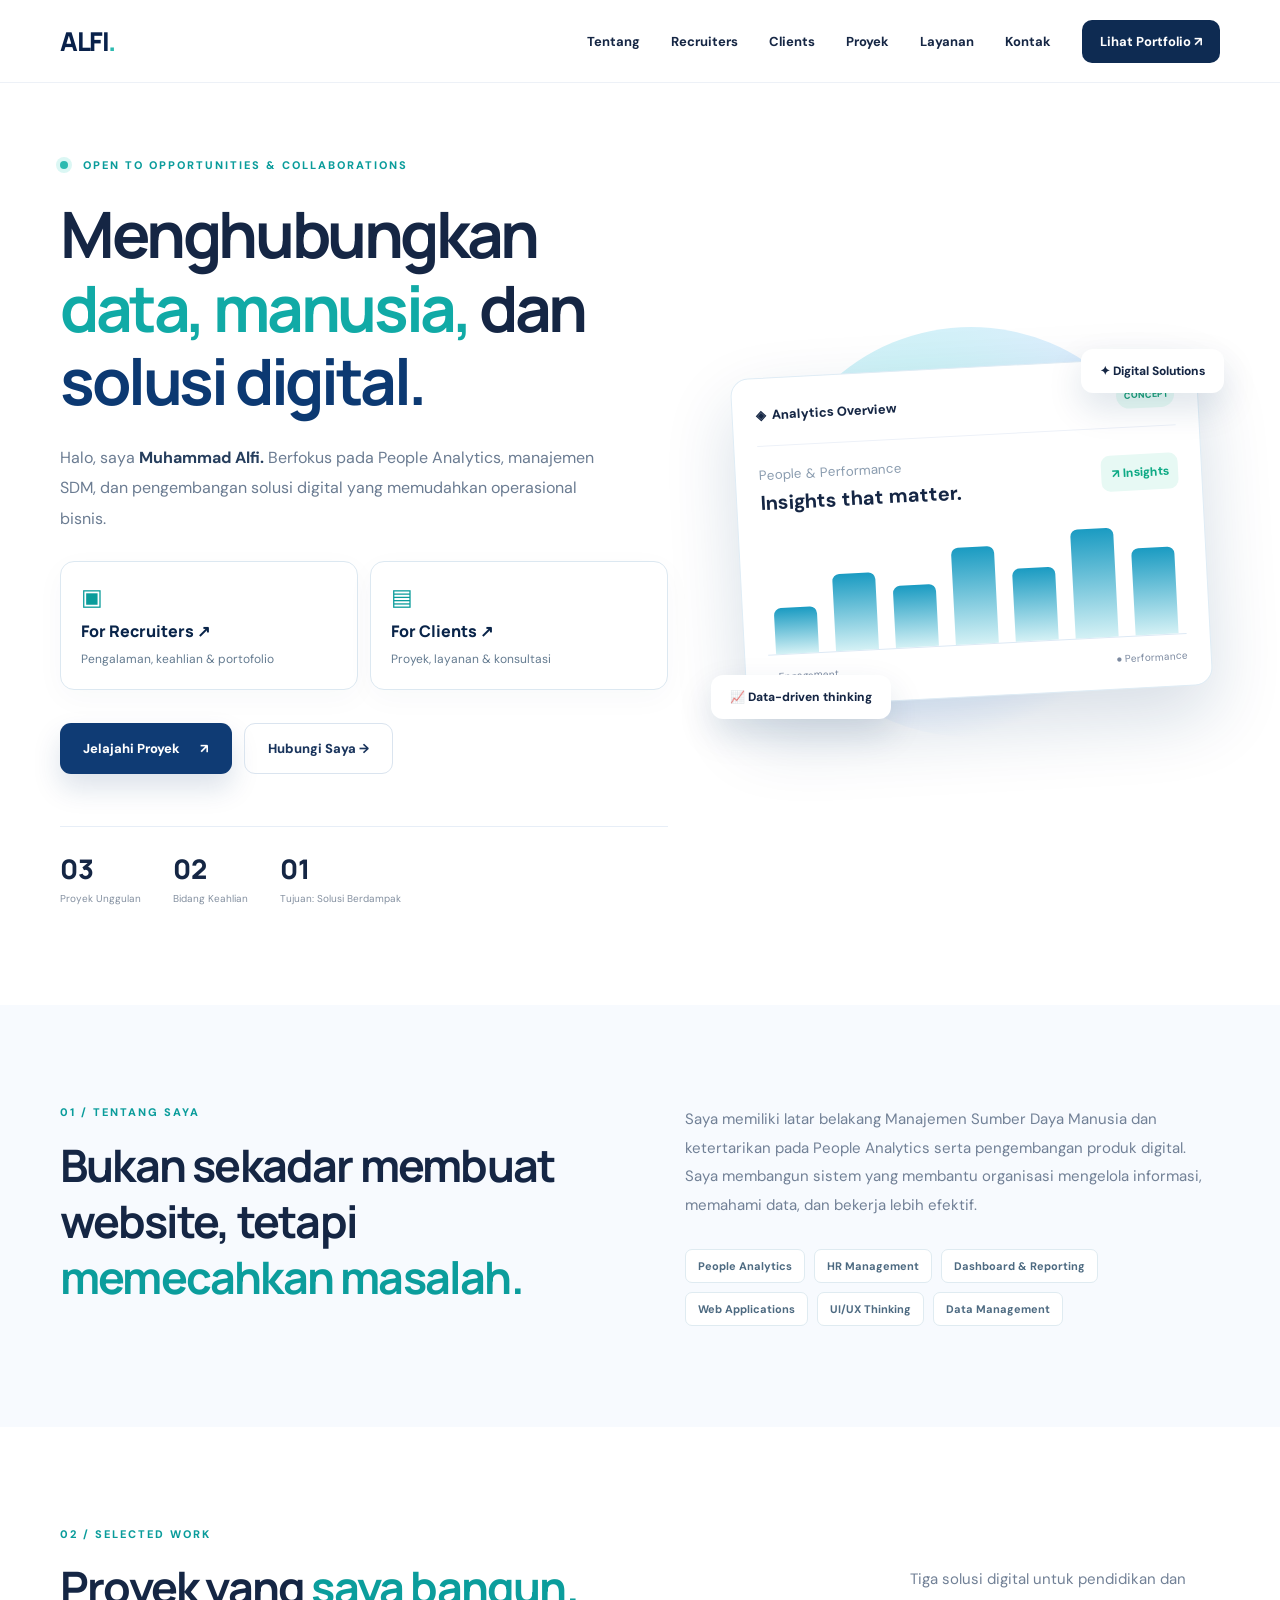
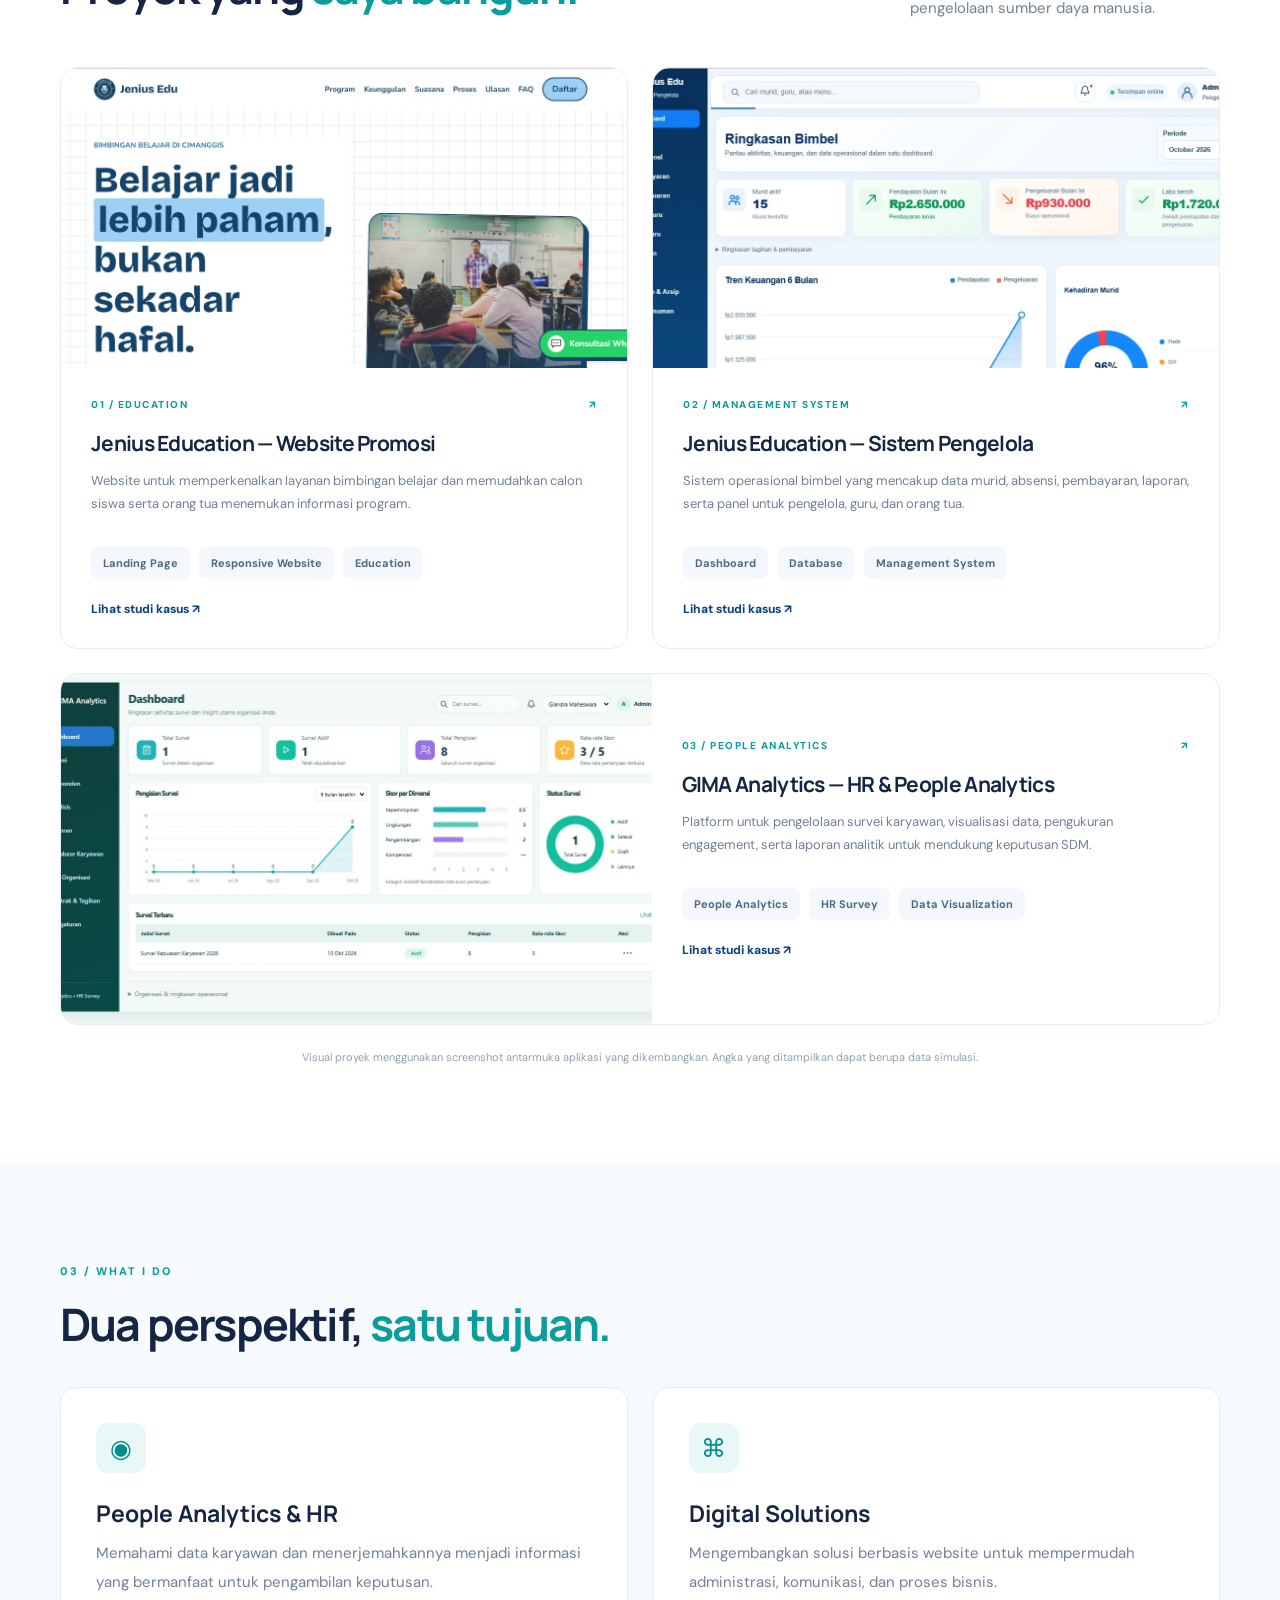
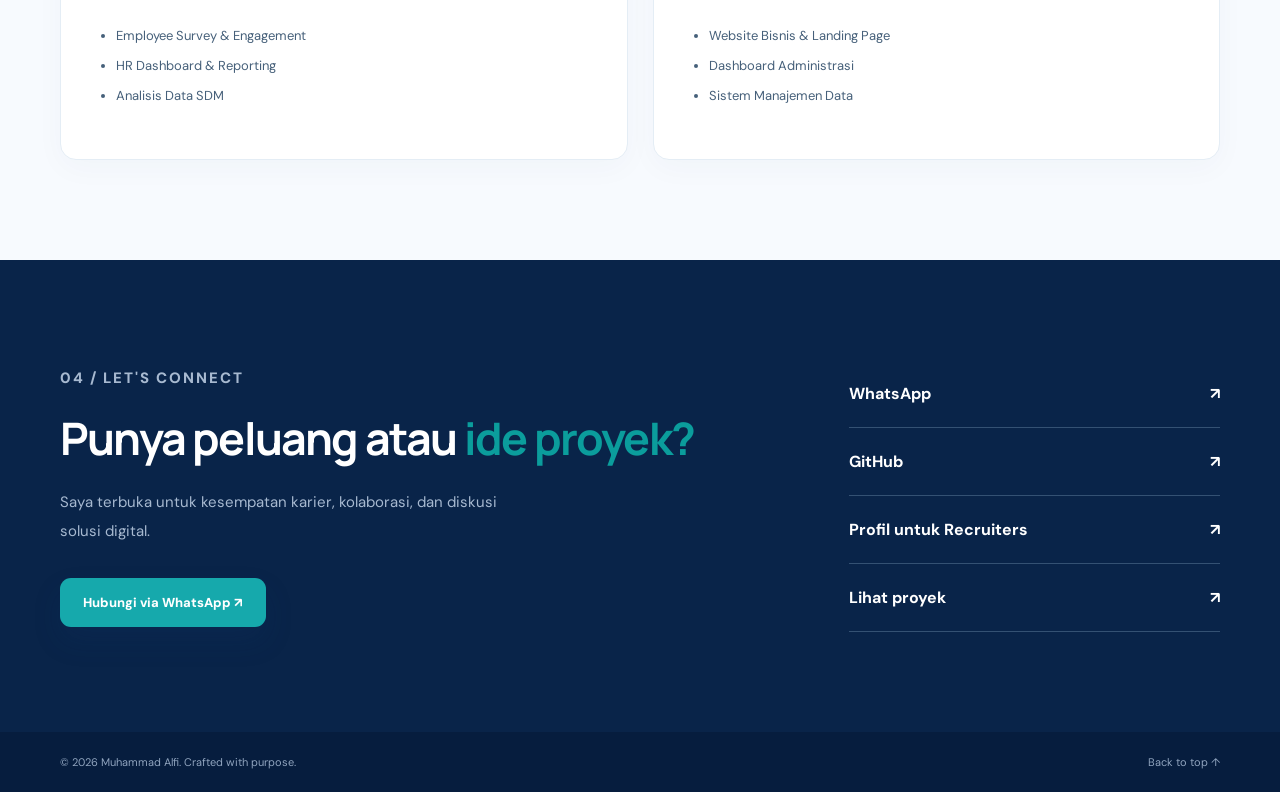
==== commit 2862f56b: "feat: route contact CTAs to WhatsApp instead of GitHub" ====
--- a/index.html
+++ b/index.html
@@ -9,5 +9,5 @@
 <article class="project-card featured"><div class="project-visual visual-gima" style="padding:0;overflow:hidden"><img src="assets/gima-dashboard.webp" alt="Dashboard asli GIMA Analytics" loading="lazy" style="display:block;width:100%;height:100%;min-height:300px;object-fit:cover;object-position:top"></div><div class="project-info"><div class="project-top"><span>03 / PEOPLE ANALYTICS</span><span>↗</span></div><h3>GIMA Analytics — HR & People Analytics</h3><p>Platform untuk pengelolaan survei karyawan, visualisasi data, pengukuran engagement, serta laporan analitik untuk mendukung keputusan SDM.</p><div class="tags"><span>People Analytics</span><span>HR Survey</span><span>Data Visualization</span></div><a class="text-link" href="gima-analytics.html">Lihat studi kasus ↗</a></div></article>
 </div><p class="project-note">Visual proyek menggunakan screenshot antarmuka aplikasi yang dikembangkan. Angka yang ditampilkan dapat berupa data simulasi.</p></div></section>
 <section class="section services-section" id="services"><div class="container"><p class="kicker">03 / WHAT I DO</p><h2>Dua perspektif, <span>satu tujuan.</span></h2><div class="service-grid"><div class="service-card"><span class="service-icon">◉</span><h3>People Analytics & HR</h3><p>Memahami data karyawan dan menerjemahkannya menjadi informasi yang bermanfaat untuk pengambilan keputusan.</p><ul><li>Employee Survey & Engagement</li><li>HR Dashboard & Reporting</li><li>Analisis Data SDM</li></ul></div><div class="service-card"><span class="service-icon">⌘</span><h3>Digital Solutions</h3><p>Mengembangkan solusi berbasis website untuk mempermudah administrasi, komunikasi, dan proses bisnis.</p><ul><li>Website Bisnis & Landing Page</li><li>Dashboard Administrasi</li><li>Sistem Manajemen Data</li></ul></div></div></div></section>
-<section class="section contact-section" id="contact"><div class="container contact-wrap"><div><p class="kicker">04 / LET'S CONNECT</p><h2>Punya peluang atau <span>ide proyek?</span></h2><p>Saya terbuka untuk kesempatan karier, kolaborasi, dan diskusi solusi digital.</p><a class="button primary" href="https://github.com/Alfin354313" target="_blank" rel="noopener noreferrer">Hubungi melalui GitHub ↗</a></div><div class="contact-links"><a href="https://github.com/Alfin354313" target="_blank" rel="noopener noreferrer">GitHub <span>↗</span></a><a href="recruiters.html">Profil untuk Recruiters <span>↗</span></a><a href="#projects">Lihat proyek <span>↗</span></a></div></div></section></main>
+<section class="section contact-section" id="contact"><div class="container contact-wrap"><div><p class="kicker">04 / LET'S CONNECT</p><h2>Punya peluang atau <span>ide proyek?</span></h2><p>Saya terbuka untuk kesempatan karier, kolaborasi, dan diskusi solusi digital.</p><a class="button primary" href="https://wa.me/628164855461?text=Halo%20Muhammad%20Alfi%2C%20saya%20ingin%20berdiskusi%20tentang%20peluang%20atau%20proyek." target="_blank" rel="noopener noreferrer">Hubungi via WhatsApp ↗</a></div><div class="contact-links"><a href="https://wa.me/628164855461" target="_blank" rel="noopener noreferrer">WhatsApp <span>↗</span></a><a href="https://github.com/Alfin354313" target="_blank" rel="noopener noreferrer">GitHub <span>↗</span></a><a href="recruiters.html">Profil untuk Recruiters <span>↗</span></a><a href="#projects">Lihat proyek <span>↗</span></a></div></div></section></main>
 <footer><div class="container footer-inner"><span>© <span id="year"></span> Muhammad Alfi. Crafted with purpose.</span><a href="#home">Back to top ↑</a></div></footer><script src="script.js"></script></body></html>
--- a/styles.css
+++ b/styles.css
@@ -8,3 +8,6 @@
 
 /* Audience paths: recruiter and client experiences */
 .audience-choice{display:grid;grid-template-columns:repeat(2,minmax(0,1fr));gap:12px;margin-top:27px}.audience-option{display:flex;flex-direction:column;gap:8px;border:1px solid #dce8f1;border-radius:14px;padding:20px;background:#fff;transition:border-color .2s,transform .2s,box-shadow .2s}.audience-option:hover{border-color:#15aaa7;transform:translateY(-2px);box-shadow:0 12px 30px #0c376512}.audience-option strong{font:800 16px Manrope;color:#092449}.audience-option small{font-size:12px;line-height:1.6;color:#647b90}.audience-icon{font-size:23px;color:#0a9c9b}.audience-page{padding-top:90px;padding-bottom:110px;min-height:75vh}.audience-page h1{max-width:800px}.audience-lead{font-size:17px;line-height:1.85;color:#647b90;max-width:820px}.audience-grid{display:grid;grid-template-columns:repeat(2,minmax(0,1fr));gap:22px;margin-top:40px}.audience-card{border:1px solid #e0eaf2;border-radius:18px;padding:26px;background:#fafdff;overflow:hidden}.audience-card h2{font-size:21px;letter-spacing:-.5px;margin:12px 0}.audience-card p{color:#667b8f;line-height:1.8;font-size:14px}.audience-card img{width:100%;height:220px;object-fit:cover;object-position:top;border-radius:10px}.audience-actions{display:flex;gap:12px;margin-top:30px}.audience-note{color:#718096;font-size:12px;margin-top:35px}@media(max-width:620px){.audience-choice,.audience-grid{grid-template-columns:1fr}.audience-page{padding-top:55px}.audience-actions{flex-wrap:wrap}.audience-card img{height:190px}}
+
+/* Stages 7–12: professional timeline, premium details and gallery */
+.detail-section{margin-top:72px}.detail-section h2{font-size:clamp(27px,3vw,38px);letter-spacing:-1.4px}.detail-section .skills{margin-top:24px}.timeline{border-left:2px solid #d7e9ef;margin:30px 0 0 8px;padding-left:28px;display:grid;gap:26px}.timeline article{position:relative;padding:24px;background:#f7fbff;border:1px solid #e0edf4;border-radius:14px}.timeline article:before{content:"";position:absolute;left:-36px;top:31px;width:12px;height:12px;border:3px solid #fff;background:#12a7a2;border-radius:50%;box-shadow:0 0 0 2px #12a7a2}.timeline article span{font-size:11px;letter-spacing:1px;color:#078f90;font-weight:800}.timeline h3{font-size:18px;margin:12px 0}.timeline p{color:#65798c;line-height:1.8;margin:0}.audience-card,.service-card,.audience-option{box-shadow:0 8px 30px #163a5808}.audience-card:hover{border-color:#b5d9e1}.audience-page .audience-card h3{font-size:18px}.gallery-hint{font-size:13px;color:#647b90;line-height:1.6}.gallery-dialog{position:fixed;inset:0;margin:auto;max-width:min(1100px,96vw);max-height:94vh;width:100%;padding:18px;border:1px solid #d9e8f0;border-radius:18px;background:#071b32;color:#fff;box-shadow:0 30px 100px #06132666;overflow:auto}.gallery-dialog::backdrop{background:#041021db;backdrop-filter:blur(5px)}.gallery-dialog>img{display:block;width:auto;max-width:100%;max-height:72vh;object-fit:contain;margin:auto;border-radius:8px}.lightbox-toolbar{display:flex;align-items:center;justify-content:space-between;margin-bottom:12px}.gallery-dialog button{background:#ffffff24;color:#fff;border:1px solid #ffffff4a;border-radius:9px;padding:8px 14px;cursor:pointer;font-size:20px}.gallery-dialog button:hover{background:#ffffff3d}.lightbox-prev,.lightbox-next{position:absolute;top:50%;transform:translateY(-50%);z-index:2}.lightbox-prev{left:18px}.lightbox-next{right:18px}.lightbox-caption{text-align:center;color:#d6e3ee;font-size:13px;margin:14px 0 0}.project-outcome{border-top:1px solid #e5edf5}.project-outcome .case-two-col p{color:#65798c;line-height:1.8}@media(max-width:620px){.detail-section{margin-top:50px}.gallery-dialog{padding:10px;max-width:98vw}.gallery-dialog>img{max-height:65vh}.lightbox-prev{left:10px}.lightbox-next{right:10px}.audience-page h1{letter-spacing:-2px}}@media(prefers-reduced-motion:no-preference){.audience-card,.service-card{transition:transform .2s ease,border-color .2s ease}.audience-card:hover,.service-card:hover{transform:translateY(-3px)}}
